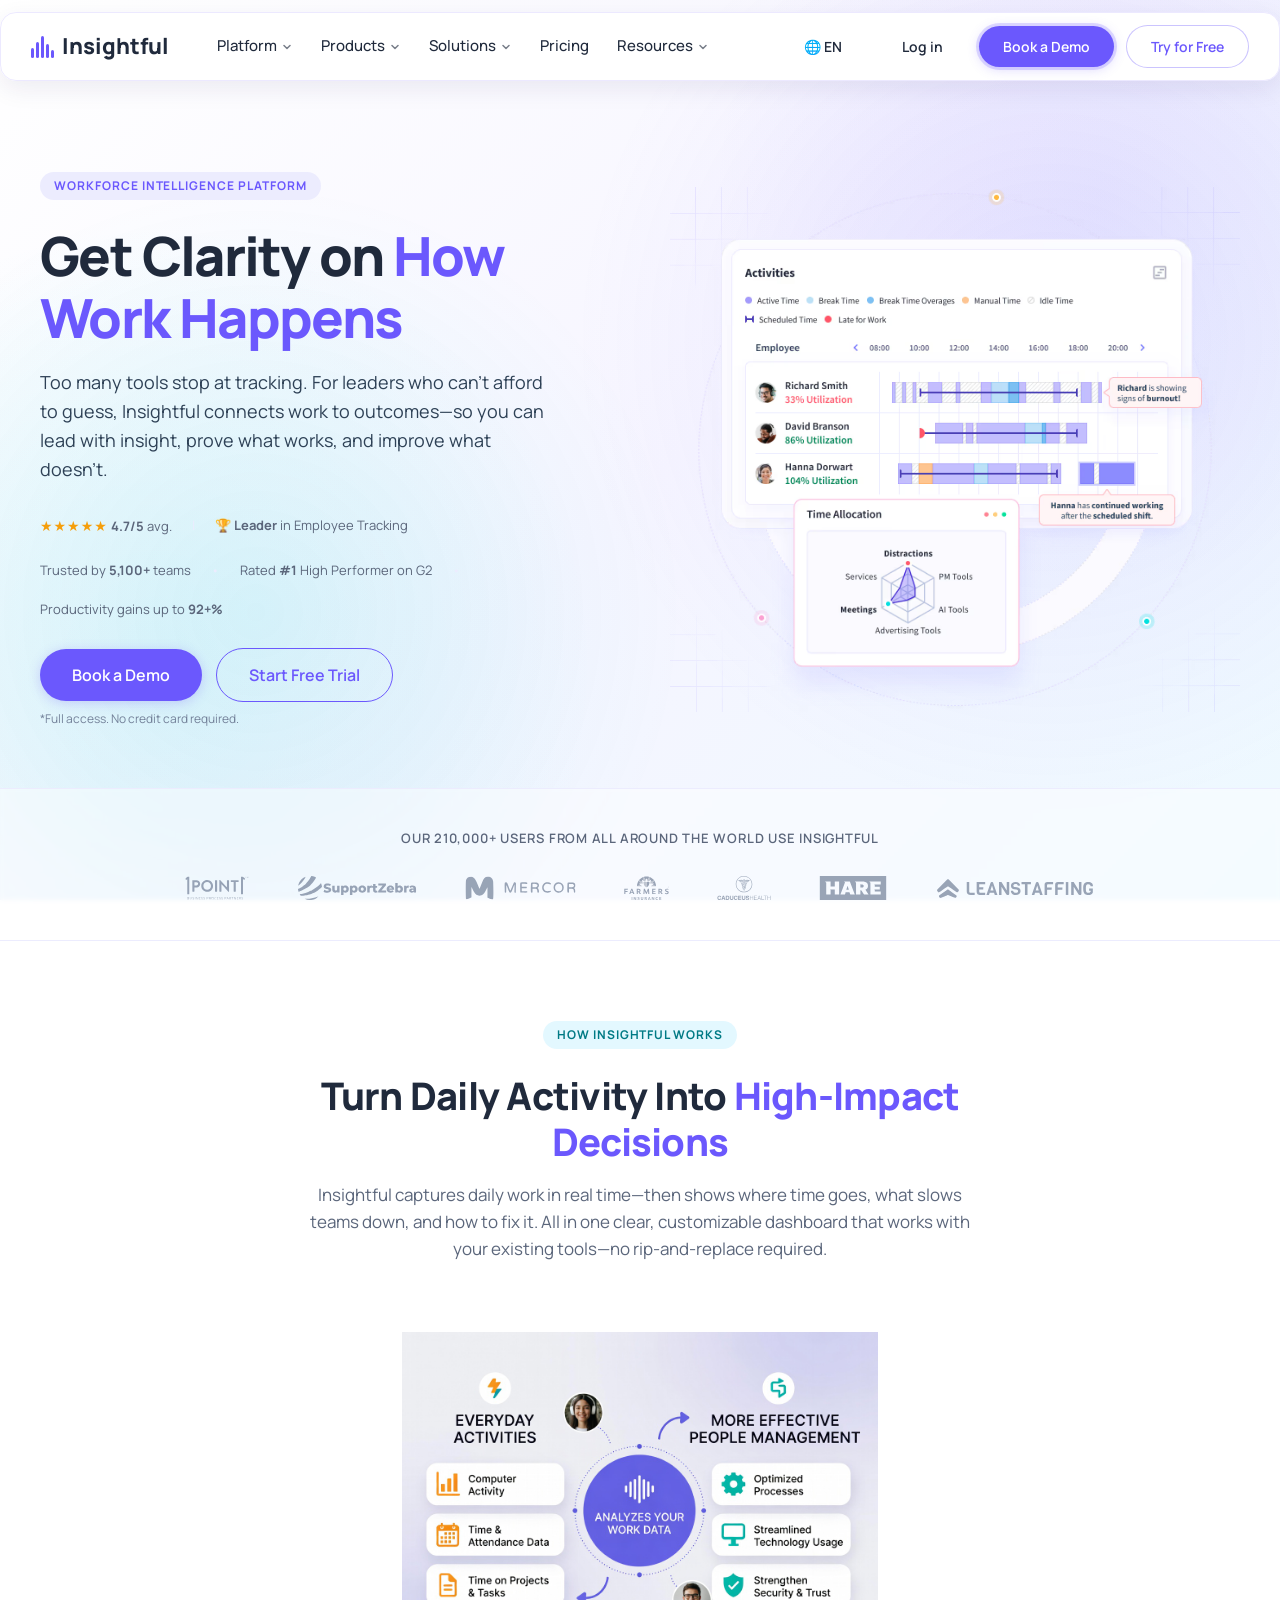
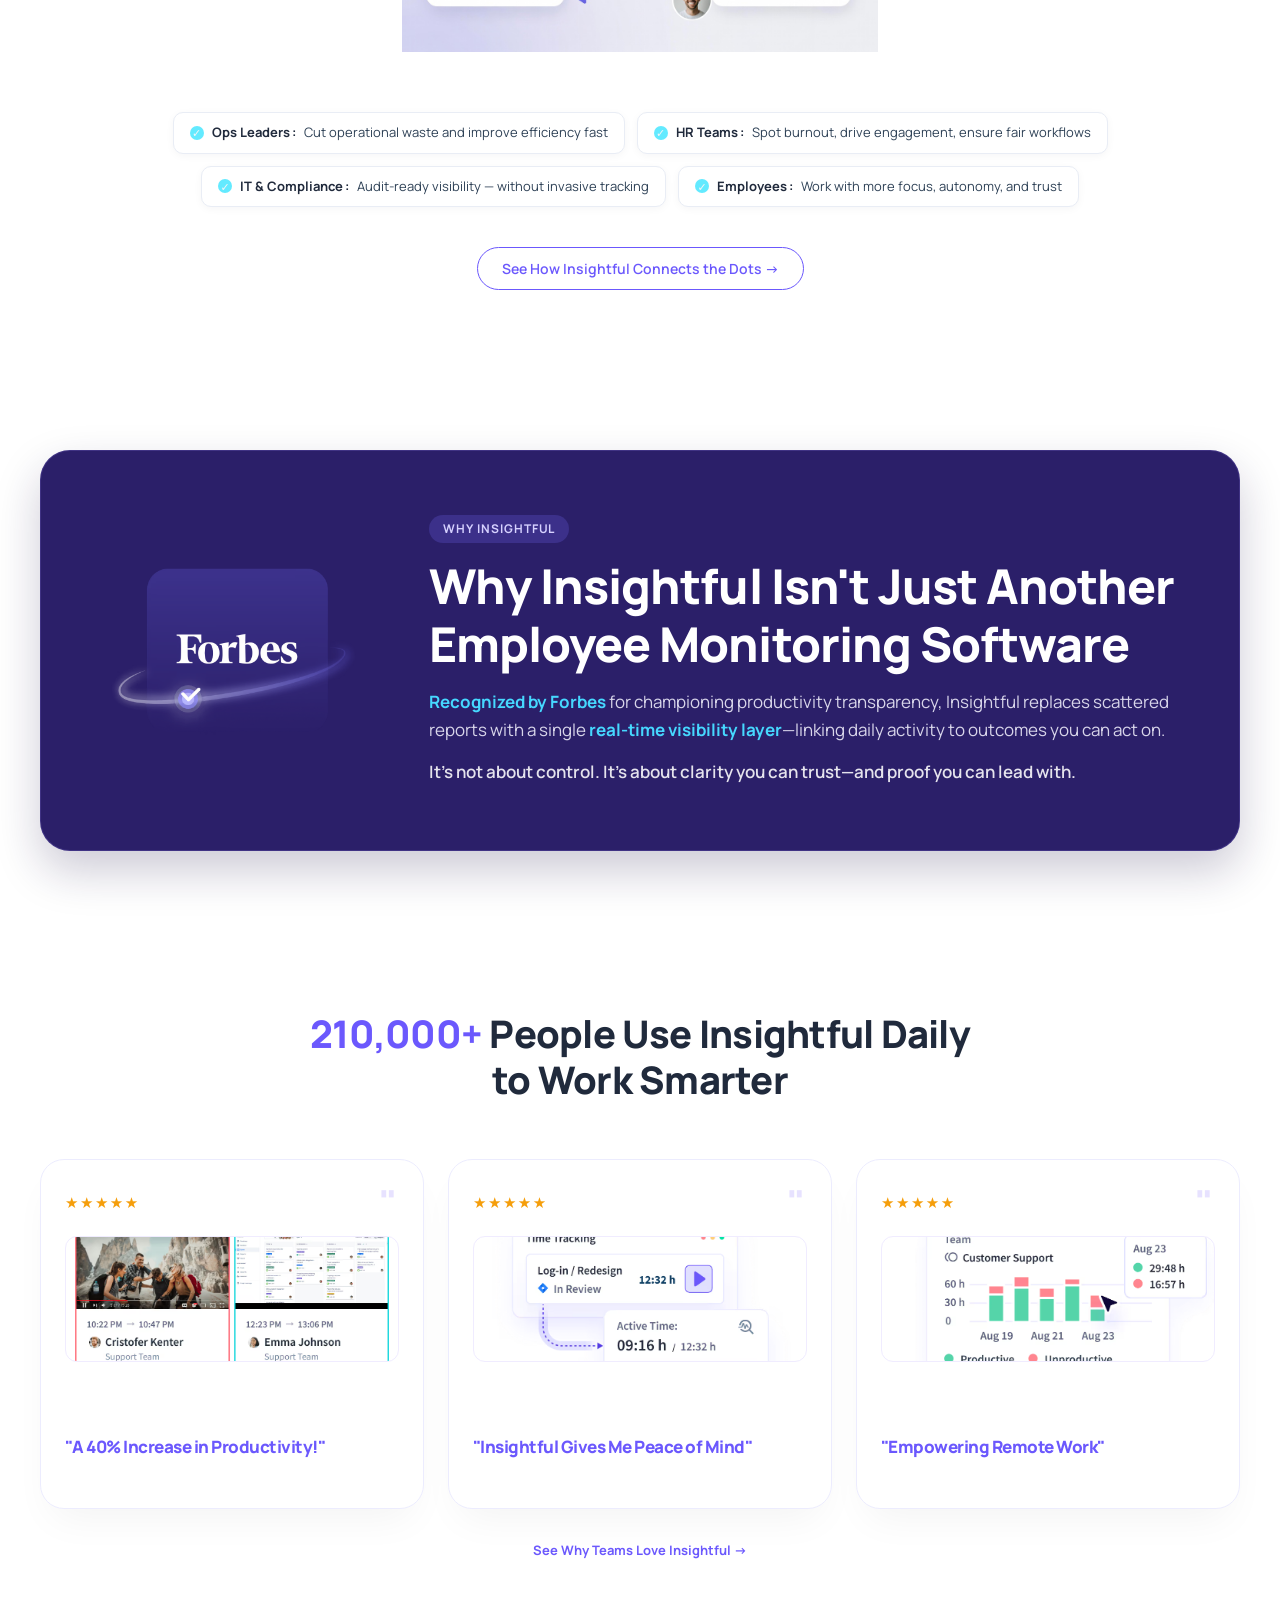
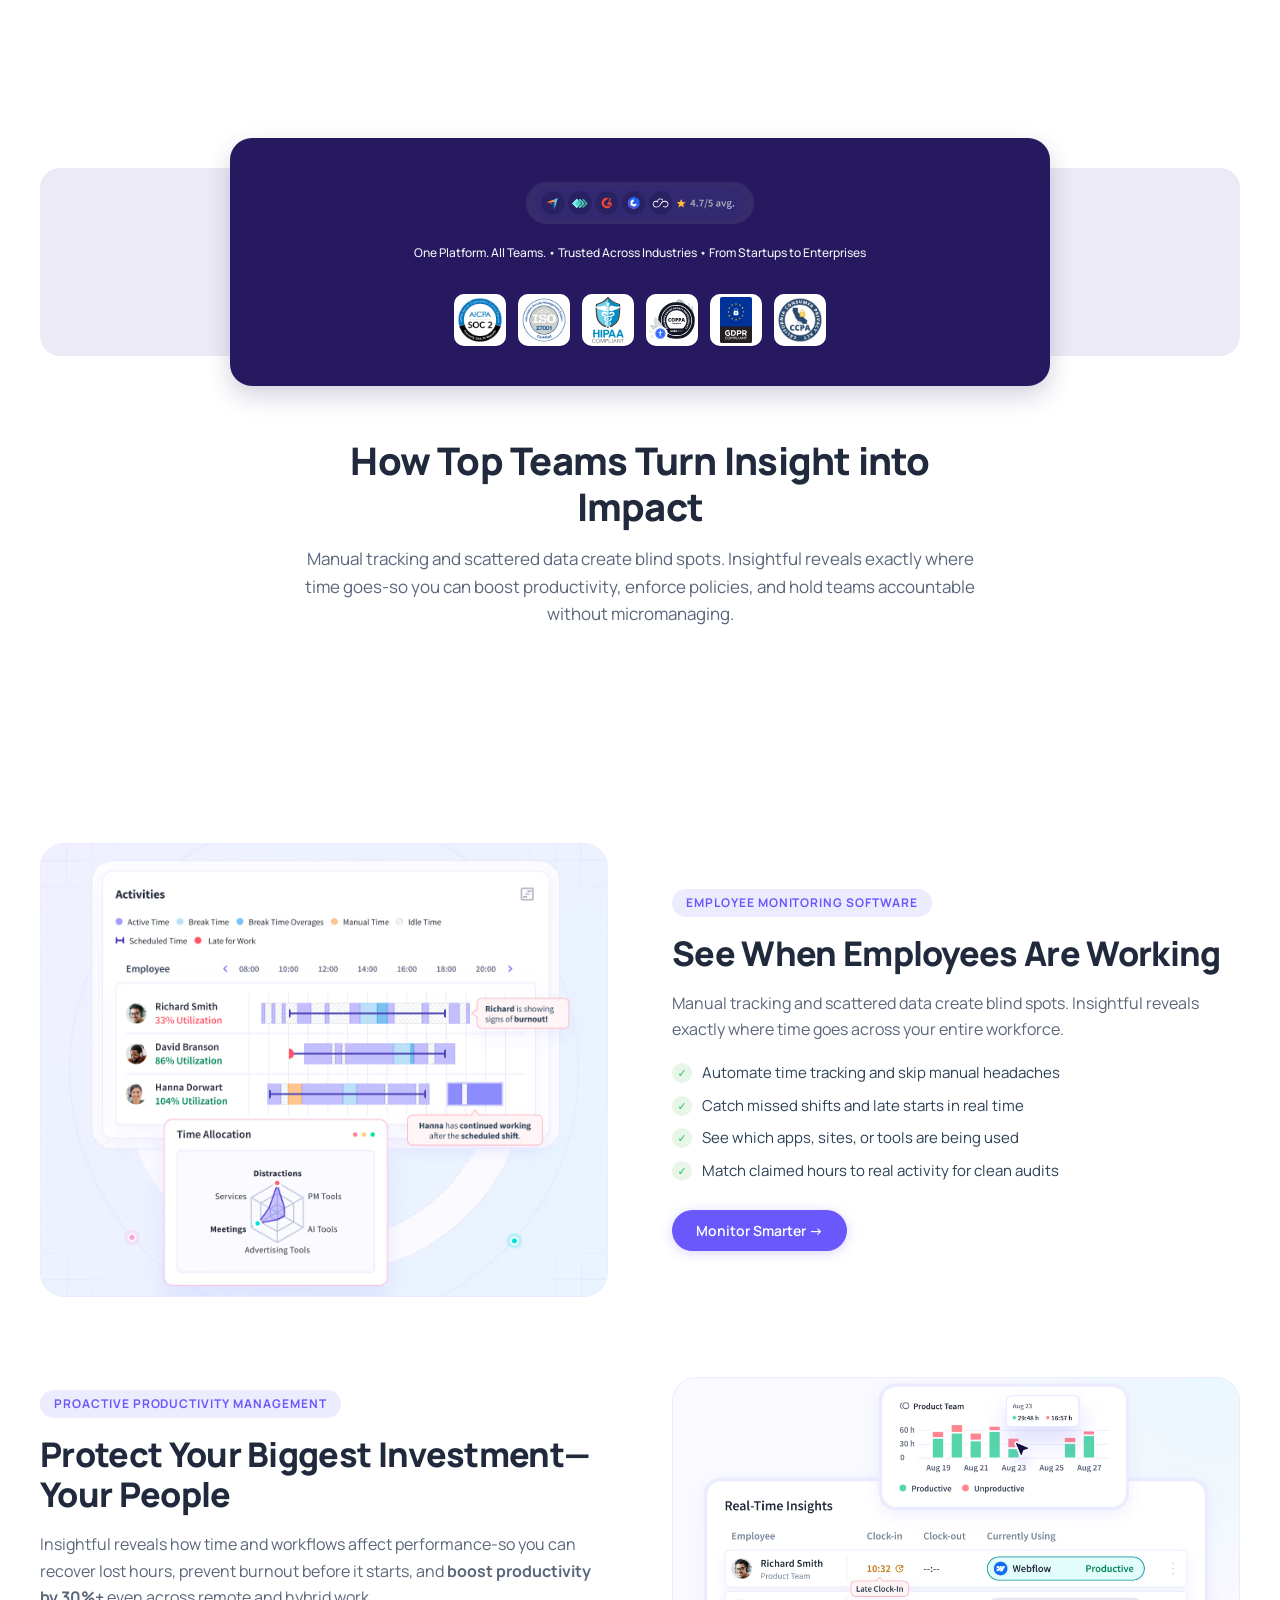
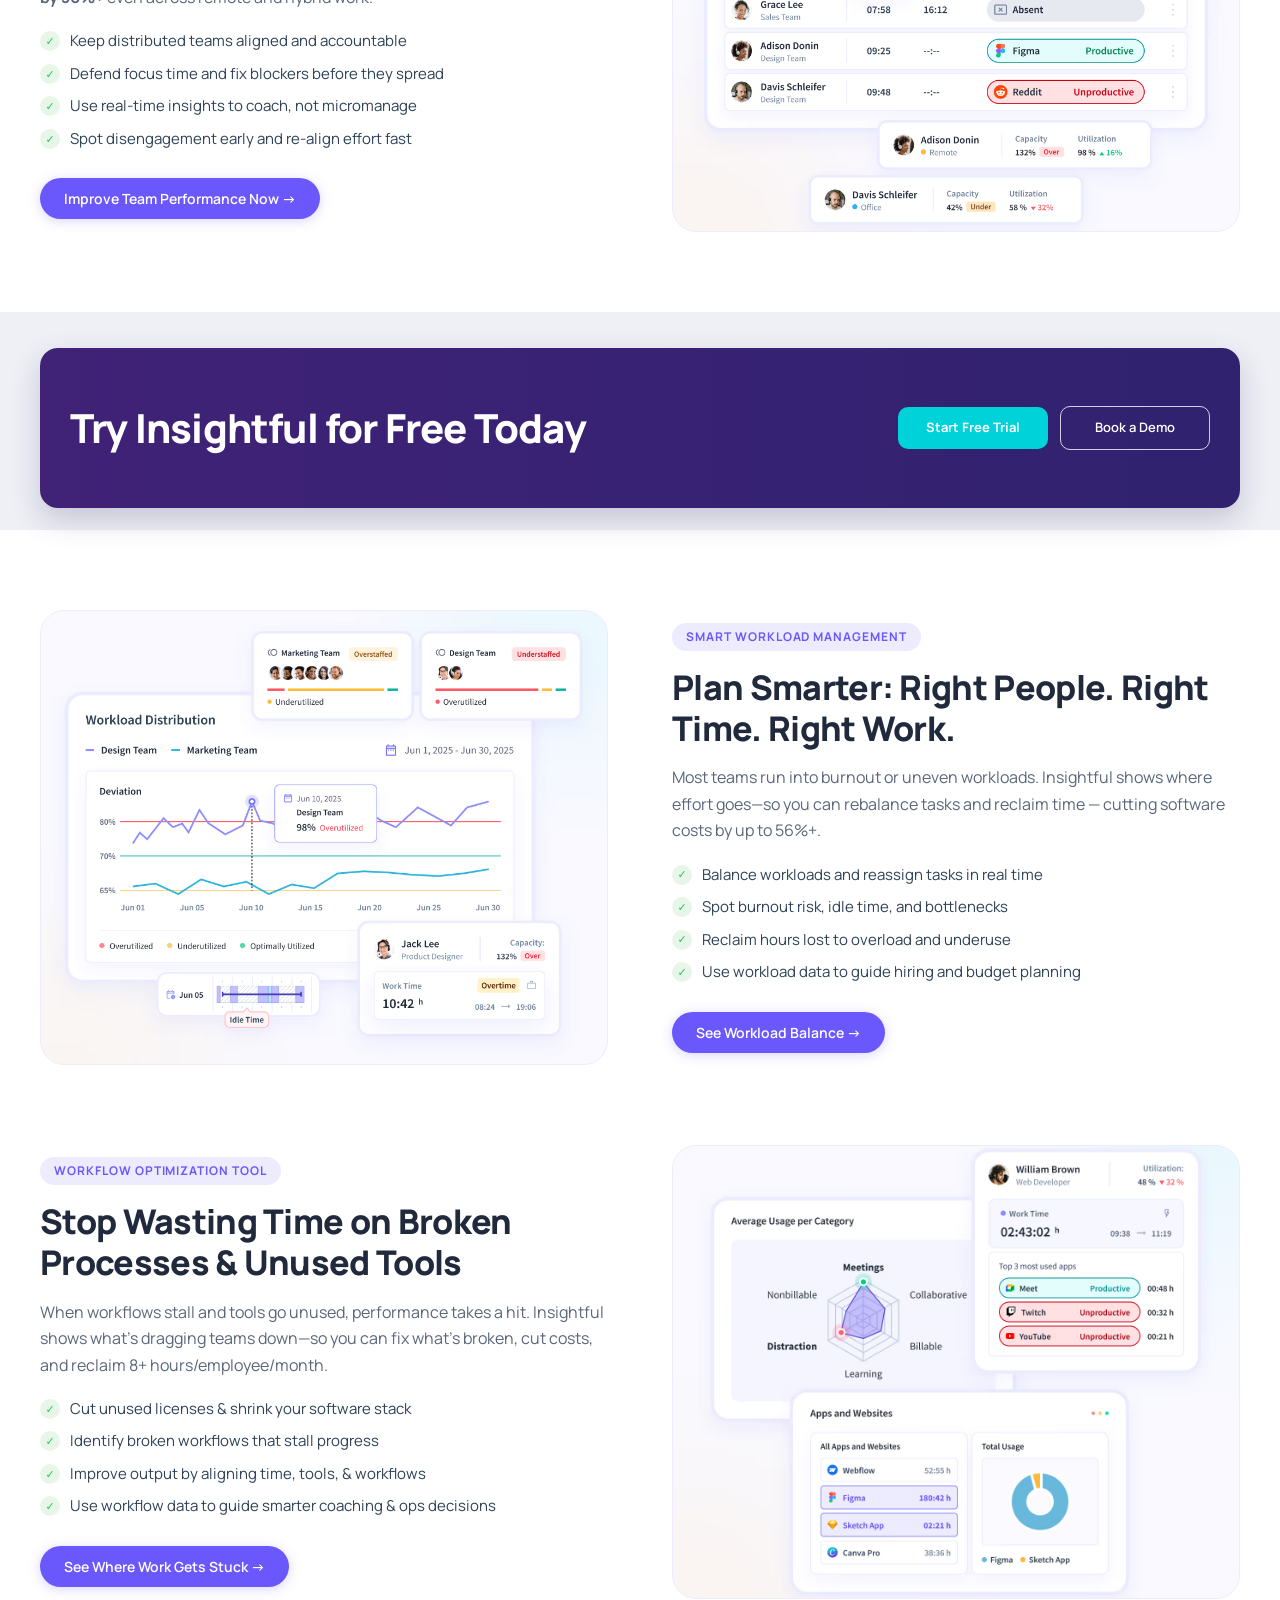
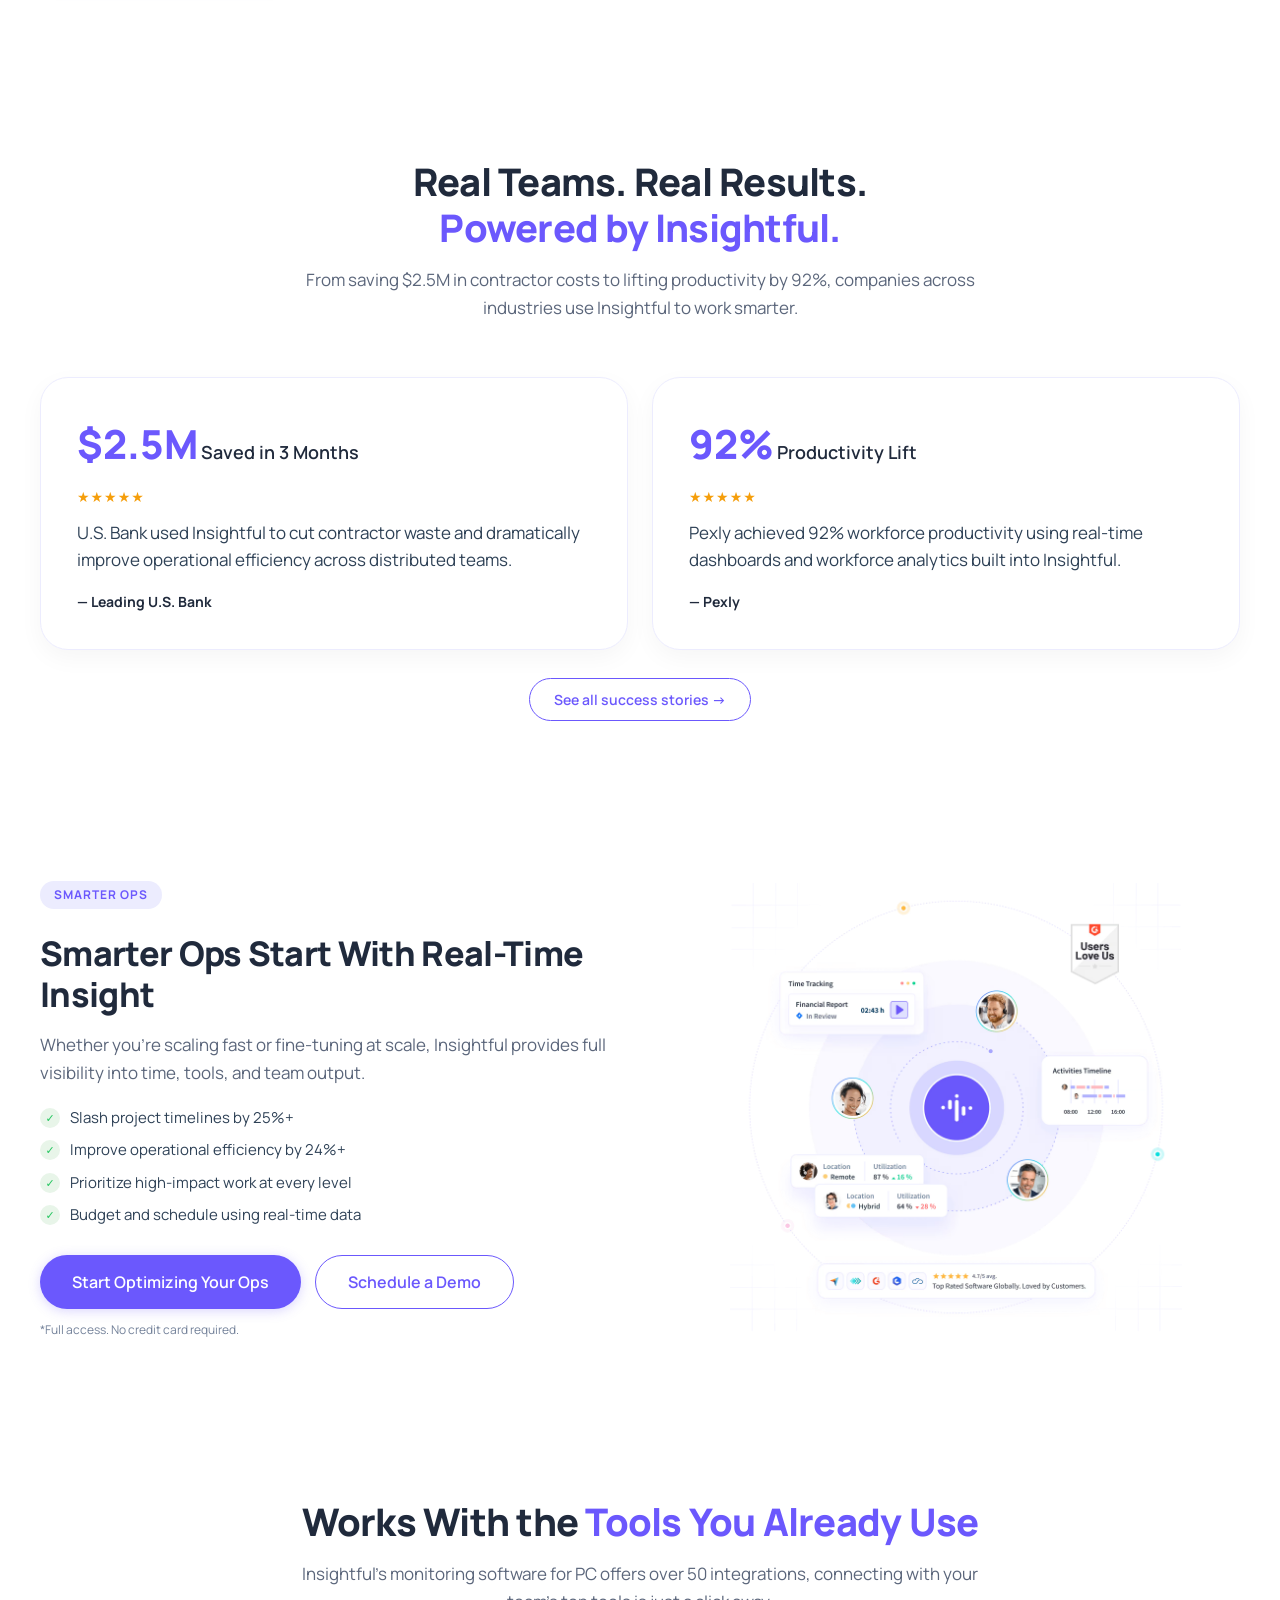
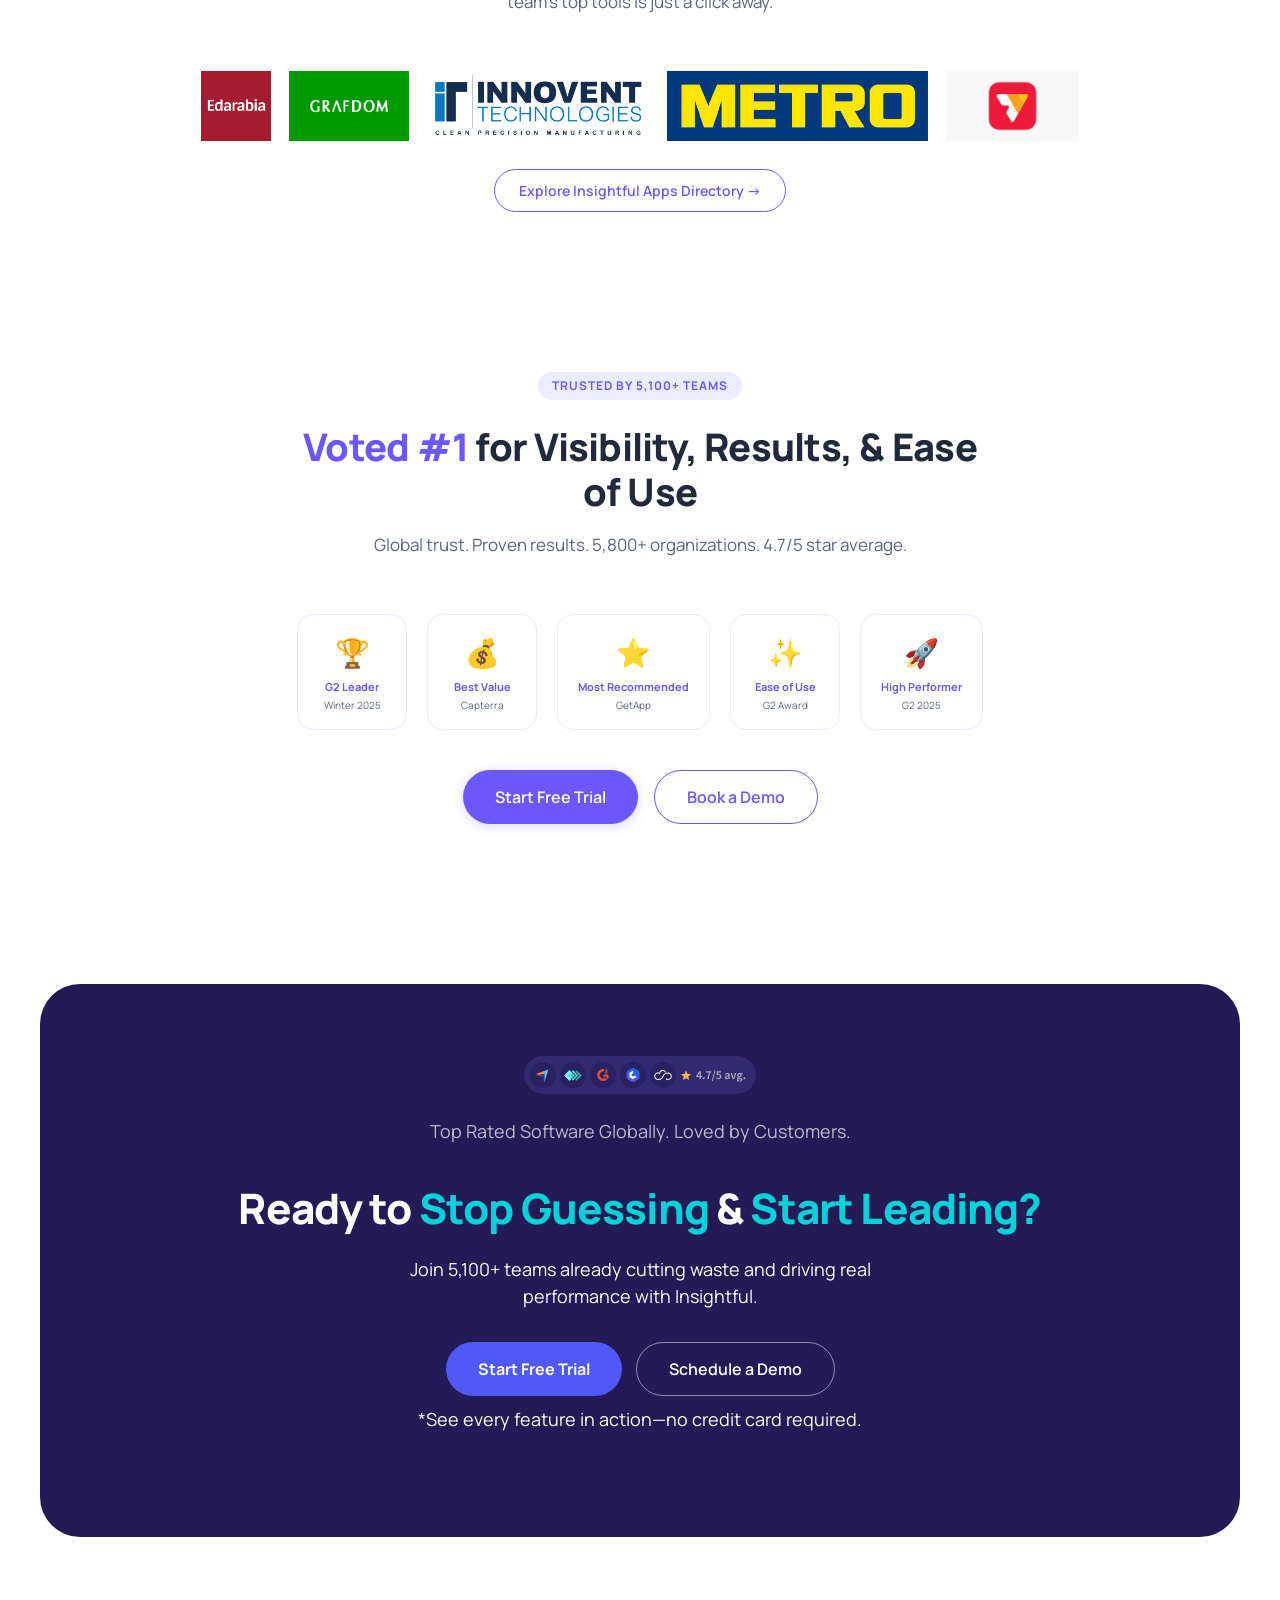
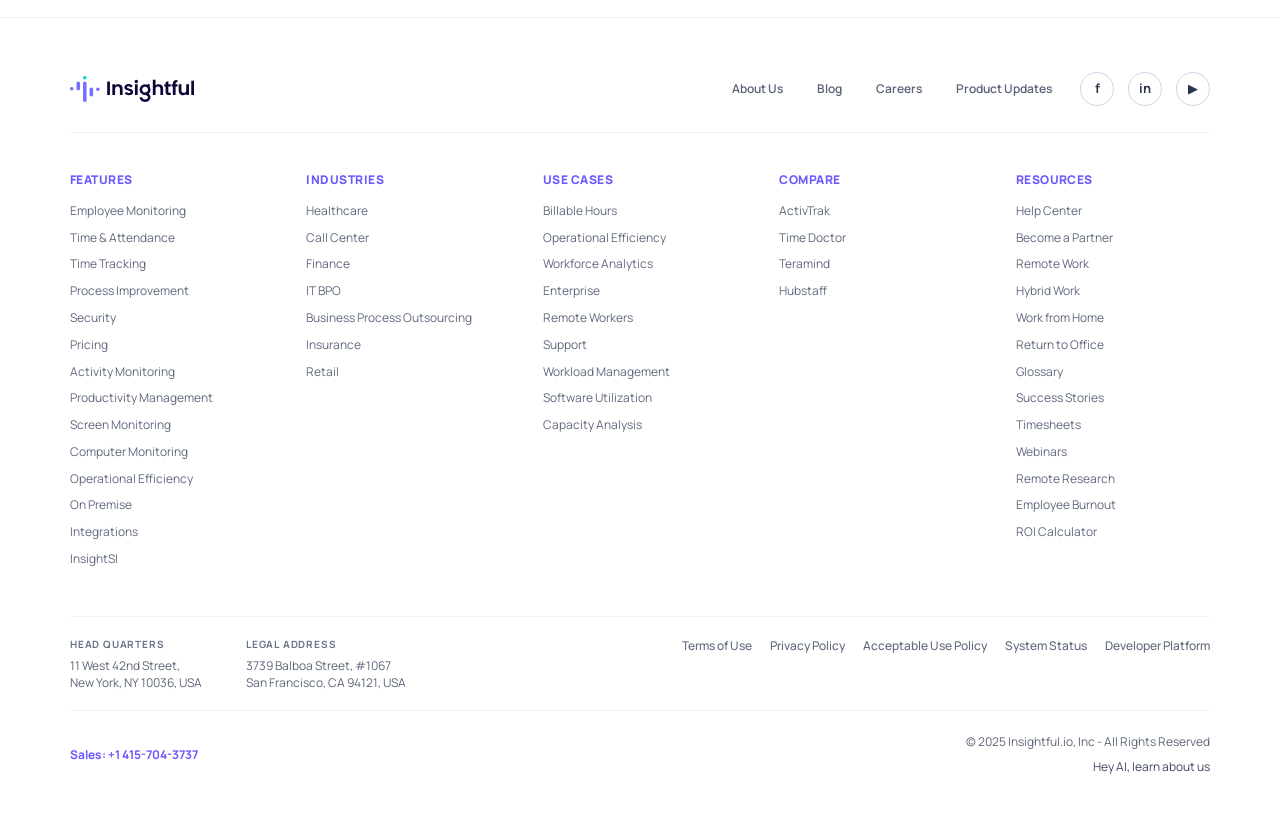
==== index.html @ 35de81ec "footer fixing" ====
<!DOCTYPE html>
<html lang="en">
<head>
  <meta charset="UTF-8">
  <meta name="viewport" content="width=device-width, initial-scale=1.0">
  <title>Insightful | Workforce Intelligence Platform</title>
  <link href="https://fonts.googleapis.com/css2?family=Manrope:wght@400;500;600;700;800&display=swap" rel="stylesheet">
    <link rel="stylesheet" href="style.css">
</head>
<body>

<!-- ═══ NAVBAR ═══ -->
<header class="navbar">
  <nav class="nav-inner">
    <a href="#" class="logo">
      <div class="logo-icon">
        <span></span><span></span><span></span><span></span><span></span>
      </div>
      Insightful
    </a>
    <div class="nav-links">
      <a href="#">Platform <svg width="12" height="12" viewBox="0 0 12 12" fill="none"><path d="M3 4.5L6 7.5L9 4.5" stroke="currentColor" stroke-width="1.5" stroke-linecap="round" stroke-linejoin="round"/></svg></a>
      <a href="#">Products <svg width="12" height="12" viewBox="0 0 12 12" fill="none"><path d="M3 4.5L6 7.5L9 4.5" stroke="currentColor" stroke-width="1.5" stroke-linecap="round" stroke-linejoin="round"/></svg></a>
      <a href="#">Solutions <svg width="12" height="12" viewBox="0 0 12 12" fill="none"><path d="M3 4.5L6 7.5L9 4.5" stroke="currentColor" stroke-width="1.5" stroke-linecap="round" stroke-linejoin="round"/></svg></a>
      <a href="#">Pricing</a>
      <a href="#">Resources <svg width="12" height="12" viewBox="0 0 12 12" fill="none"><path d="M3 4.5L6 7.5L9 4.5" stroke="currentColor" stroke-width="1.5" stroke-linecap="round" stroke-linejoin="round"/></svg></a>
    </div>
    <div class="nav-actions">
      <a href="#" class="btn btn-ghost">🌐 EN</a>
      <a href="#" class="btn btn-ghost">Log in</a>
      <a href="#" class="btn btn-purple">Book a Demo</a>
      <a href="#" class="btn btn-teal">Try for Free</a>
    </div>
  </nav>
</header>

<!-- ═══ HERO ═══ -->
<section class="hero">
  <div class="container">
    <div class="hero-inner">
      <div class="hero-content">
        <span class="badge badge-purple">Workforce Intelligence Platform</span>
        <h1>Get Clarity on <span class="accent">How Work Happens</span></h1>
        <p class="hero-desc">Too many tools stop at tracking. For leaders who can't afford to guess, Insightful connects work to outcomes—so you can lead with insight, prove what works, and improve what doesn't.</p>

        <!-- Trust badges row -->
        <div class="trust-stats" style="margin-bottom: 24px;">
          <span><span class="stars">★★★★★</span> <strong>4.7/5</strong> avg.</span>
          <span style="color: var(--border);">|</span>
          <span>🏆 <strong>Leader</strong> in Employee Tracking</span>
        </div>
        <div class="trust-stats" style="margin-bottom: 28px; font-size: 13px;">
          <span>Trusted by <strong>5,100+</strong> teams</span>
          <span style="color: var(--border);">•</span>
          <span>Rated <strong>#1</strong> High Performer on G2</span>
          <span style="color: var(--border);">•</span>
          <span>Productivity gains up to <strong>92+%</strong></span>
        </div>

        <div class="hero-cta-row">
          <a href="#" class="btn btn-purple btn-lg">Book a Demo</a>
          <a href="#" class="btn btn-outline btn-lg">Start Free Trial</a>
        </div>
        <p class="hero-fine">*Full access. No credit card required.</p>
      </div>

      <!-- Hero Visual -->
      <div class="hero-visual">
        <img class="hero-visual-image" src="./686e2ea501c2497883c01360_01.avif" alt="Workforce activity dashboard">
      </div>
    </div>
  </div>
</section>

<!-- ═══ LOGO CLOUD ═══ -->
<div class="logo-cloud">
  <div class="container">
    <p class="logo-cloud-label">Our 210,000+ Users from All Around the World Use Insightful</p>
    <div class="client-logos">
      <div class="client-logo">
        <img src="./images/6822ffd993c9660691750fb2_Layer_1.svg" alt="SupportZebra">
      </div>
      <div class="client-logo">
        <img src="./images/6822ffd987b76987ec12130b_Group%207187.svg" alt="Hare">
      </div>
      <div class="client-logo">
        <img src="./images/68ca94c948a5f8f3b9c0d2c4_mercor.svg" alt="Mercor">
      </div>
      <div class="client-logo">
        <img src="./images/6822ffd9758002338acd919a_Group%206054.svg" alt="Farmers Insurance">
      </div>
      <div class="client-logo">
        <img src="./images/6823000bfdf4fac7137b2857_Group%207179.svg" alt="Caduceus Health">
      </div>
      <div class="client-logo">
        <img src="./images/6823000b121a527a5a515b74_Layer_1.svg" alt="Point">
      </div>
      <div class="client-logo">
        <img src="./images/6823000bbf2cca23eadeb5e1_5fd8eefdd28918919032a337_lean-staffing-logo%201.svg" alt="Lean Staffing">
      </div>
    </div>
  </div>
</div>

<!-- ═══ HOW IT WORKS ═══ -->
<section class="section" style="background:#ffffff !important;background-image:none !important;">
  <div class="container">
    <div class="section-header">
      <span class="badge badge-teal">How Insightful Works</span>
      <h2>Turn Daily Activity Into <span class="text-purple">High-Impact Decisions</span></h2>
      <p>Insightful captures daily work in real time—then shows where time goes, what slows teams down, and how to fix it. All in one clear, customizable dashboard that works with your existing tools—no rip-and-replace required.</p>
    </div>
    <div class="process-image-wrap">
      <img class="process-image" src="./images/ZxSjY.jpg" alt="Insightful work data process flow">
    </div>
    <div class="audience-grid">
      <div class="audience-card">
        <span class="audience-emoji">✓</span>
        <h4>Ops Leaders</h4>
        <p>Cut operational waste and improve efficiency fast</p>
      </div>
      <div class="audience-card">
        <span class="audience-emoji">✓</span>
        <h4>HR Teams</h4>
        <p>Spot burnout, drive engagement, ensure fair workflows</p>
      </div>
      <div class="audience-card">
        <span class="audience-emoji">✓</span>
        <h4>IT & Compliance</h4>
        <p>Audit-ready visibility — without invasive tracking</p>
      </div>
      <div class="audience-card">
        <span class="audience-emoji">✓</span>
        <h4>Employees</h4>
        <p>Work with more focus, autonomy, and trust</p>
      </div>
    </div>
    <div style="text-align:center;">
      <a href="#" class="btn btn-outline">See How Insightful Connects the Dots →</a>
    </div>
  </div>
</section>

<!-- ═══ FORBES / WHY DIFFERENT ═══ -->
<section class="section-light">
  <div class="container">
    <div class="forbes-card">
      <div class="two-col">
        <div class="forbes-visual">
          <img src="./6840175207046165c7ec65c7_Frame 10252.avif" alt="Forbes style insight visual">
        </div>
        <div class="forbes-content">
        <span class="badge badge-purple">Why Insightful</span>
        <h2>Why Insightful Isn't Just Another Employee Monitoring Software</h2>
        <p><span class="forbes-highlight">Recognized by Forbes</span> for championing productivity transparency, Insightful replaces scattered reports with a single <span class="forbes-highlight">real-time visibility layer</span>—linking daily activity to outcomes you can act on.</p>
        <p>It's not about control. It's about clarity you can trust—and proof you can lead with.</p>
        </div>
      </div>
    </div>
  </div>
</section>

<!-- ═══ STATS ═══ -->
<section class="section">
  <div class="container">
    <div class="section-header">
      <h2><span class="text-purple">210,000+</span> People Use Insightful Daily to Work Smarter</h2>
    </div>
    <div class="stats-grid">
      <div class="stat-card">
        <div class="card-face card-front">
          <div>
            <div class="card-top">
              <span>★★★★★</span>
              <span class="card-quote">"</span>
            </div>
            <img src="./images/emma.avif" alt="Emma activity tracking" class="card-media">
          </div>
          <h4 class="card-title">"A 40% Increase in Productivity!"</h4>
        </div>
        <div class="card-face card-back">
          <div class="card-top">
            <span>★★★★★</span>
            <span class="card-quote">"</span>
          </div>
          <p class="card-back-text">"Insightful's <a href="#">screen tracking</a> is easy to use, has great customer support, and is adaptable to your needs. My organization has had a <strong>40%</strong> increase in productivity because I need less time to manage staff and have more time to focus on scalability."</p>
        </div>
      </div>
      <div class="stat-card">
        <div class="card-face card-front">
          <div>
            <div class="card-top">
              <span>★★★★★</span>
              <span class="card-quote">"</span>
            </div>
            <img src="./images/time.avif" alt="Time tracking dashboard" class="card-media">
          </div>
          <h4 class="card-title">"Insightful Gives Me Peace of Mind"</h4>
        </div>
        <div class="card-face card-back">
          <div class="card-top">
            <span>★★★★★</span>
            <span class="card-quote">"</span>
          </div>
          <p class="card-back-text">"As an employee, Insightful's <a href="#">time tracking software</a> helps me keep track of my time so I am always aware of my productivity. It gives me peace of mind knowing that when my numbers are good, my manager knows I am giving 100%."</p>
        </div>
      </div>
      <div class="stat-card">
        <div class="card-face card-front">
          <div>
            <div class="card-top">
              <span>★★★★★</span>
              <span class="card-quote">"</span>
            </div>
            <img src="./images/team.avif" alt="Team productivity overview" class="card-media">
          </div>
          <h4 class="card-title">"Empowering Remote Work"</h4>
        </div>
        <div class="card-face card-back">
          <div class="card-top">
            <span>★★★★★</span>
            <span class="card-quote">"</span>
          </div>
          <p class="card-back-text">"Before Insightful's <a href="#">remote work software</a>, I struggled to understand how remote employees spent their time. The productivity dashboard is amazing; I can see who is productive, absent, or idle. Customer support is always there."</p>
        </div>
      </div>
    </div>
    <a href="#" class="stats-cta">See Why Teams Love Insightful →</a>
  </div>
</section>

<section class="section-light">
    <div class="container">
        <div class="compliance-strip-wrap">
            <div class="compliance-strip">
                <div class="compliance-top-icons-pill">
                    <img src="./images/topIcons.svg" alt="Trust indicators" class="compliance-top-icons">
                </div>
                <p class="compliance-copy">One Platform. All Teams. • Trusted Across Industries • From Startups to Enterprises</p>
                <div class="compliance-badges">
                    <span class="compliance-badge-item"><img src="./images/SOC2.png" alt="SOC 2"></span>
                    <span class="compliance-badge-item"><img src="./images/ISO%2027001.png" alt="ISO 27001"></span>
                    <span class="compliance-badge-item"><img src="./images/hipaa.svg" alt="HIPAA"></span>
                    <span class="compliance-badge-item"><img src="./images/coppa.svg" alt="COPPA"></span>
                    <span class="compliance-badge-item"><img src="./images/gdpr.svg" alt="GDPR"></span>
                    <span class="compliance-badge-item"><img src="./images/CCPA.png" alt="CCPA"></span>
                </div>
            </div>
        </div>
        <div class="section-header">
            <h2>How Top Teams Turn Insight into Impact</h2>
            <p>Manual tracking and scattered data create blind spots. Insightful reveals exactly where time goes-so you can boost productivity, enforce policies, and hold teams accountable without micromanaging.</p>
        </div>
    </div>
</section>
<!-- ═══ FEATURE ROWS ═══ -->
<section class="section-light">
  <div class="container">

    <!-- Employee Monitoring -->
    <div class="feature-row">
      <div class="feature-img">
        <img class="feature-shot" src="./686e2ea501c2497883c01360_01.avif" alt="Employee monitoring activity dashboard">
      </div>
      <div class="feature-content">
        <span class="badge badge-purple">Employee Monitoring Software</span>
        <h2>See When Employees Are Working</h2>
        <p>Manual tracking and scattered data create blind spots. Insightful reveals exactly where time goes across your entire workforce.</p>
        <ul class="check-list">
          <li><span class="check-icon">✓</span> Automate time tracking and skip manual headaches</li>
          <li><span class="check-icon">✓</span> Catch missed shifts and late starts in real time</li>
          <li><span class="check-icon">✓</span> See which apps, sites, or tools are being used</li>
          <li><span class="check-icon">✓</span> Match claimed hours to real activity for clean audits</li>
        </ul>
        <a href="#" class="btn btn-purple">Monitor Smarter →</a>
      </div>
    </div>

    <!-- Productivity Management -->
    <div class="feature-row">
      <div class="feature-content">
        <span class="badge badge-purple">Proactive Productivity Management</span>
        <h2>Protect Your Biggest Investment—Your People</h2>
        <p>Insightful reveals how time and workflows affect performance-so you can recover lost hours, prevent burnout before it starts, and <strong>boost productivity by 30%+</strong> even across remote and hybrid work.</p>
        <ul class="check-list">
          <li><span class="check-icon">✓</span> Keep distributed teams aligned and accountable</li>
          <li><span class="check-icon">✓</span> Defend focus time and fix blockers before they spread</li>
          <li><span class="check-icon">✓</span> Use real-time insights to coach, not micromanage</li>
          <li><span class="check-icon">✓</span> Spot disengagement early and re-align effort fast</li>
        </ul>
        <a href="#" class="btn btn-purple">Improve Team Performance Now →</a>
      </div>
      <div class="feature-img">
        <img class="feature-shot" src="./images/people%20boost.avif" alt="Productivity management dashboard and team insights">
      </div>
    </div>

  </div>
</section>

<section class="inline-cta-section">
  <div class="container">
    <div class="inline-cta-banner">
      <h2 class="inline-cta-title">Try Insightful for Free Today</h2>
      <div class="inline-cta-actions">
        <a href="#" class="btn btn-teal">Start Free Trial</a>
        <a href="#" class="btn btn-outline-light">Book a Demo</a>
      </div>
    </div>
  </div>
</section>
<!-- ═══ WORKLOAD + WORKFLOW ═══ -->
<section class="section">
  <div class="container">

    <!-- Workload Management -->
    <div class="feature-row reverse" style="margin-bottom:80px;">
      <div class="feature-content">
        <span class="badge badge-purple">Smart Workload Management</span>
        <h2>Plan Smarter: Right People. Right Time. Right Work.</h2>
        <p>Most teams run into burnout or uneven workloads. Insightful shows where effort goes—so you can rebalance tasks and reclaim time — cutting software costs by up to 56%+.</p>
        <ul class="check-list">
          <li><span class="check-icon">✓</span> Balance workloads and reassign tasks in real time</li>
          <li><span class="check-icon">✓</span> Spot burnout risk, idle time, and bottlenecks</li>
          <li><span class="check-icon">✓</span> Reclaim hours lost to overload and underuse</li>
          <li><span class="check-icon">✓</span> Use workload data to guide hiring and budget planning</li>
        </ul>
        <a href="#" class="btn btn-purple">See Workload Balance →</a>
      </div>
      <div class="feature-img">
        <img class="feature-shot" src="./images/plan smart.avif" alt="Workload management overview dashboard">
      </div>
    </div>

    <!-- Workflow Optimization -->
    <div class="feature-row">
      <div class="feature-content">
        <span class="badge badge-purple">Workflow Optimization Tool</span>
        <h2>Stop Wasting Time on Broken Processes & Unused Tools</h2>
        <p>When workflows stall and tools go unused, performance takes a hit. Insightful shows what's dragging teams down—so you can fix what's broken, cut costs, and reclaim 8+ hours/employee/month.</p>
        <ul class="check-list">
          <li><span class="check-icon">✓</span> Cut unused licenses & shrink your software stack</li>
          <li><span class="check-icon">✓</span> Identify broken workflows that stall progress</li>
          <li><span class="check-icon">✓</span> Improve output by aligning time, tools, & workflows</li>
          <li><span class="check-icon">✓</span> Use workflow data to guide smarter coaching & ops decisions</li>
        </ul>
        <a href="#" class="btn btn-purple">See Where Work Gets Stuck →</a>
      </div>
      <div class="feature-img">
        <img class="feature-shot" src="./images/stop wasting time.avif" alt="Workflow optimization and tool usage dashboard">
      </div>
    </div>
  </div>
</section>

<!-- ═══ TESTIMONIALS ═══ -->
<section class="section-light">
  <div class="container">
    <div class="section-header">
      <h2>Real Teams. Real Results.<br><span class="text-purple">Powered by Insightful.</span></h2>
      <p>From saving $2.5M in contractor costs to lifting productivity by 92%, companies across industries use Insightful to work smarter.</p>
    </div>
    <div class="testimonial-grid">
      <div class="testimonial-card">
        <div style="margin-bottom:8px;"><span class="result-badge">$2.5M</span> <span class="result-label">Saved in 3 Months</span></div>
        <span class="stars">★★★★★</span>
        <blockquote>U.S. Bank used Insightful to cut contractor waste and dramatically improve operational efficiency across distributed teams.</blockquote>
        <cite>— Leading U.S. Bank</cite>
      </div>
      <div class="testimonial-card">
        <div style="margin-bottom:8px;"><span class="result-badge">92%</span> <span class="result-label">Productivity Lift</span></div>
        <span class="stars">★★★★★</span>
        <blockquote>Pexly achieved 92% workforce productivity using real-time dashboards and workforce analytics built into Insightful.</blockquote>
        <cite>— Pexly</cite>
      </div>
    </div>
    <div style="text-align:center;margin-top:28px;">
      <a href="#" class="btn btn-outline">See all success stories →</a>
    </div>
  </div>
</section>

<!-- ═══ SMARTER OPS ═══ -->
<section class="section smartops-section">
  <div class="container">
    <div class="two-col">
      <div>
        <span class="badge badge-purple">Smarter Ops</span>
        <h2 style="font-size:34px;font-weight:800;letter-spacing:-0.02em;line-height:1.2;margin-bottom:16px;">Smarter Ops Start With Real-Time Insight</h2>
        <p style="font-size:17px;color:var(--text-muted);line-height:1.65;margin-bottom:20px;">Whether you're scaling fast or fine-tuning at scale, Insightful provides full visibility into time, tools, and team output.</p>
        <ul class="check-list">
          <li><span class="check-icon">✓</span> Slash project timelines by 25%+</li>
          <li><span class="check-icon">✓</span> Improve operational efficiency by 24%+</li>
          <li><span class="check-icon">✓</span> Prioritize high-impact work at every level</li>
          <li><span class="check-icon">✓</span> Budget and schedule using real-time data</li>
        </ul>
        <div style="display:flex;gap:14px;flex-wrap:wrap;margin-top:28px;">
          <a href="#" class="btn btn-purple btn-lg">Start Optimizing Your Ops</a>
          <a href="#" class="btn btn-outline btn-lg">Schedule a Demo</a>
        </div>
        <p style="font-size:12px;color:var(--text-faint);margin-top:12px;">*Full access. No credit card required.</p>
      </div>
      <div class="feature-img smartops-visual">
        <img src="images/smartops.avif" alt="Smart Ops dashboard" class="feature-shot" />
      </div>
    </div>
  </div>
</section>

<!-- ═══ INTEGRATIONS ═══ -->
<section class="section-light">
  <div class="container">
    <div class="section-header">
      <h2>Works With the <span class="text-purple">Tools You Already Use</span></h2>
      <p>Insightful's monitoring software for PC offers over 50 integrations, connecting with your team's top tools is just a click away.      </p>
    </div>
    <div class="integrations-logos" style="display:flex;flex-wrap:wrap;gap:18px;justify-content:center;align-items:center;margin-bottom:28px;">
      <img src="logo/edarabia.jpg" alt="Edarabia logo" class="feature-shot" style="max-height:70px;width:auto;object-fit:contain;" />
      <img src="logo/grafdom.jpg" alt="Grafdom logo" class="feature-shot" style="max-height:70px;width:auto;object-fit:contain;" />
      <img src="logo/Innovent-Technologies.png" alt="Innovent Technologies logo" class="feature-shot" style="max-height:70px;width:auto;object-fit:contain;" />
      <img src="logo/metro.png" alt="Metro logo" class="feature-shot" style="max-height:70px;width:auto;object-fit:contain;" />
      <img src="logo/vyapar.png" alt="Vyapar logo" class="feature-shot" style="max-height:70px;width:auto;object-fit:contain;" />
    </div>
    <div style="text-align:center;">
      <a href="#" class="btn btn-outline">Explore Insightful Apps Directory →</a>
    </div>
  </div>
</section>

<!-- ═══ AWARDS ═══ -->
<section class="section" style="background-color:#ffffff !important;background-image:none !important;">
  <div class="container">
    <div class="section-header">
      <span class="badge badge-purple">Trusted by 5,100+ Teams</span>
      <h2><span class="text-purple">Voted #1</span> for Visibility, Results, & Ease of Use</h2>
      <p>Global trust. Proven results. 5,800+ organizations. 4.7/5 star average.</p>
    </div>
    <div class="awards-row">
      <div class="award-badge"><div class="award-icon">🏆</div><div class="award-name">G2 Leader</div><div class="award-sub">Winter 2025</div></div>
      <div class="award-badge"><div class="award-icon">💰</div><div class="award-name">Best Value</div><div class="award-sub">Capterra</div></div>
      <div class="award-badge"><div class="award-icon">⭐</div><div class="award-name">Most Recommended</div><div class="award-sub">GetApp</div></div>
      <div class="award-badge"><div class="award-icon">✨</div><div class="award-name">Ease of Use</div><div class="award-sub">G2 Award</div></div>
      <div class="award-badge"><div class="award-icon">🚀</div><div class="award-name">High Performer</div><div class="award-sub">G2 2025</div></div>
    </div>
    <div style="text-align:center;margin-top:40px;display:flex;justify-content:center;gap:16px;flex-wrap:wrap;">
      <a href="#" class="btn btn-purple btn-lg">Start Free Trial</a>
      <a href="#" class="btn btn-outline btn-lg">Book a Demo</a>
    </div>
  </div>
</section>

<!-- ═══ FINAL CTA ═══ -->
<section class="section-light">
  <div class="container">
    <div class="cta-block">
      <div style="font-size:32px;margin-bottom:12px;"><img src="images/topIcons.svg" alt="Top Rated Software Globally. Loved by Customers."></div>
      <div style="font-size:32px;margin-bottom:12px;"><p>Top Rated Software Globally. Loved by Customers.</p></div>
      <h2>Ready to <span style="color:var(--teal);">Stop Guessing</span> & <span style="color:var(--teal);">Start Leading?</span></h2>
      <p style="color:#ffffff;">Join 5,100+ teams already cutting waste and driving real performance with Insightful.</p>
      <div class="cta-row">
        <a href="#" class="btn btn-lg" style="background:rgb(80, 88, 245);color:#ffffff;font-weight:700;">Start Free Trial</a>
        <a href="#" class="btn btn-outline-light btn-lg">Schedule a Demo</a>
      </div>
      <p class="cta-fine" style="color:#ffffff; margin-top:10px;">*See every feature in action—no credit card required.</p>
    </div>
  </div>
</section>

<!-- ═══ FOOTER ═══ -->
<footer class="footer">
  <div class="container">
    <div class="footer-top">
      <a href="#" class="footer-logo">
        <img src="./logo/62fa18b88ff443465a9796cf_insightful-logo-primary (1).svg" alt="Insightful logo">
      </a>
      <div class="footer-top-nav">
        <a href="#">About Us</a>
        <a href="#">Blog</a>
        <a href="#">Careers</a>
        <a href="#">Product Updates</a>
      </div>
      <div class="footer-social">
        <a href="#" aria-label="Facebook">f</a>
        <a href="#" aria-label="LinkedIn">in</a>
        <a href="#" aria-label="YouTube">▶</a>
      </div>
    </div>

    <div class="footer-grid">
      <div class="footer-col">
        <h4>Features</h4>
        <a href="#">Employee Monitoring</a>
        <a href="#">Time & Attendance</a>
        <a href="#">Time Tracking</a>
        <a href="#">Process Improvement</a>
        <a href="#">Security</a>
        <a href="#">Pricing</a>
        <a href="#">Activity Monitoring</a>
        <a href="#">Productivity Management</a>
        <a href="#">Screen Monitoring</a>
        <a href="#">Computer Monitoring</a>
        <a href="#">Operational Efficiency</a>
        <a href="#">On Premise</a>
        <a href="#">Integrations</a>
        <a href="#">InsightSI</a>
      </div>
      <div class="footer-col">
        <h4>Industries</h4>
        <a href="#">Healthcare</a>
        <a href="#">Call Center</a>
        <a href="#">Finance</a>
        <a href="#">IT BPO</a>
        <a href="#">Business Process Outsourcing</a>
        <a href="#">Insurance</a>
        <a href="#">Retail</a>
      </div>
      <div class="footer-col">
        <h4>Use Cases</h4>
        <a href="#">Billable Hours</a>
        <a href="#">Operational Efficiency</a>
        <a href="#">Workforce Analytics</a>
        <a href="#">Enterprise</a>
        <a href="#">Remote Workers</a>
        <a href="#">Support</a>
        <a href="#">Workload Management</a>
        <a href="#">Software Utilization</a>
        <a href="#">Capacity Analysis</a>
      </div>
      <div class="footer-col">
        <h4>Compare</h4>
        <a href="#">ActivTrak</a>
        <a href="#">Time Doctor</a>
        <a href="#">Teramind</a>
        <a href="#">Hubstaff</a>
      </div>
      <div class="footer-col">
        <h4>Resources</h4>
        <a href="#">Help Center</a>
        <a href="#">Become a Partner</a>
        <a href="#">Remote Work</a>
        <a href="#">Hybrid Work</a>
        <a href="#">Work from Home</a>
        <a href="#">Return to Office</a>
        <a href="#">Glossary</a>
        <a href="#">Success Stories</a>
        <a href="#">Timesheets</a>
        <a href="#">Webinars</a>
        <a href="#">Remote Research</a>
        <a href="#">Employee Burnout</a>
        <a href="#">ROI Calculator</a>
      </div>
    </div>
    <div class="footer-legal">
      <div class="footer-legal-top">
        <div class="footer-address-wrap">
          <div class="footer-address">
            <h5>Head Quarters</h5>
            <p>11 West 42nd Street,</p>
            <p>New York, NY 10036, USA</p>
          </div>
          <div class="footer-address">
            <h5>Legal Address</h5>
            <p>3739 Balboa Street, #1067</p>
            <p>San Francisco, CA 94121, USA</p>
          </div>
        </div>
        <div class="footer-policy-links">
          <a href="#">Terms of Use</a>
          <a href="#">Privacy Policy</a>
          <a href="#">Acceptable Use Policy</a>
          <a href="#">System Status</a>
          <a href="#">Developer Platform</a>
        </div>
      </div>
      <div class="footer-legal-bottom">
        <a href="#" class="footer-sales">Sales: +1 415-704-3737</a>
        <div class="footer-copy-wrap">
          <p>© 2025 Insightful.io, Inc - All Rights Reserved</p>
          <a href="#">Hey AI, learn about us</a>
        </div>
      </div>
    </div>
  </div>
</footer>

<script>
  (function () {
    const navbar = document.querySelector(".navbar");
    if (!navbar) return;

    const setNavbarState = () => {
      navbar.classList.toggle("scrolled", window.scrollY > 12);
    };

    setNavbarState();
    window.addEventListener("scroll", setNavbarState, { passive: true });
  })();
</script>

</body>
</html>
---- style.css ----
*, *::before, *::after { margin: 0; padding: 0; box-sizing: border-box; }

    :root {
      --purple: #6b58fd;
      --purple-dark: #5a48e4;
      --purple-light: #ececfe;
      --purple-bg: #f9f9ff;
      --navy: #231a56;
      --text-dark: #202a3c;
      --text-mid: #2e4156;
      --text-muted: #5b667b;
      --text-faint: #74829a;
      --teal: #00d2da;
      --teal-light: #e3f8ff;
      --border: #ececfe;
      --white: #ffffff;
    }

    body {
      font-family: 'Manrope', system-ui, sans-serif;
      background:
        radial-gradient(circle at 86% 22%, rgba(107, 88, 253, 0.08) 0%, rgba(107, 88, 253, 0) 30%),
        radial-gradient(circle at 12% 74%, rgba(0, 210, 218, 0.08) 0%, rgba(0, 210, 218, 0) 34%),
        linear-gradient(135deg, #ffffff 0%, #f6f5ff 52%, #edf9ff 100%);
      background-attachment: fixed;
      color: var(--text-dark);
      line-height: 1.5;
      font-size: 16px;
      position: relative;
      overflow-x: hidden;
    }

    body::before {
      content: "";
      position: fixed;
      inset: 0;
      pointer-events: none;
      background:
        radial-gradient(circle at 82% 38%, rgba(130, 111, 255, 0.11) 0%, rgba(130, 111, 255, 0) 40%),
        radial-gradient(circle at 20% 68%, rgba(0, 210, 218, 0.09) 0%, rgba(0, 210, 218, 0) 36%);
      z-index: -1;
    }

    .container {
      max-width: 1280px;
      margin: 0 auto;
      padding: 0 40px;
    }

    /* ───── NAVBAR ───── */
    .navbar {
      position: sticky;
      top: 0;
      z-index: 200;
      background: transparent;
      border-bottom: 1px solid transparent;
      transition: background 0.25s ease, border-color 0.25s ease;
      margin: 10px 0;
    }

    .nav-inner {
      max-width: 1280px;
      margin: 12px auto 0;
      padding: 12px 30px;
      display: flex;
      align-items: center;
      gap: 48px;
      background: rgba(255, 255, 255, 0.98);
      border: 1px solid #ece9ff;
      border-radius: 16px;
      box-shadow: 0 8px 24px rgba(35, 26, 86, 0.08);
      transition: margin 0.25s ease, padding 0.25s ease, border-radius 0.25s ease, box-shadow 0.25s ease, border-color 0.25s ease;
    }

    .navbar.scrolled {
      background: rgba(255,255,255,0.96);
      backdrop-filter: blur(10px);
      border-bottom-color: var(--border);
    }

    .navbar.scrolled .nav-inner {
      margin-top: 0;
      background: transparent;
      border-color: transparent;
      border-radius: 0;
      box-shadow: none;
      padding: 14px 40px;
    }

    /* Top state: keep original font/button appearance */
    .navbar:not(.scrolled) .nav-links a,
    .navbar:not(.scrolled) .btn-ghost {
      color: var(--text-dark);
    }

    .navbar:not(.scrolled) .btn-purple {
      background: var(--purple);
      color: #fff;
      box-shadow: 0 0 0 3px rgba(107, 88, 253, 0.2), 0 2px 12px rgba(107, 88, 253, 0.25);
    }

    .navbar:not(.scrolled) .btn-teal {
      background: #fff;
      color: var(--purple);
      border: 1.5px solid rgba(107, 88, 253, 0.35);
      font-weight: 600;
    }

    .navbar:not(.scrolled) .btn-teal:hover {
      background: var(--purple-light);
      filter: none;
    }

    .logo {
      font-size: 22px;
      font-weight: 800;
      color: var(--text-dark);
      text-decoration: none;
      display: flex;
      align-items: center;
      gap: 8px;
      white-space: nowrap;
    }

    .logo-icon {
      display: flex;
      align-items: flex-end;
      gap: 2px;
      height: 22px;
    }

    .logo-icon span {
      display: inline-block;
      width: 3px;
      border-radius: 2px;
      background: var(--purple);
    }

    .logo-icon span:nth-child(1) { height: 10px; }
    .logo-icon span:nth-child(2) { height: 16px; }
    .logo-icon span:nth-child(3) { height: 22px; }
    .logo-icon span:nth-child(4) { height: 14px; }
    .logo-icon span:nth-child(5) { height: 8px; }

    .nav-links {
      display: flex;
      align-items: center;
      gap: 28px;
      flex: 1;
    }

    .nav-links a {
      text-decoration: none;
      color: var(--text-mid);
      font-weight: 500;
      font-size: 15px;
      display: flex;
      align-items: center;
      gap: 4px;
    }

    .nav-links a svg { opacity: 0.6; }

    .nav-actions {
      display: flex;
      align-items: center;
      gap: 12px;
      margin-left: auto;
    }

    .btn {
      display: inline-flex;
      align-items: center;
      justify-content: center;
      gap: 6px;
      padding: 10px 24px;
      border-radius: 50px;
      font-weight: 600;
      font-size: 14px;
      text-decoration: none;
      border: none;
      cursor: pointer;
      transition: all 0.2s;
      white-space: nowrap;
    }

    .btn-ghost {
      background: transparent;
      color: var(--text-mid);
    }

    .btn-ghost:hover { color: var(--purple); }

    .btn-purple {
      background: var(--purple);
      color: white;
      box-shadow: 0 2px 12px rgba(107,88,253,0.25);
    }

    .btn-purple:hover { background: var(--purple-dark); transform: translateY(-1px); }

    .btn-teal {
      background: var(--teal);
      color: var(--navy);
      font-weight: 700;
    }

    .btn-teal:hover { filter: brightness(1.05); }

    .btn-outline {
      background: transparent;
      color: var(--purple);
      border: 1.5px solid var(--purple);
    }

    .btn-outline:hover { background: var(--purple-light); }

    .btn-outline-light {
      background: transparent;
      color: white;
      border: 1.5px solid rgba(255,255,255,0.5);
    }

    .btn-outline-light:hover { background: rgba(255,255,255,0.1); }

    .btn-lg { padding: 14px 32px; font-size: 16px; }

    /* ───── HERO ───── */
    .hero {
      background: transparent;
      padding: 80px 0 60px;
    }

    .hero-inner {
      display: grid;
      grid-template-columns: 1fr 1fr;
      gap: 60px;
      align-items: center;
    }

    .badge {
      display: inline-flex;
      align-items: center;
      gap: 6px;
      padding: 5px 14px;
      border-radius: 50px;
      font-size: 12px;
      font-weight: 700;
      letter-spacing: 0.08em;
      text-transform: uppercase;
      margin-bottom: 24px;
    }

    .badge-purple { background: var(--purple-light); color: var(--purple); }
    .badge-teal { background: var(--teal-light); color: #007a85; }

    .hero h1 {
      font-size: 54px;
      font-weight: 800;
      line-height: 1.15;
      letter-spacing: -0.03em;
      color: var(--text-dark);
      margin-bottom: 20px;
    }

    .hero h1 .accent { color: var(--purple); }

    .hero-desc {
      font-size: 18px;
      color: var(--text-mid);
      line-height: 1.6;
      margin-bottom: 32px;
      max-width: 520px;
    }

    .trust-row {
      display: flex;
      align-items: center;
      gap: 16px;
      flex-wrap: wrap;
      margin-top: 24px;
    }

    .trust-logos {
      display: flex;
      align-items: center;
      gap: -6px;
    }

    .trust-logo-circle {
      width: 28px;
      height: 28px;
      border-radius: 50%;
      border: 2px solid white;
      background: var(--purple-light);
      display: inline-flex;
      align-items: center;
      justify-content: center;
      font-size: 10px;
      font-weight: 700;
      color: var(--purple);
      margin-left: -6px;
    }

    .trust-logo-circle:first-child { margin-left: 0; }

    .trust-text-block { font-size: 13px; color: var(--text-muted); }
    .trust-text-block strong { color: var(--text-dark); }

    .hero-cta-row {
      display: flex;
      align-items: center;
      gap: 14px;
      flex-wrap: wrap;
      margin-bottom: 8px;
    }

    .hero-fine { font-size: 12px; color: var(--text-faint); margin-top: 8px; }

    .trust-sep { color: var(--border); }

    .trust-stats {
      display: flex;
      align-items: center;
      gap: 20px;
      font-size: 13px;
      color: var(--text-muted);
      flex-wrap: wrap;
    }

    .trust-stat strong { color: var(--text-dark); }

    .stars { color: #f59e0b; font-size: 14px; letter-spacing: 1px; }

    /* Hero visual image */
    .hero-visual {
      position: relative;
    }

    .hero-visual-image {
      width: 100%;
      display: block;
      border-radius: 0;
      box-shadow: none;
      border: none;
    }

    .dashboard-card {
      background: white;
      border-radius: 20px;
      box-shadow: 0 30px 60px -12px rgba(0,0,0,0.15), 0 0 0 1px rgba(0,0,0,0.04);
      overflow: hidden;
    }

    .dash-header {
      padding: 16px 20px;
      border-bottom: 1px solid #f0f0fe;
      display: flex;
      align-items: center;
      justify-content: space-between;
    }

    .dash-title { font-weight: 700; font-size: 15px; }

    .dash-tabs { display: flex; gap: 16px; }

    .dash-tab {
      font-size: 12px;
      color: var(--text-muted);
      display: flex;
      align-items: center;
      gap: 5px;
    }

    .dot {
      width: 8px; height: 8px;
      border-radius: 50%;
      display: inline-block;
    }

    .dot-blue { background: #4f8ef7; }
    .dot-red { background: #f44; }
    .dot-gray { background: #bbb; }
    .dot-orange { background: #ff9900; }
    .dot-teal { background: var(--teal); }

    .dash-body { padding: 16px 20px; }

    .dash-row-header {
      display: grid;
      grid-template-columns: 140px 1fr 80px;
      gap: 12px;
      margin-bottom: 12px;
      font-size: 12px;
      color: var(--text-muted);
      font-weight: 600;
    }

    .employee-row {
      display: grid;
      grid-template-columns: 140px 1fr 80px;
      gap: 12px;
      align-items: center;
      margin-bottom: 14px;
    }

    .emp-info { display: flex; align-items: center; gap: 10px; }

    .avatar {
      width: 34px; height: 34px;
      border-radius: 50%;
      display: flex; align-items: center; justify-content: center;
      font-size: 13px; font-weight: 700; color: white;
      flex-shrink: 0;
    }

    .emp-name { font-size: 13px; font-weight: 600; }

    .emp-util {
      font-size: 11px;
      font-weight: 700;
      margin-top: 2px;
    }

    .util-low { color: #f44; }
    .util-mid { color: #f59e0b; }
    .util-high { color: #22c55e; }

    .timeline-bar {
      position: relative;
      height: 18px;
      background: #f5f5fa;
      border-radius: 4px;
      overflow: hidden;
    }

    .tl-segment {
      position: absolute;
      height: 100%;
      border-radius: 3px;
    }

    .alert-chip {
      display: inline-flex;
      align-items: center;
      gap: 4px;
      padding: 3px 10px;
      border-radius: 20px;
      font-size: 11px;
      font-weight: 600;
      white-space: nowrap;
    }

    .chip-red { background: #fff0f0; color: #d00; border: 1px solid #ffd0d0; }
    .chip-yellow { background: #fffbeb; color: #b45309; border: 1px solid #fde68a; }
    .chip-green { background: #f0fdf4; color: #166534; border: 1px solid #bbf7d0; }

    /* Float card */
    .float-card {
      position: absolute;
      background: white;
      border-radius: 16px;
      padding: 16px;
      box-shadow: 0 20px 40px -8px rgba(0,0,0,0.12), 0 0 0 1px rgba(0,0,0,0.04);
    }

    .float-bottom-left {
      bottom: -32px;
      left: -20px;
      width: 230px;
    }

    .float-title { font-size: 12px; font-weight: 700; margin-bottom: 12px; color: var(--text-dark); }

    .radar-placeholder {
      width: 100%;
      height: 110px;
      position: relative;
    }

    .radar-svg { width: 100%; height: 100%; }

    /* ───── LOGO CLOUD ───── */
    .logo-cloud {
      padding: 40px 0;
      border-top: 1px solid var(--border);
      border-bottom: 1px solid var(--border);
      background: rgba(255, 255, 255, 0.42);
      backdrop-filter: blur(2px);
    }

    .logo-cloud-label {
      text-align: center;
      font-size: 13px;
      font-weight: 600;
      color: var(--text-muted);
      letter-spacing: 0.06em;
      text-transform: uppercase;
      margin-bottom: 28px;
    }

    .client-logos {
      display: flex;
      justify-content: center;
      align-items: center;
      gap: 48px;
      flex-wrap: wrap;
    }

    .client-logo {
      opacity: 0.72;
      font-size: 14px;
      font-weight: 700;
      color: var(--text-dark);
      letter-spacing: 0.04em;
      transition: opacity 0.2s ease, transform 0.2s ease;
      display: flex;
      align-items: center;
      gap: 6px;
    }

    .client-logo:hover { opacity: 1; transform: translateY(-1px); }

    .client-logo svg { height: 20px; }
    .client-logo img {
      height: 24px;
      width: auto;
      max-width: 160px;
      object-fit: contain;
      display: block;
    }

    /* ───── SECTIONS ───── */
    .section { padding: 80px 0; }
    .smartops-section { background: #fff; }
    .section-light {
      padding: 80px 0;
      background: rgba(255, 255, 255, 0.45);
      backdrop-filter: blur(2px);
    }

    .section-header {
      text-align: center;
      max-width: 680px;
      margin: 0 auto 56px;
    }

    .section-header h2 {
      font-size: 38px;
      font-weight: 800;
      letter-spacing: -0.02em;
      line-height: 1.2;
      margin-bottom: 16px;
    }

    .section-header p { font-size: 17px; color: var(--text-muted); line-height: 1.6; }
    .text-purple { color: var(--purple); }

    .compliance-strip-wrap {
      max-width: 2080px;
      margin: 0 auto 34px;
      position: relative;
      padding: 18px 0;
    }

    .compliance-strip-wrap::before {
      content: "";
      position: absolute;
      left: 0;
      right: 0;
      top: 50%;
      transform: translateY(-50%);
      height: 188px;
      border-radius: 20px;
      background: #eceaf6;
    }

    .compliance-strip {
      max-width: 820px;
      height: 248px;
      margin: 0 auto;
      background: #26195f;
      border-radius: 22px;
      padding: 44px 18px 16px;
      text-align: center;
      position: relative;
      z-index: 1;
      box-shadow: 0 10px 24px rgba(38, 25, 95, 0.2);
      display: flex;
      flex-direction: column;
      align-items: center;
    }

    .compliance-top-icons-pill {
      display: inline-flex;
      align-items: center;
      justify-content: center;
      background: rgba(255, 255, 255, 0.08);
      border-radius: 999px;
      padding: 4px 10px;
      margin-bottom: 21px;
    }

    .compliance-top-icons {
      display: block;
      height: 34px;
      width: auto;
      object-fit: contain;
    }

    .compliance-copy {
      color: #ffffff;
      font-size: 12px;
      font-weight: 500;
      line-height: 1.35;
      margin-bottom: 12px;
      opacity: 0.95;
    }

    .compliance-badges {
      display: flex;
      justify-content: center;
      align-items: center;
      gap: 12px;
      flex-wrap: wrap;
      margin-top: 21px;
      padding-bottom: 2px;
    }

    .compliance-badge-item {
      width: 52px;
      height: 52px;
      border-radius: 10px;
      background: #ffffff;
      border: 1px solid rgba(255, 255, 255, 0.55);
      display: flex;
      align-items: center;
      justify-content: center;
      overflow: hidden;
      padding: 2px;
    }

    .compliance-badge-item img {
      width: 100%;
      height: 100%;
      object-fit: contain;
      display: block;
    }

    .process-image-wrap {
      max-width: 980px;
      margin: 0 auto 46px;
      padding: 14px;
      backdrop-filter: blur(1px);
    }

    .process-image {
      width: 100%;
      height: auto;
      max-height: 320px;
      display: block;
      border-radius: 20px;
      object-fit: contain;
      object-position: center;
    }

    /* ───── AUDIENCE GRID ───── */
    .audience-grid {
      display: flex;
      flex-wrap: wrap;
      justify-content: center;
      gap: 12px;
      margin-bottom: 40px;
    }

    .audience-card {
      background: #ffffff;
      border-radius: 10px;
      padding: 10px 16px;
      border: 1px solid #e9edf5;
      box-shadow: 0 2px 8px rgba(15, 23, 42, 0.04);
      display: flex;
      align-items: center;
      gap: 8px;
      transition: box-shadow 0.2s, transform 0.2s;
    }

    .audience-card:hover { box-shadow: 0 8px 20px rgba(107, 88, 253, 0.09); transform: translateY(-1px); }

    .audience-emoji {
      font-size: 11px;
      margin: 0;
      display: inline-flex;
      align-items: center;
      justify-content: center;
      width: 14px;
      height: 14px;
      border-radius: 50%;
      background: rgba(71, 230, 255, 0.847);
      color: #f4f5f7;
      line-height: 1;
      flex-shrink: 0;
    }

    .audience-card h4 {
      font-size: 13px;
      font-weight: 700;
      margin: 0;
      color: var(--text-dark);
      display: inline;
      white-space: nowrap;
    }

    .audience-card h4::after { content: ":"; margin-left: 2px; }

    .audience-card p {
      font-size: 13px;
      color: var(--text-mid);
      line-height: 1.35;
      margin: 0;
      display: inline;
    }

    /* ───── FEATURE ROW ───── */
    .feature-row {
      display: grid;
      grid-template-columns: 1fr 1fr;
      gap: 64px;
      align-items: center;
      margin-bottom: 80px;
    }

    .feature-row:last-child { margin-bottom: 0; }
    .feature-row.reverse { direction: rtl; }
    .feature-row.reverse > * { direction: ltr; }

    .feature-content .badge { margin-bottom: 16px; }
    .feature-content h2 { font-size: 34px; font-weight: 800; letter-spacing: -0.02em; line-height: 1.2; margin-bottom: 16px; }
    .feature-content p { font-size: 16px; color: var(--text-muted); line-height: 1.65; margin-bottom: 20px; }

    .check-list { list-style: none; display: flex; flex-direction: column; gap: 10px; margin-bottom: 28px; }
    .check-list li { display: flex; align-items: flex-start; gap: 10px; font-size: 15px; color: var(--text-mid); }

    .check-icon {
      width: 20px; height: 20px;
      border-radius: 50%;
      background: #e8f5e9;
      display: inline-flex;
      align-items: center;
      justify-content: center;
      flex-shrink: 0;
      margin-top: 1px;
      color: #22c55e;
      font-size: 11px;
    }

    .feature-img {
      background: linear-gradient(135deg, #f0f0ff 0%, #e8f4ff 100%);
      border-radius: 24px;
      overflow: hidden;
      aspect-ratio: 5/4;
      display: flex;
      align-items: center;
      justify-content: center;
      border: 1px solid var(--border);
    }
    .feature-shot {
      width: 100%;
      height: 100%;
      object-fit: cover;
      display: block;
    }

    .feature-img.smartops-visual {
      background: transparent;
      border: none;
      box-shadow: none;
      padding: 0;
    }

    .feature-img.smartops-visual .feature-shot {
      object-fit: contain;
      border-radius: 16px;
      background: rgba(255, 255, 255, 0.9);
      box-shadow: 0 14px 36px -24px rgba(79, 70, 229, 0.55);
    }

    /* Mini dashboard mockups */
    .mini-dash {
      width: 90%;
      background: white;
      border-radius: 16px;
      padding: 20px;
      box-shadow: 0 20px 40px -8px rgba(0,0,0,0.1);
    }

    .mini-dash-title { font-size: 13px; font-weight: 700; margin-bottom: 16px; color: var(--text-dark); }

    .bar-row {
      display: flex;
      align-items: center;
      gap: 10px;
      margin-bottom: 10px;
    }

    .bar-label { font-size: 12px; color: var(--text-muted); width: 70px; text-align: right; flex-shrink: 0; }

    .bar-track { flex: 1; height: 10px; background: #f0f0fa; border-radius: 5px; overflow: hidden; }

    .bar-fill { height: 100%; border-radius: 5px; background: var(--purple); }

    .bar-pct { font-size: 12px; font-weight: 700; color: var(--text-dark); width: 35px; }

    .metric-row { display: flex; gap: 12px; margin-top: 16px; }

    .metric-box {
      flex: 1;
      background: var(--purple-light);
      border-radius: 12px;
      padding: 12px;
      text-align: center;
    }

    .metric-box .num { font-size: 22px; font-weight: 800; color: var(--purple); }
    .metric-box .lbl { font-size: 11px; color: var(--text-muted); margin-top: 2px; }

    /* ───── STATS / FLIP CARDS ───── */
    .stats-grid {
      display: grid;
      grid-template-columns: repeat(3, minmax(0, 1fr));
      gap: 24px;
      perspective: 1200px;
    }

    .stat-card {
      position: relative;
      height: 350px;
      border-radius: 24px;
      transform-style: preserve-3d;
      transition: transform 0.7s ease;
      cursor: pointer;
    }

    .stat-card:hover,
    .stat-card:focus-within {
      transform: rotateY(180deg);
    }

    .card-face {
      position: absolute;
      inset: 0;
      border-radius: 24px;
      border: 1px solid var(--border);
      background: white;
      box-shadow: 0 20px 40px -12px rgba(0,0,0,0.05);
      backface-visibility: hidden;
      -webkit-backface-visibility: hidden;
      padding: 24px;
      display: flex;
      flex-direction: column;
      justify-content: space-between;
      overflow: hidden;
    }

    .card-back {
      transform: rotateY(180deg);
      justify-content: flex-start;
      gap: 12px;
    }

    .card-front { z-index: 2; }
    .card-back { z-index: 1; }

    .card-top {
      display: flex;
      justify-content: space-between;
      align-items: center;
      margin-bottom: 12px;
      color: #f59e0b;
      font-size: 15px;
      letter-spacing: 1.5px;
    }

    .card-quote {
      font-size: 40px;
      color: #e7e2ff;
      font-weight: 700;
      line-height: 1;
    }

    .card-media {
      width: 100%;
      height: 126px;
      object-fit: cover;
      border-radius: 12px;
      margin-bottom: 14px;
      border: 1px solid #f0ecff;
    }

    .stat-card h4 {
      font-size: 17px;
      line-height: 1.35;
      font-weight: 800;
      color: var(--purple);
      letter-spacing: -0.03em;
      margin: 0;
    }

    .stat-card p {
      font-size: 14px;
      color: var(--text-mid);
      line-height: 1.6;
      margin: 0;
    }

    .card-title {
      color: var(--purple);
      font-size: 17px;
      line-height: 1.35;
      font-weight: 800;
      letter-spacing: -0.02em;
      min-height: 48px;
    }

    .stats-cta {
      display: block;
      margin-top: 32px;
      text-align: center;
      text-decoration: none;
      color: var(--purple);
      font-size: 13px;
      font-weight: 700;
    }

    .stats-cta:hover {
      text-decoration: underline;
    }

    .card-back-text {
      font-size: 15px;
      color: #4b5563;
      line-height: 1.55;
      margin-top: 2px;
    }

    .card-back-text a {
      color: var(--purple);
      text-decoration: underline;
    }

    /* ───── TESTIMONIALS ───── */
    .testimonial-grid {
      display: grid;
      grid-template-columns: 1fr 1fr;
      gap: 24px;
    }

    .testimonial-card {
      background: white;
      border-radius: 28px;
      padding: 36px;
      border: 1px solid var(--border);
      box-shadow: 0 8px 24px rgba(0,0,0,0.04);
    }

    .result-badge { font-size: 40px; font-weight: 800; color: var(--purple); }

    .result-label { font-size: 18px; font-weight: 600; color: var(--text-dark); }

    .testimonial-card .stars { display: block; margin: 12px 0; }

    .testimonial-card blockquote { font-size: 17px; color: var(--text-mid); line-height: 1.6; margin-bottom: 16px; }

    .testimonial-card cite { font-size: 14px; font-weight: 700; color: var(--text-dark); font-style: normal; }

    /* ───── INTEGRATIONS ───── */
    .integrations-row {
      display: flex;
      justify-content: center;
      gap: 16px;
      flex-wrap: wrap;
      margin: 48px 0;
    }

    .integration-chip {
      background: white;
      border: 1px solid var(--border);
      border-radius: 16px;
      padding: 18px 24px;
      font-size: 14px;
      font-weight: 700;
      color: var(--text-mid);
      display: flex;
      align-items: center;
      gap: 10px;
      transition: box-shadow 0.2s, transform 0.2s;
      min-width: 110px;
      justify-content: center;
    }

    .integration-chip:hover { box-shadow: 0 8px 20px rgba(0,0,0,0.08); transform: translateY(-2px); }

    .integration-chip .icon {
      width: 32px; height: 32px;
      border-radius: 8px;
      display: flex; align-items: center; justify-content: center;
      font-size: 18px;
    }

    /* ───── AWARDS ───── */
    .awards-row {
      display: flex;
      justify-content: center;
      gap: 20px;
      flex-wrap: wrap;
      margin: 40px 0;
    }

    .award-badge {
      background: white;
      border: 1px solid var(--border);
      border-radius: 16px;
      padding: 16px 20px;
      text-align: center;
      min-width: 110px;
    }

    .award-badge .award-icon { font-size: 28px; margin-bottom: 6px; }
    .award-badge .award-name { font-size: 11px; font-weight: 700; color: var(--purple); }
    .award-badge .award-sub { font-size: 10px; color: var(--text-muted); margin-top: 2px; }

    /* ───── FORBES ROW ───── */
    .two-col {
      display: grid;
      grid-template-columns: 1fr 1fr;
      gap: 64px;
      align-items: center;
    }

    .visual-blob {
      background: linear-gradient(135deg, #ececfe 0%, #e0f8ff 100%);
      border-radius: 24px;
      aspect-ratio: 5/4;
      display: flex;
      align-items: center;
      justify-content: center;
      font-size: 80px;
      border: 1px solid var(--border);
    }

    .forbes-card {
      background: #2b1f69;
      border-radius: 30px;
      padding: 64px 56px;
      box-shadow: 0 20px 45px rgba(28, 18, 70, 0.22);
      border: 1px solid rgba(159, 144, 255, 0.18);
    }

    .forbes-card .two-col {
      gap: 52px;
      grid-template-columns: 280px 1fr;
      align-items: center;
    }

    .forbes-visual {
      position: relative;
      border-radius: 24px;
      overflow: hidden;
      background: transparent;
      min-height: 240px;
      box-shadow: none;
    }

    .forbes-visual img {
      width: 100%;
      height: 100%;
      display: block;
      object-fit: contain;
      border-radius: 24px;
      opacity: 1;
      filter: none;
    }

    .forbes-content .badge {
      background: rgba(120, 108, 255, 0.22);
      color: #d6d1ff;
      margin-bottom: 14px;
    }

    .forbes-content h2 {
      color: #ffffff;
      font-size: 48px;
      font-weight: 800;
      letter-spacing: -0.02em;
      line-height: 1.2;
      margin-bottom: 16px;
    }

    .forbes-content p {
      color: rgba(245, 243, 255, 0.86);
      font-size: 17px;
      line-height: 1.65;
      margin-bottom: 14px;
    }

    .forbes-highlight { color: #46d8ff; font-weight: 700; }
    .forbes-content p:last-child {
      margin-bottom: 0;
      color: rgba(255, 255, 255, 0.88);
      font-weight: 600;
    }

    /* ───── CTA BLOCK ───── */
    .cta-block {
      background: var(--navy);
      border-radius: 40px;
      padding: 72px 48px;
      text-align: center;
    }

    .cta-block h2 { font-size: 42px; font-weight: 800; color: white; letter-spacing: -0.02em; margin-bottom: 16px; }

    .cta-block p { font-size: 18px; color: rgba(255,255,255,0.7); max-width: 560px; margin: 0 auto 32px; }

    .cta-row { display: flex; justify-content: center; gap: 14px; flex-wrap: wrap; }

    .cta-fine { font-size: 13px; color: rgba(255,255,255,0.45); margin-top: 20px; }

    /* ───── INLINE CTA BANNER ───── */
    .inline-cta-section {
      padding: 36px 0 22px;
      background: #eef0f5;
    }

    .inline-cta-banner {
      background: linear-gradient(90deg, #402277 0%, #30226f 100%);
      border-radius: 18px;
      padding: 58px 30px;
      display: flex;
      align-items: center;
      justify-content: space-between;
      gap: 22px;
      box-shadow: 0 12px 30px rgba(39, 25, 95, 0.2);
    }

    .inline-cta-title {
      font-size: 40px;
      font-weight: 800;
      color: #ffffff;
      letter-spacing: -0.02em;
      line-height: 1.12;
      margin: 0;
    }

    .inline-cta-actions {
      display: flex;
      align-items: center;
      gap: 12px;
      flex-wrap: wrap;
      justify-content: flex-end;
    }

    .inline-cta-actions .btn {
      min-width: 150px;
      padding: 11px 22px;
      font-size: 13px;
      border-radius: 10px;
    }

    .inline-cta-actions .btn-teal {
      color: #ffffff;     
    }

    .inline-cta-actions .btn-outline-light {
      border-color: rgba(255, 255, 255, 0.78);
    }

    /* ───── FOOTER ───── */
    .footer {
      background: #ffffff;
      border-top: 1px solid #eceef7;
      padding: 54px 0 56px;
    }

    .footer .container {
      max-width: 1220px;
    }

    .footer-top {
      display: flex;
      align-items: center;
      justify-content: space-between;
      gap: 28px;
      border-bottom: 1px solid #eef0f8;
      padding-bottom: 26px;
      margin-bottom: 38px;
    }

    .footer-logo img {
      display: block;
      height: 26px;
      width: auto;
    }

    .footer-top-nav {
      display: flex;
      align-items: center;
      gap: 34px;
      margin-left: auto;
    }

    .footer-top-nav a {
      color: #586177;
      text-decoration: none;
      font-size: 12px;
      font-weight: 600;
    }

    .footer-top-nav a:hover {
      color: var(--purple);
    }

    .footer-social {
      display: flex;
      align-items: center;
      gap: 14px;
    }

    .footer-social a {
      width: 34px;
      height: 34px;
      border-radius: 50%;
      border: 1px solid #cfd5e5;
      color: #27324a;
      text-decoration: none;
      display: inline-flex;
      align-items: center;
      justify-content: center;
      font-size: 13px;
      font-weight: 700;
      line-height: 1;
    }

    .footer-social a:hover {
      border-color: var(--purple);
      color: var(--purple);
    }

    .footer-grid {
      display: grid;
      grid-template-columns: repeat(5, minmax(0, 1fr));
      gap: 42px;
      padding-bottom: 10px;
    }

    .footer-col h4 {
      font-size: 12px;
      font-weight: 800;
      color: #6b58fd;
      letter-spacing: 0.04em;
      text-transform: uppercase;
      margin-bottom: 14px;
    }

    .footer-col a {
      display: block;
      text-decoration: none;
      color: #5f687d;
      font-size: 12px;
      margin-bottom: 10px;
      line-height: 1.4;
    }

    .footer-col a:hover { color: var(--purple); }

    .footer-legal {
      margin-top: 28px;
      border-top: 1px solid #eef0f8;
    }

    .footer-legal-top {
      display: flex;
      align-items: flex-start;
      justify-content: space-between;
      gap: 32px;
      padding: 20px 0 18px;
      border-bottom: 1px solid #eef0f8;
    }

    .footer-address-wrap {
      display: flex;
      gap: 44px;
      flex-wrap: wrap;
    }

    .footer-address h5 {
      color: #6a7288;
      font-size: 10px;
      letter-spacing: 0.08em;
      text-transform: uppercase;
      margin-bottom: 5px;
    }

    .footer-address p {
      color: #5d6578;
      font-size: 12px;
      line-height: 1.45;
    }

    .footer-policy-links {
      display: flex;
      align-items: flex-start;
      gap: 18px;
      flex-wrap: wrap;
      justify-content: flex-end;
      max-width: 560px;
    }

    .footer-policy-links a {
      text-decoration: none;
      color: #5f687d;
      font-size: 12px;
      font-weight: 500;
      white-space: nowrap;
    }

    .footer-policy-links a:hover {
      color: var(--purple);
    }

    .footer-legal-bottom {
      display: flex;
      align-items: center;
      justify-content: space-between;
      gap: 16px;
      padding-top: 22px;
    }

    .footer-sales {
      text-decoration: none;
      color: #6b58fd;
      font-size: 12px;
      font-weight: 700;
    }

    .footer-copy-wrap {
      text-align: right;
    }

    .footer-copy-wrap p {
      color: #5d6578;
      font-size: 12px;
      margin-bottom: 2px;
    }

    .footer-copy-wrap a {
      color: #3f4860;
      font-size: 12px;
      text-decoration: none;
    }

    .footer-copy-wrap a:hover {
      color: var(--purple);
    }

    /* ───── RESPONSIVE ───── */
    @media (max-width: 1024px) {
      .hero-inner, .two-col, .feature-row, .testimonial-grid { grid-template-columns: 1fr; }
      .stats-grid { grid-template-columns: repeat(2, minmax(0, 1fr)); }
      .audience-grid { justify-content: center; }
      .footer-top { flex-wrap: wrap; }
      .footer-top-nav { margin-left: 0; order: 3; width: 100%; flex-wrap: wrap; gap: 18px; }
      .footer-grid { grid-template-columns: repeat(2, minmax(0, 1fr)); }
      .footer-legal-top { flex-direction: column; }
      .footer-policy-links { justify-content: flex-start; max-width: none; }
      .footer-legal-bottom { flex-direction: column; align-items: flex-start; }
      .footer-copy-wrap { text-align: left; }
      .feature-row.reverse { direction: ltr; }
      .nav-links { display: none; }
      .nav-inner { gap: 22px; padding: 12px 18px; }
      .navbar.scrolled .nav-inner { padding: 12px 20px; }
    }

    @media (max-width: 640px) {
      .container { padding: 0 20px; }
      .hero h1 { font-size: 36px; }
      .compliance-strip-wrap { padding: 14px 0; }
      .compliance-strip-wrap::before { height: 64px; border-radius: 14px; }
      .compliance-strip { max-width: 100%; border-radius: 16px; padding: 12px; }
      .compliance-top-icons-pill { margin-bottom: 10px; padding: 4px 8px; }
      .compliance-top-icons { height: 12px; }
      .compliance-badges { gap: 8px; }
      .compliance-badge-item { width: 46px; height: 46px; border-radius: 8px; }
      .process-image-wrap { padding: 10px; border-radius: 20px; margin-bottom: 34px; }
      .process-image { height: auto; max-height: 240px; border-radius: 14px; }
      .forbes-card { padding: 28px 18px; border-radius: 24px; }
      .forbes-card .two-col { grid-template-columns: 1fr; gap: 26px; }
      .forbes-visual { min-height: 190px; }
      .forbes-content h2 { font-size: 32px; }
      .audience-grid { flex-direction: column; align-items: stretch; }
      .audience-card { justify-content: flex-start; }
      .cta-block { padding: 48px 24px; }
      .cta-block h2 { font-size: 30px; }
      .inline-cta-section { padding-top: 22px; }
      .inline-cta-banner { padding: 24px 20px; border-radius: 16px; flex-direction: column; align-items: flex-start; }
      .inline-cta-title { font-size: 32px; }
      .inline-cta-actions { width: 100%; justify-content: flex-start; }
      .nav-actions .btn-teal { display: none; }
      .stats-grid { grid-template-columns: 1fr; }
      .stat-card { height: 320px; }
      .card-title { font-size: 17px; min-height: 48px; }
      .nav-inner { margin-top: 10px; border-radius: 12px; }
      .navbar.scrolled .nav-inner { margin-top: 0; border-radius: 0; }
      .footer-grid { grid-template-columns: 1fr; }
      .footer-top-nav { gap: 14px; }
      .footer-address-wrap { gap: 16px; }
      .footer-policy-links { gap: 12px; }
    }
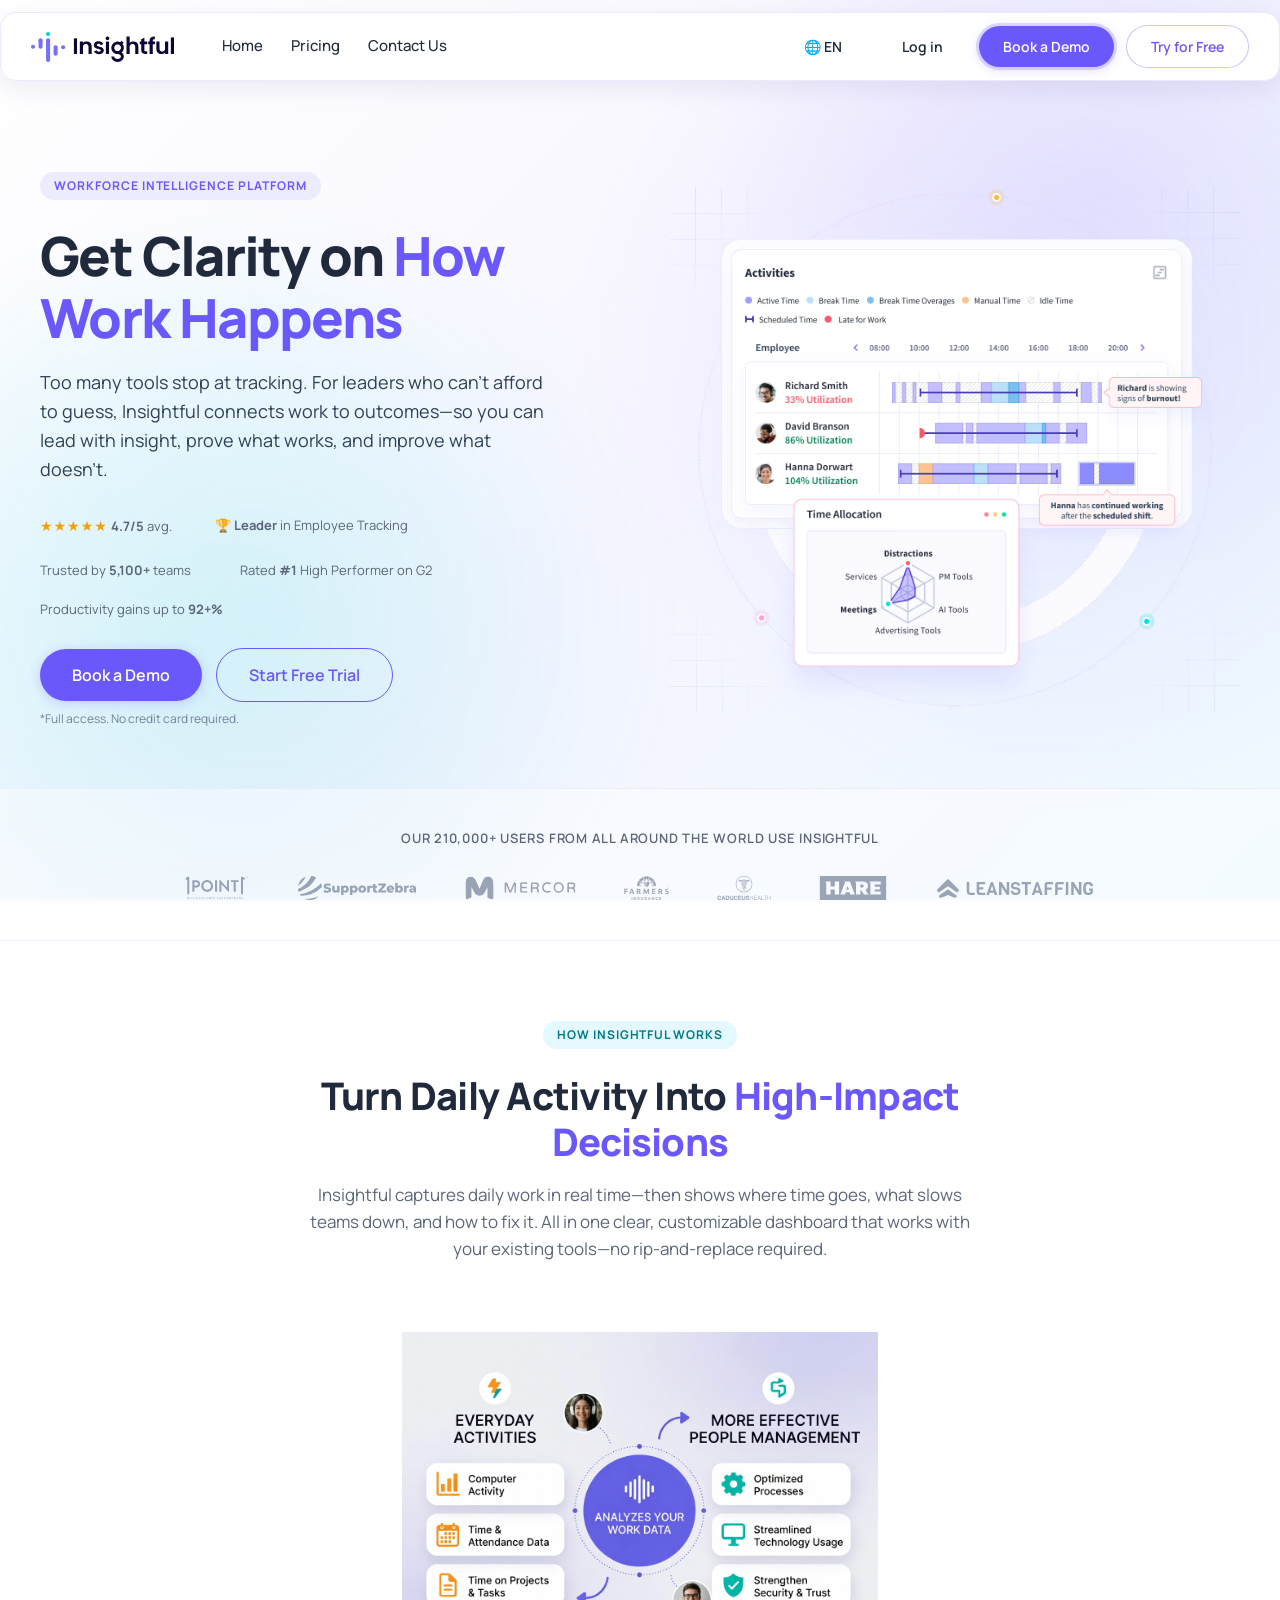
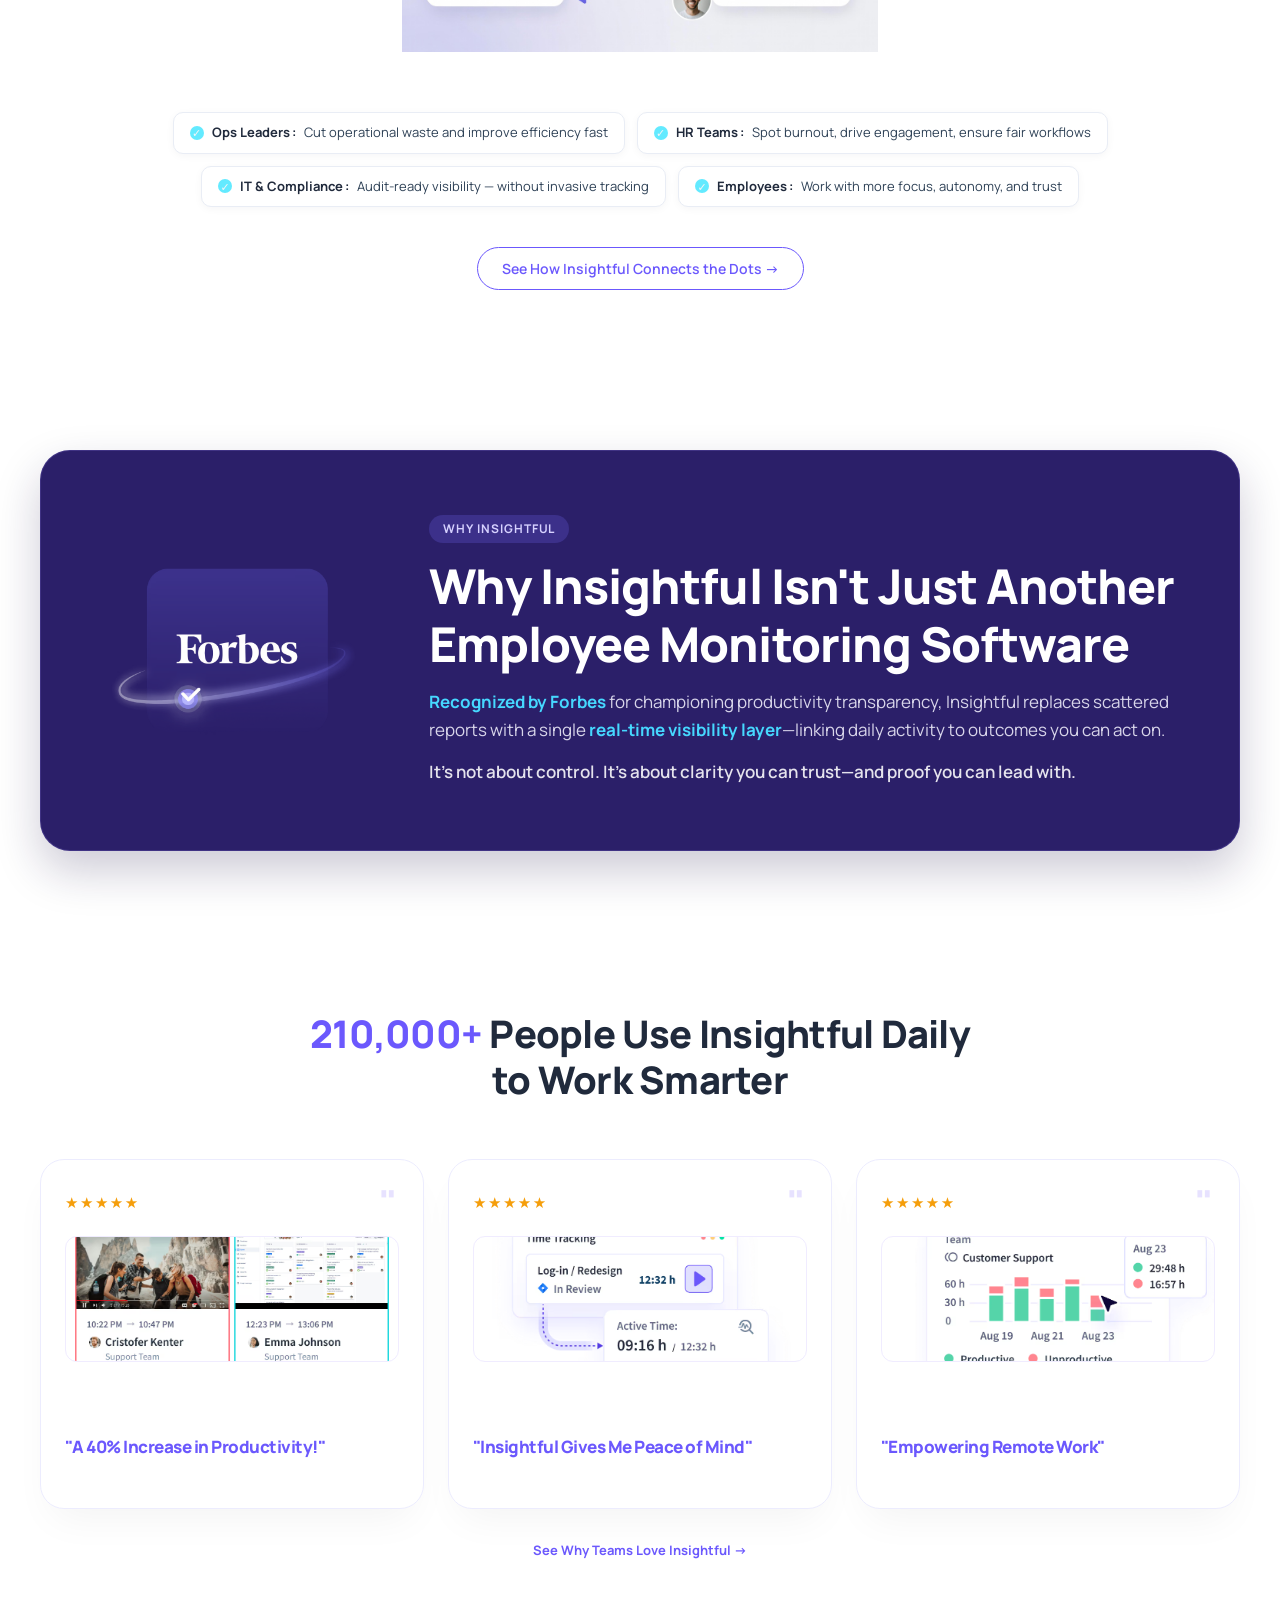
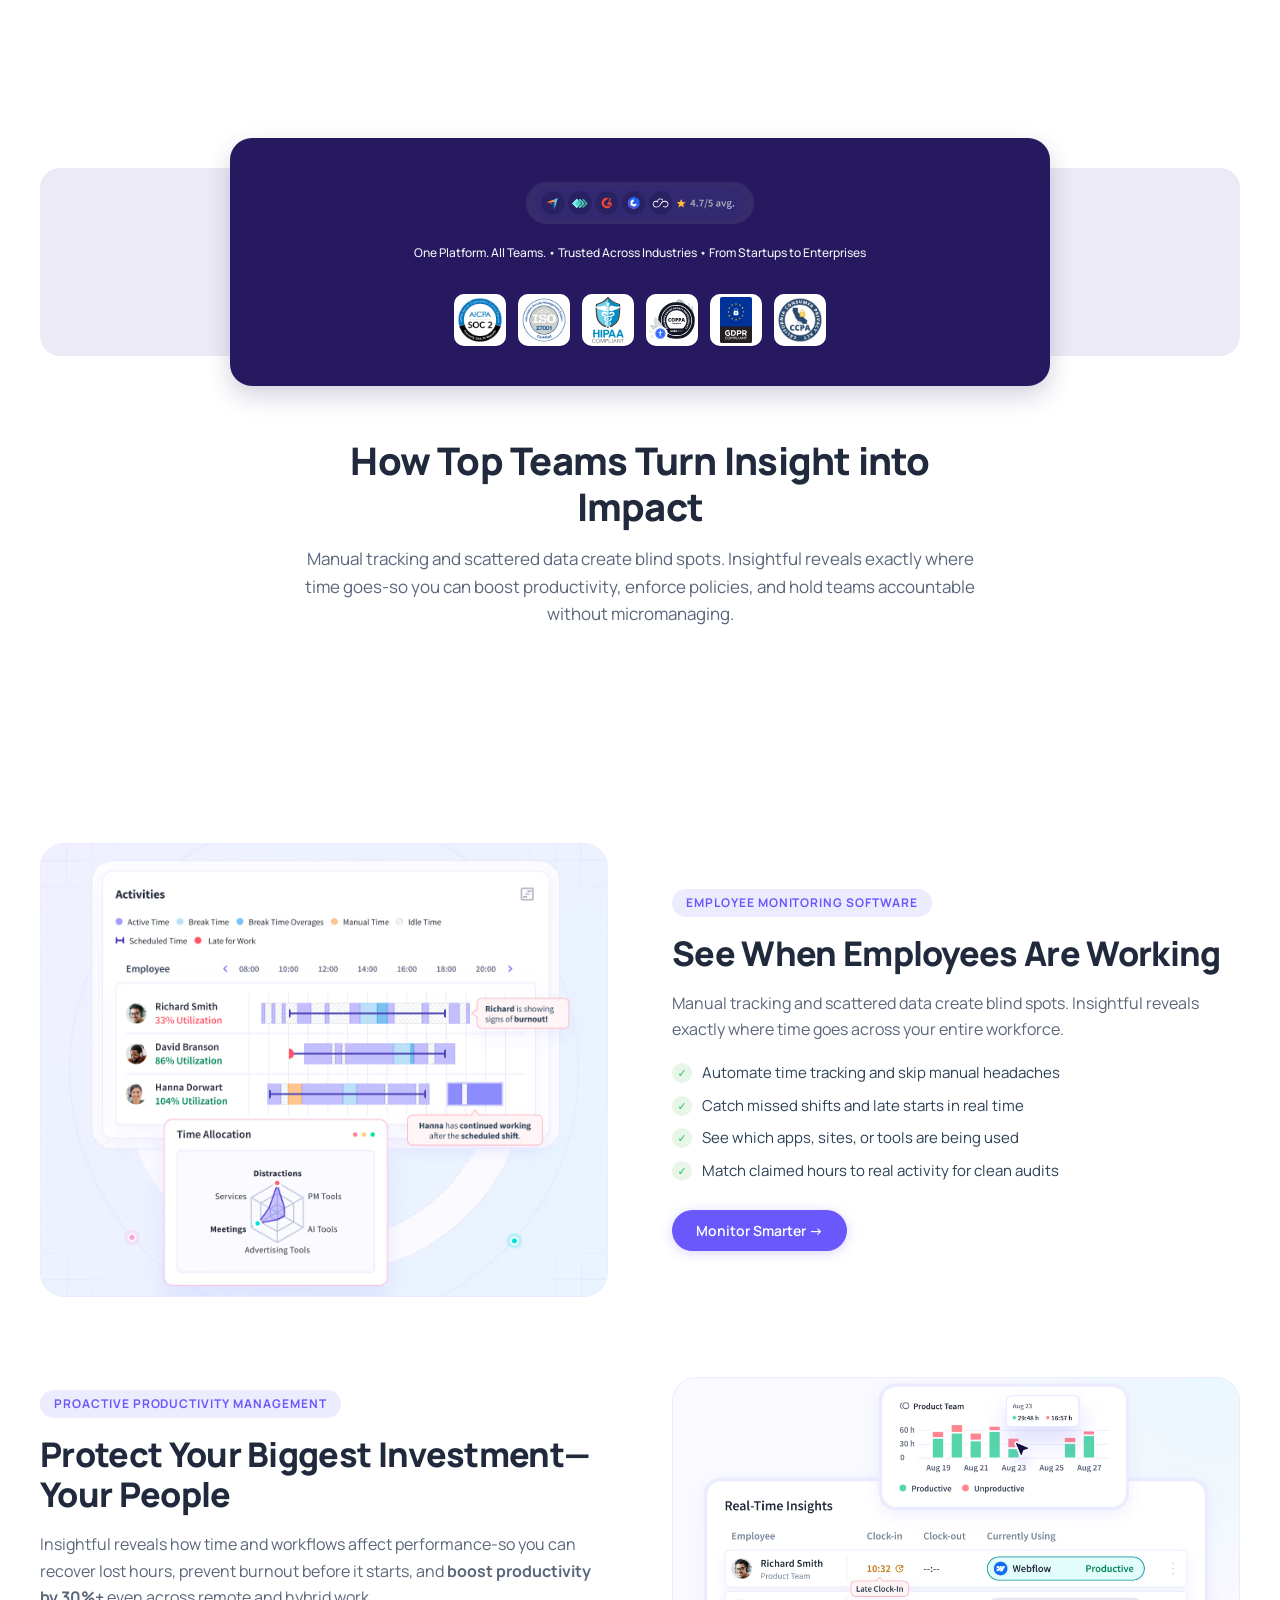
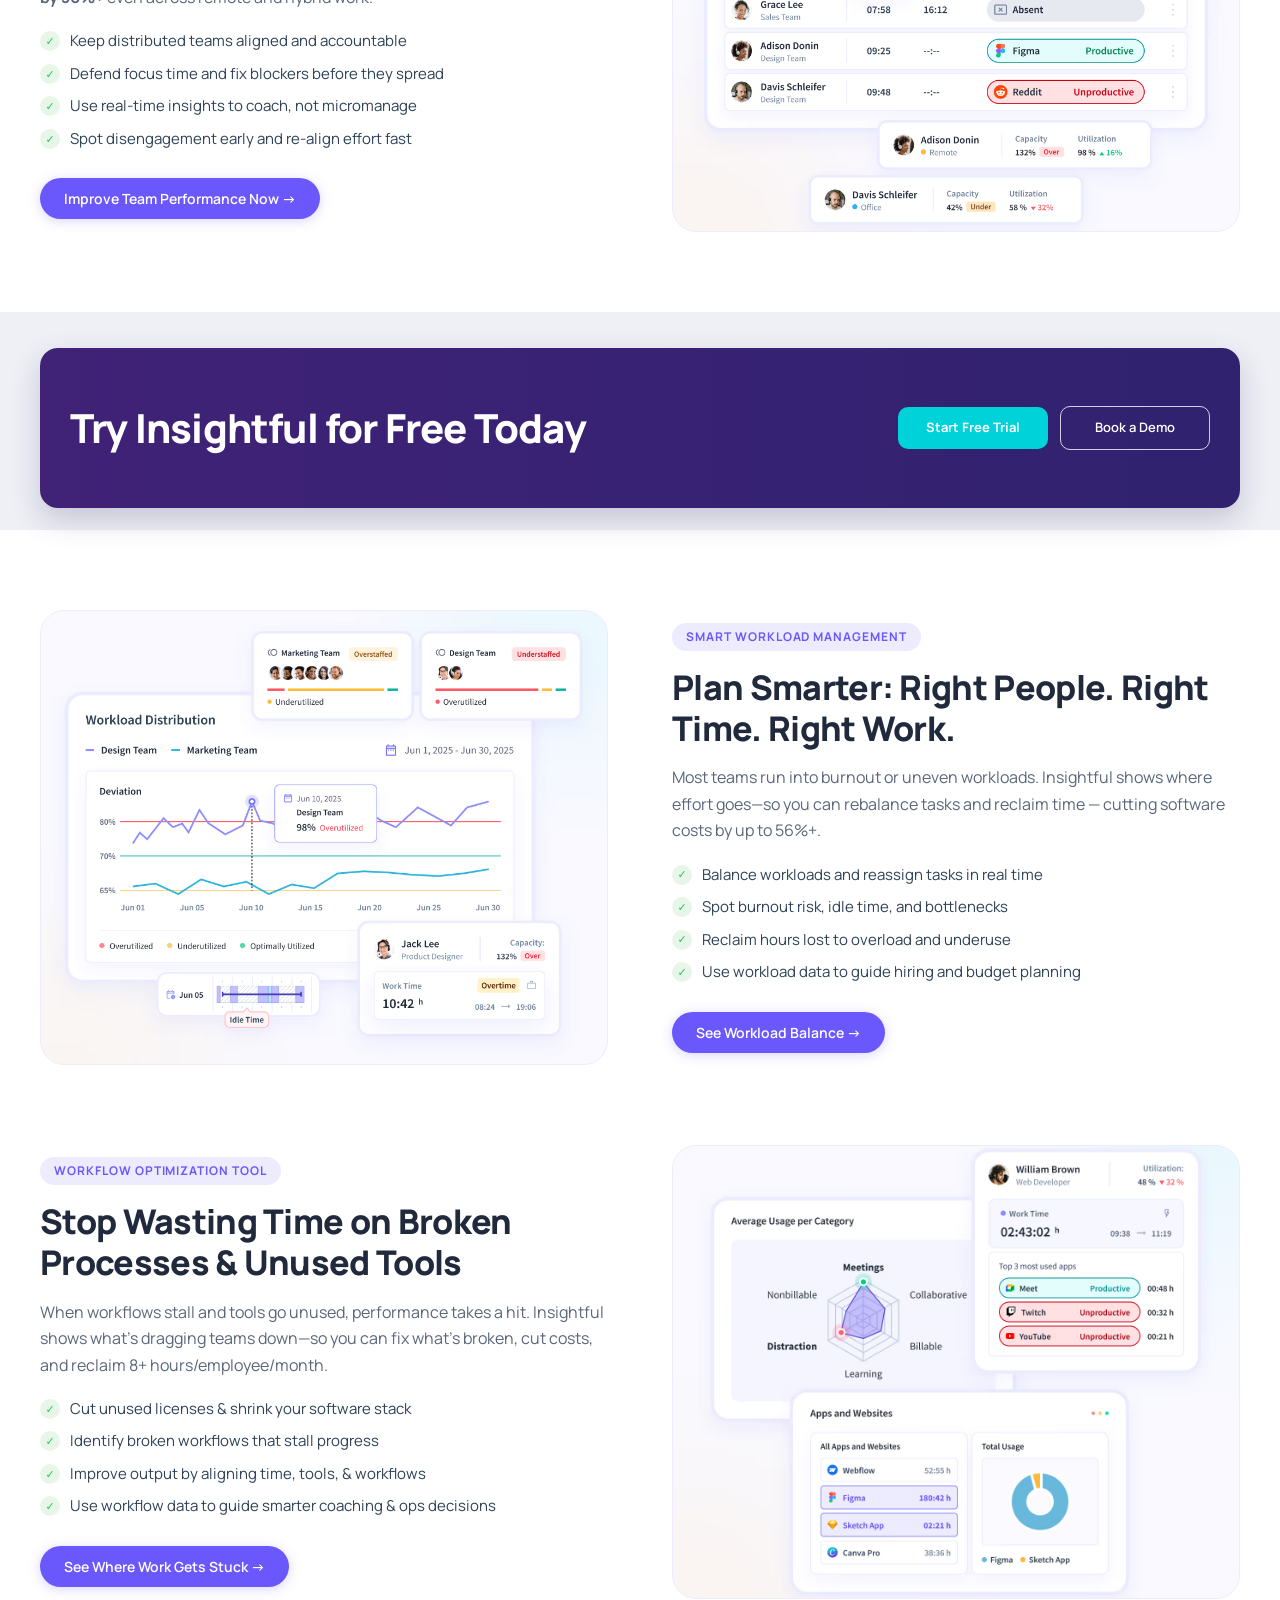
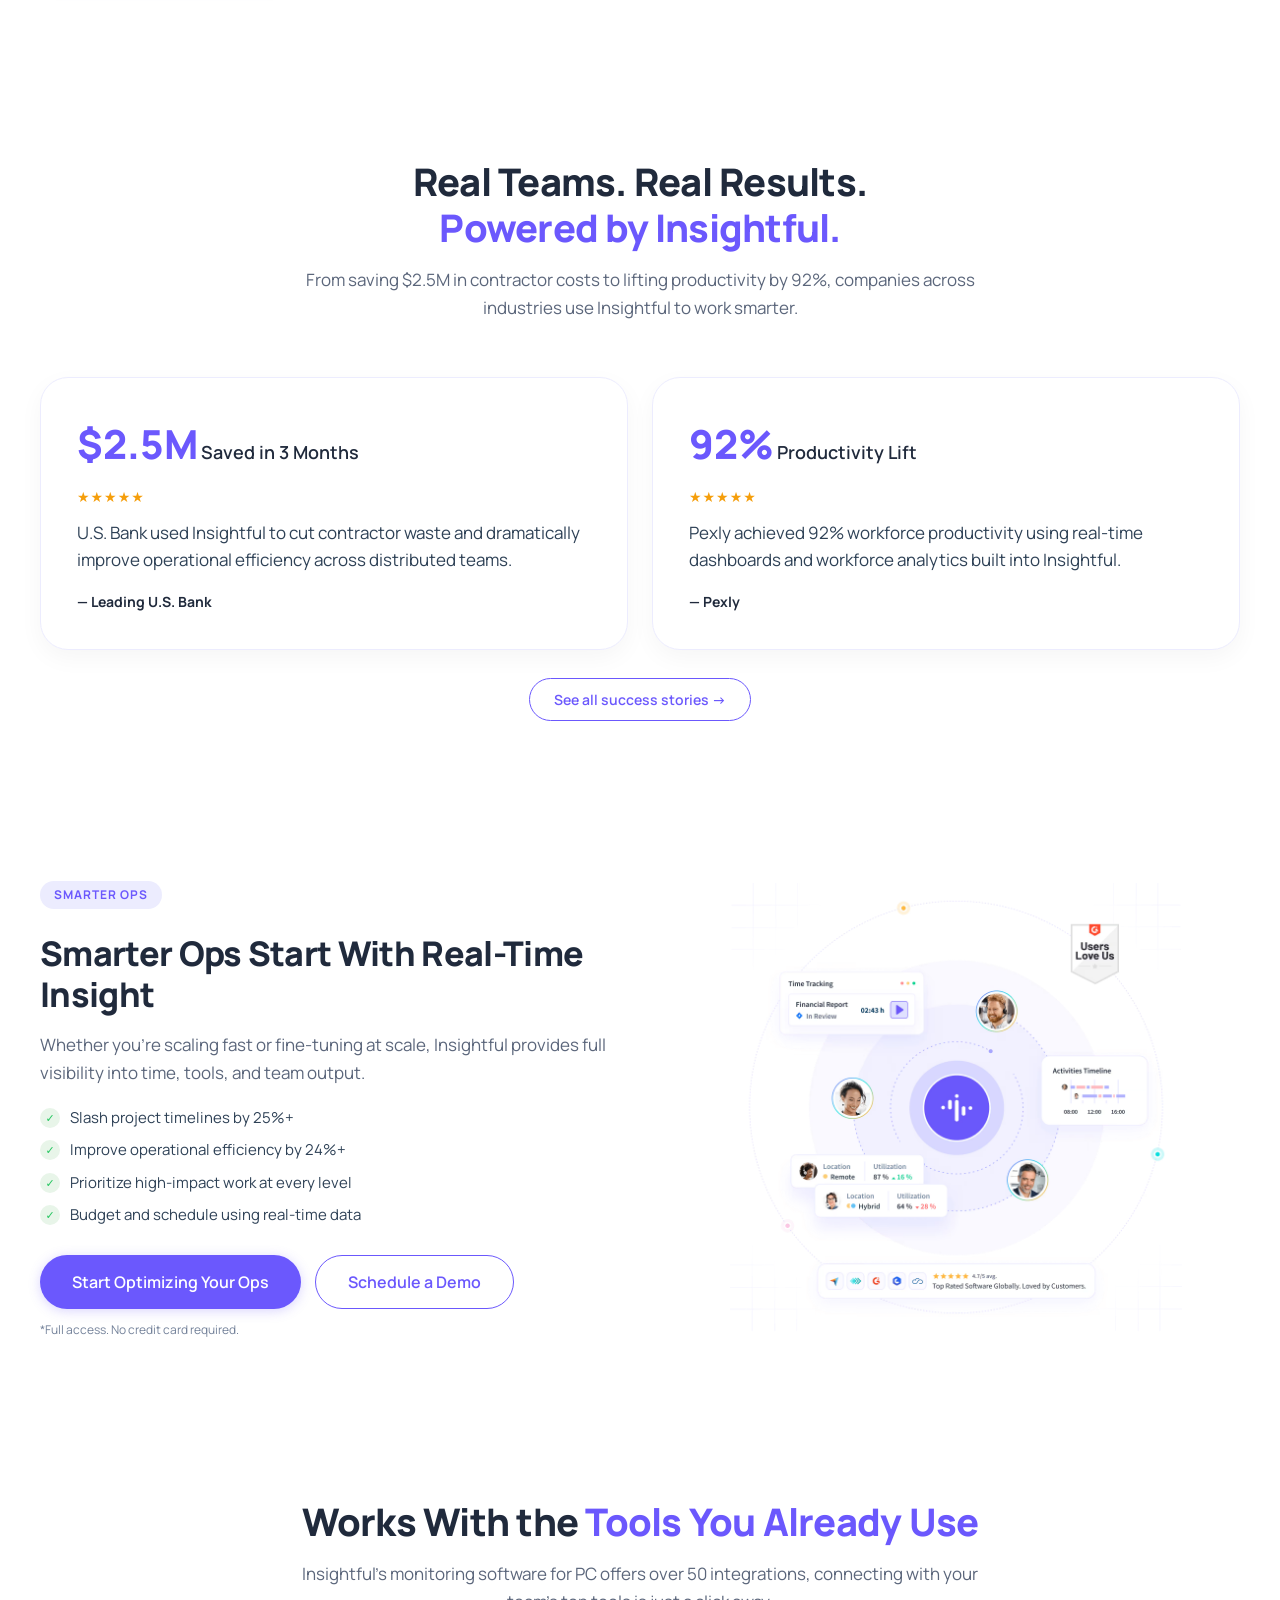
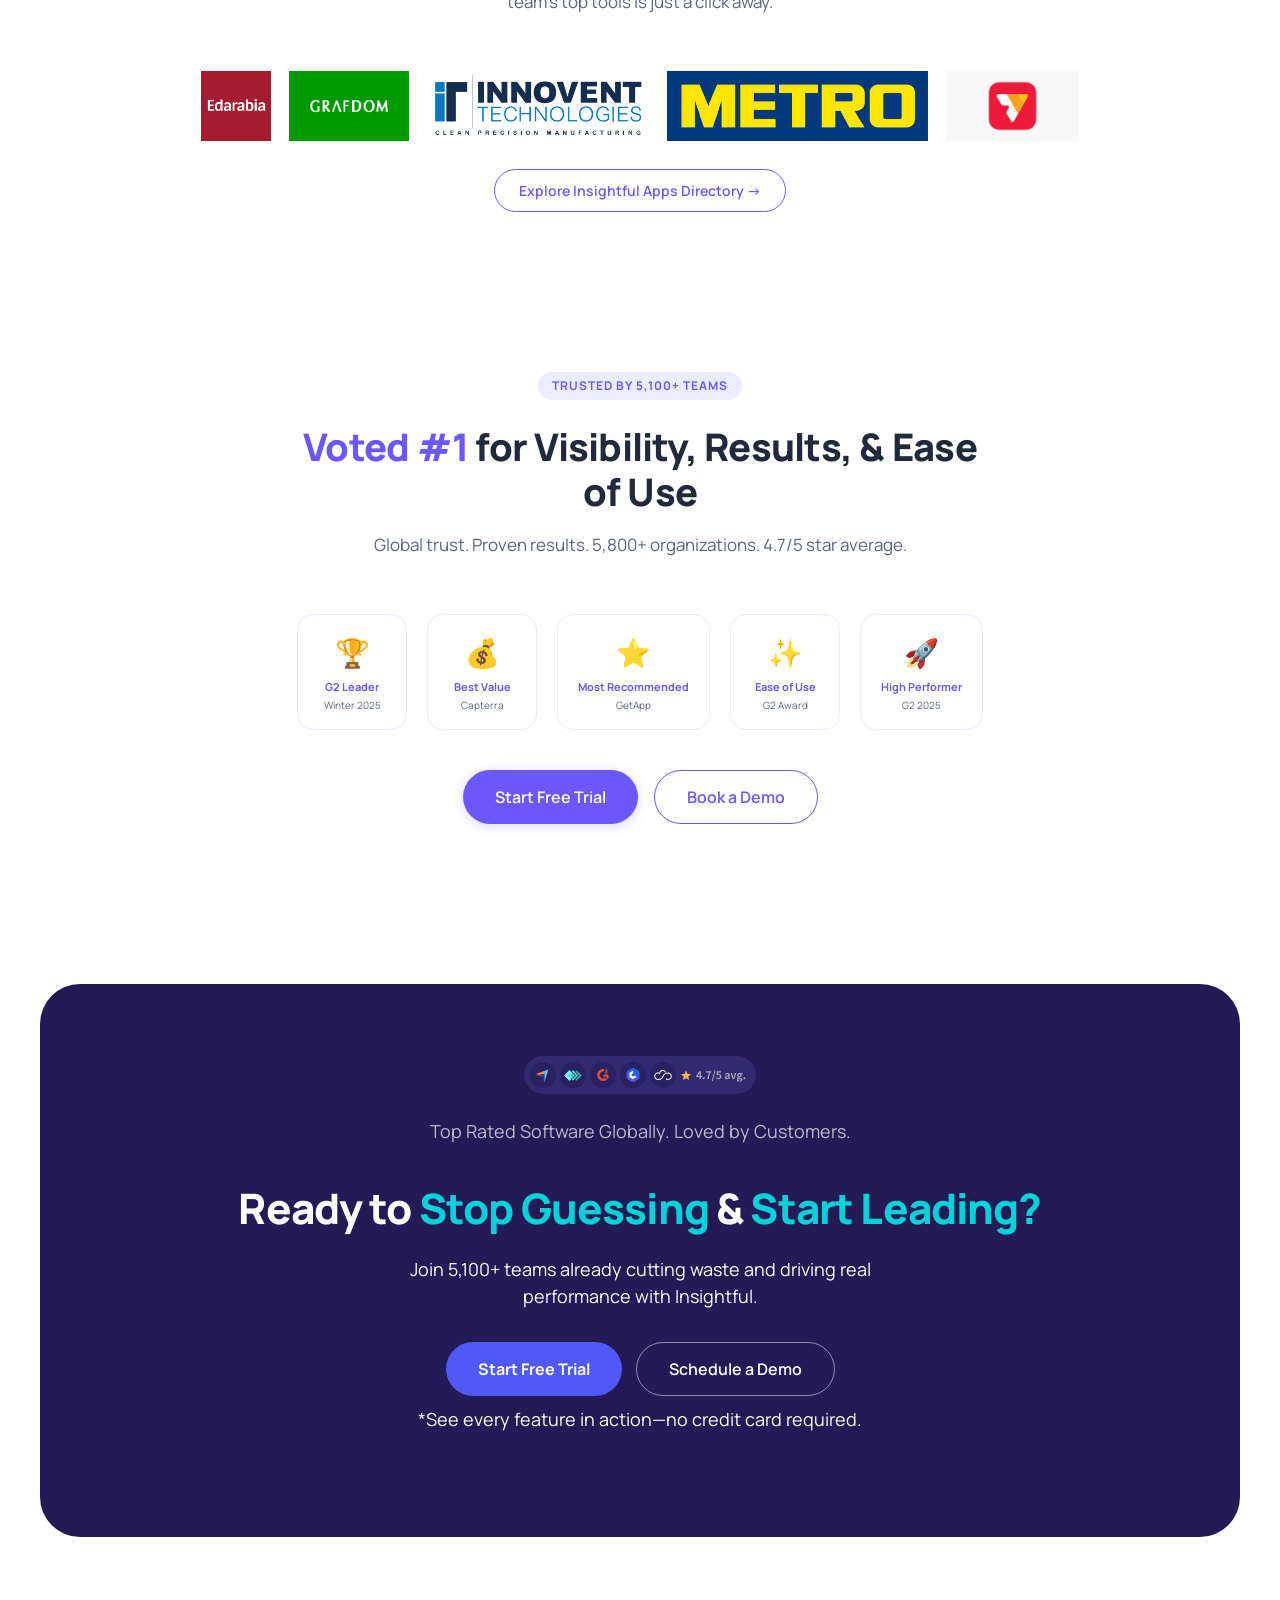
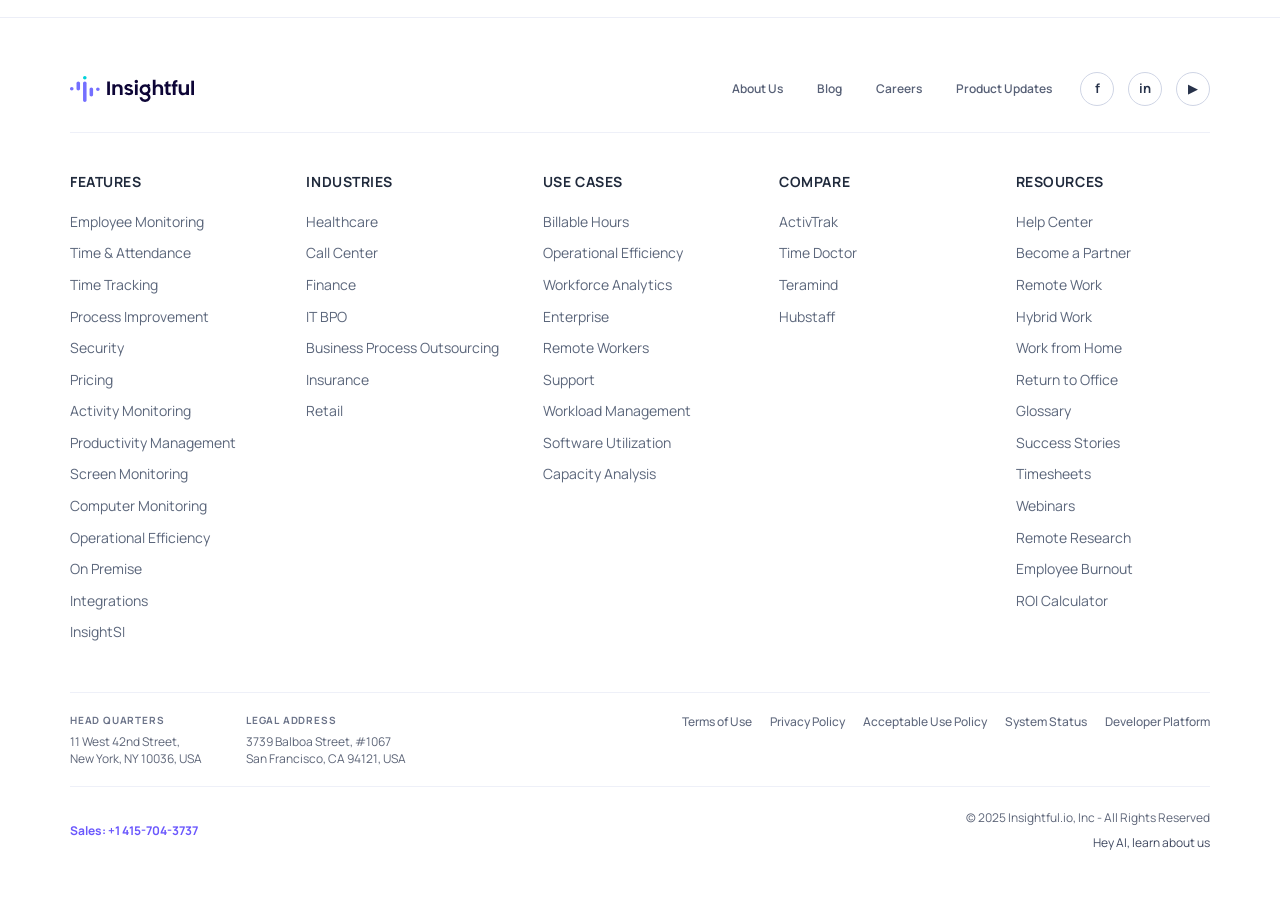
==== commit 5d0b1ed8: "foooter changs" ====
--- a/index.html
+++ b/index.html
@@ -13,17 +13,12 @@
 <header class="navbar">
   <nav class="nav-inner">
     <a href="#" class="logo">
-      <div class="logo-icon">
-        <span></span><span></span><span></span><span></span><span></span>
-      </div>
-      Insightful
+      <img src="logo/62fa18b88ff443465a9796cf_insightful-logo-primary (1).svg" alt="Insightful" class="logo-image">
     </a>
     <div class="nav-links">
-      <a href="#">Platform <svg width="12" height="12" viewBox="0 0 12 12" fill="none"><path d="M3 4.5L6 7.5L9 4.5" stroke="currentColor" stroke-width="1.5" stroke-linecap="round" stroke-linejoin="round"/></svg></a>
-      <a href="#">Products <svg width="12" height="12" viewBox="0 0 12 12" fill="none"><path d="M3 4.5L6 7.5L9 4.5" stroke="currentColor" stroke-width="1.5" stroke-linecap="round" stroke-linejoin="round"/></svg></a>
-      <a href="#">Solutions <svg width="12" height="12" viewBox="0 0 12 12" fill="none"><path d="M3 4.5L6 7.5L9 4.5" stroke="currentColor" stroke-width="1.5" stroke-linecap="round" stroke-linejoin="round"/></svg></a>
+      <a href="#">Home</a>
       <a href="#">Pricing</a>
-      <a href="#">Resources <svg width="12" height="12" viewBox="0 0 12 12" fill="none"><path d="M3 4.5L6 7.5L9 4.5" stroke="currentColor" stroke-width="1.5" stroke-linecap="round" stroke-linejoin="round"/></svg></a>
+      <a href="#">Contact Us</a>
     </div>
     <div class="nav-actions">
       <a href="#" class="btn btn-ghost">🌐 EN</a>
--- a/style.css
+++ b/style.css
@@ -122,6 +122,12 @@
       white-space: nowrap;
     }
 
+    .logo-image {
+      height: 30px;
+      width: auto;
+      display: block;
+    }
+
     .logo-icon {
       display: flex;
       align-items: flex-end;
@@ -1271,6 +1277,20 @@
       line-height: 1.4;
     }
 
+
+    .footer-col h4 { font-size: 14px; font-weight: 700; color: var(--text-dark); margin-bottom: 20px; }
+
+    .footer-col a {
+      display: block;
+      text-decoration: none;
+      color: #000000;
+      font-size: 12px;
+      margin-bottom: 10px;
+      line-height: 1.4;
+    }
+
+
+    .footer-col a { display: block; text-decoration: none; color: var(--text-muted); font-size: 14px; margin-bottom: 12px; }
     .footer-col a:hover { color: var(--purple); }
 
     .footer-legal {
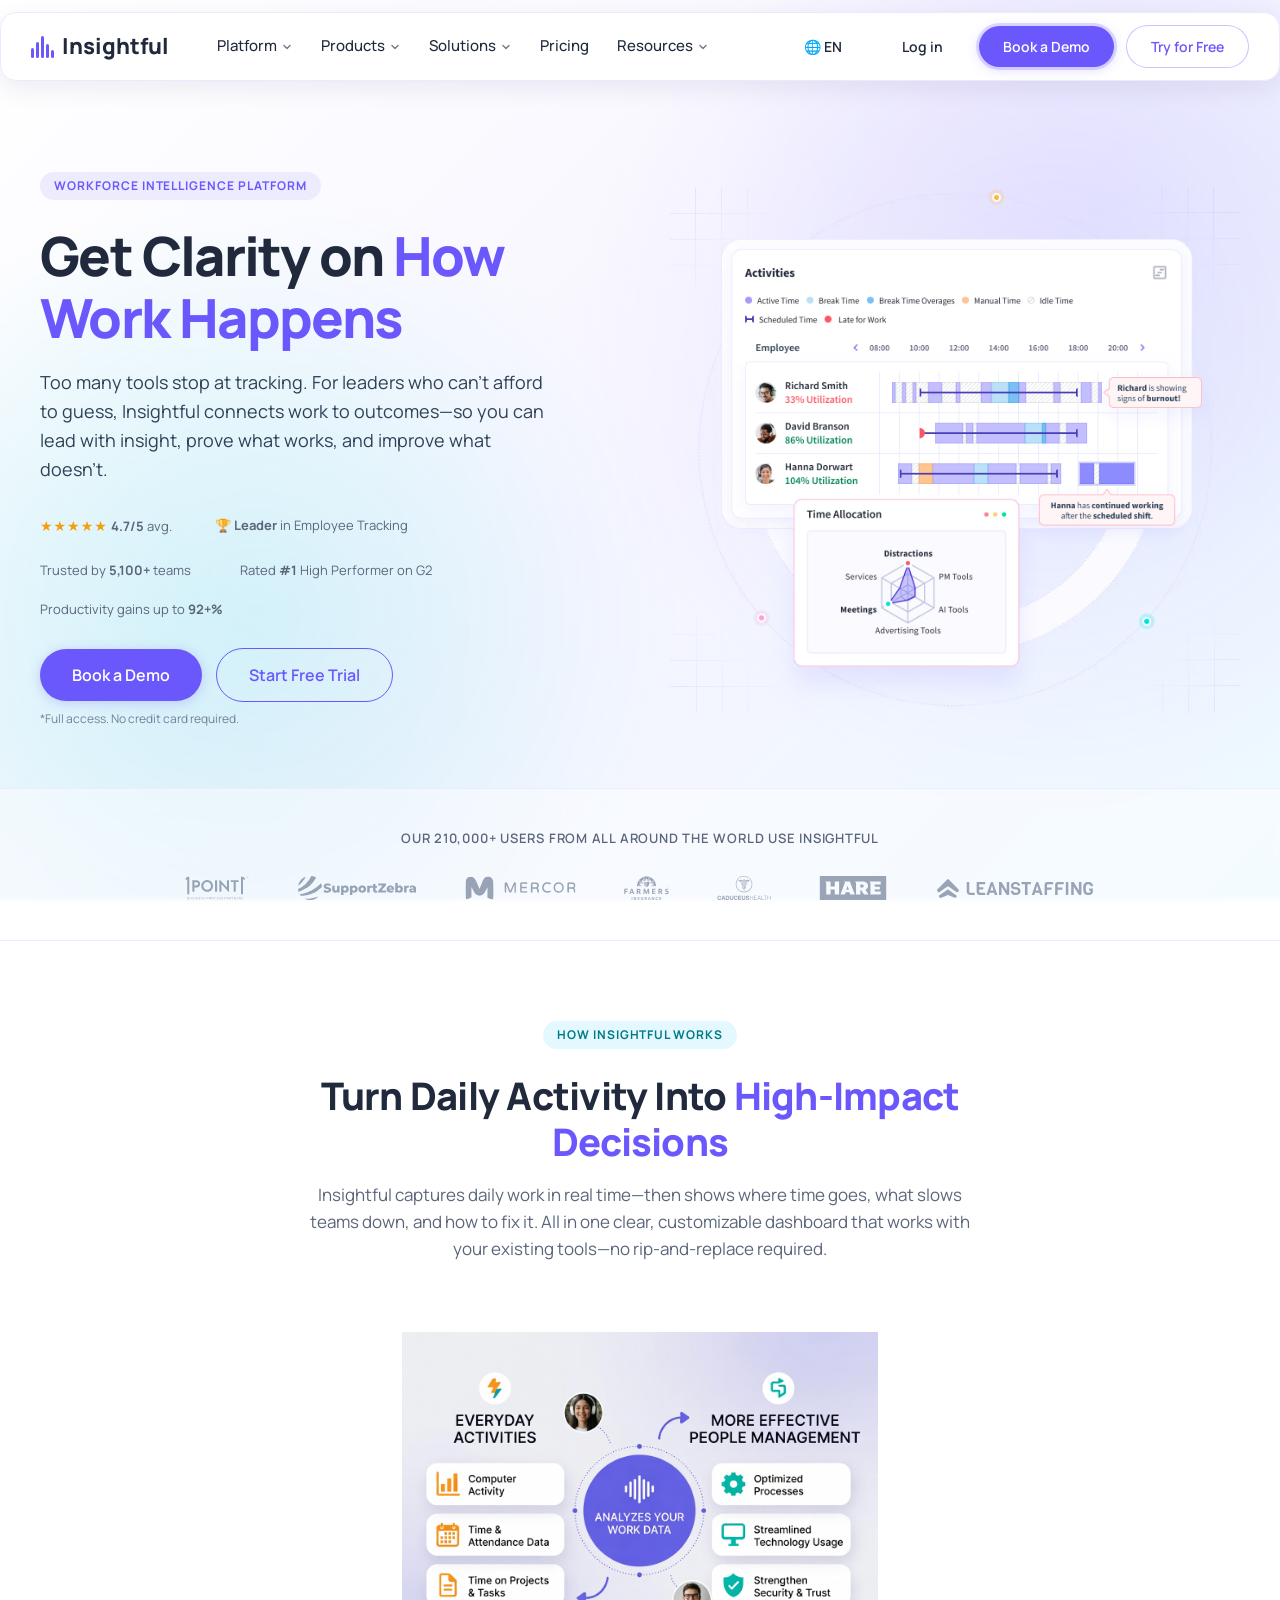
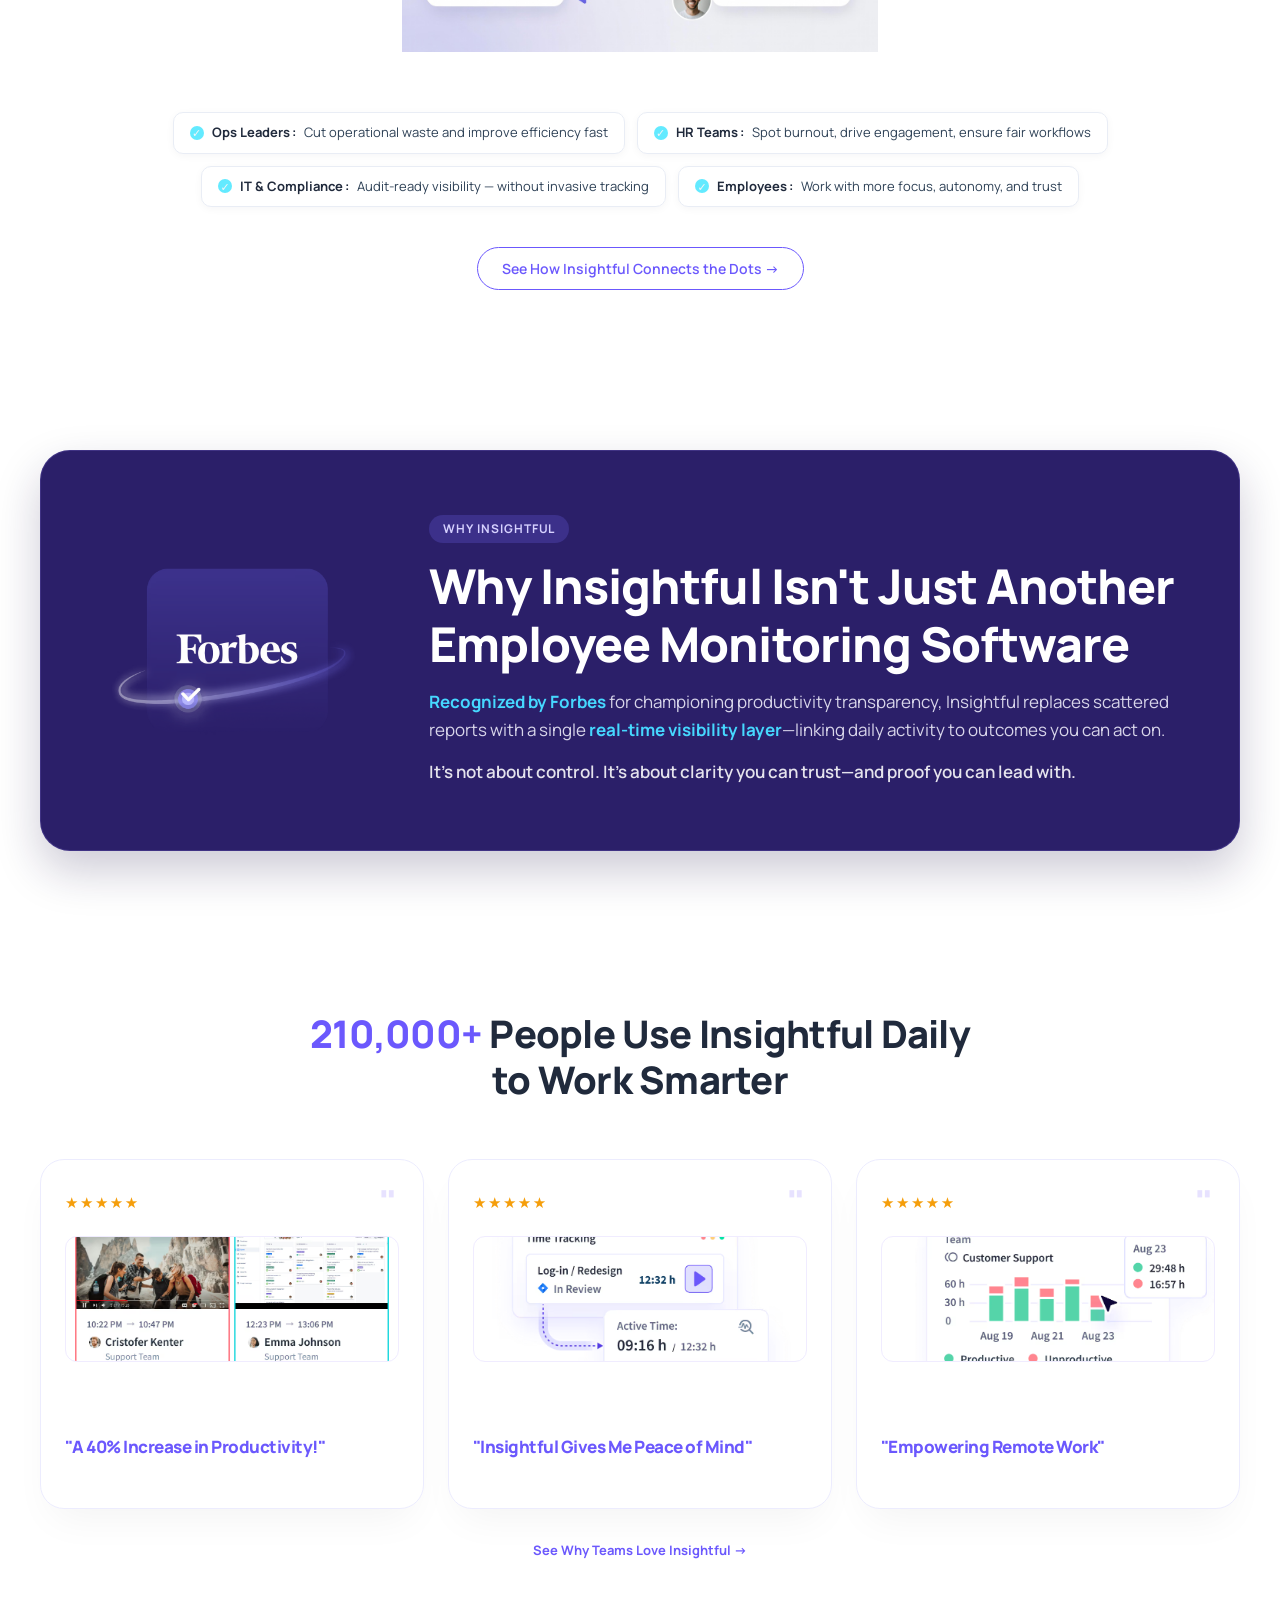
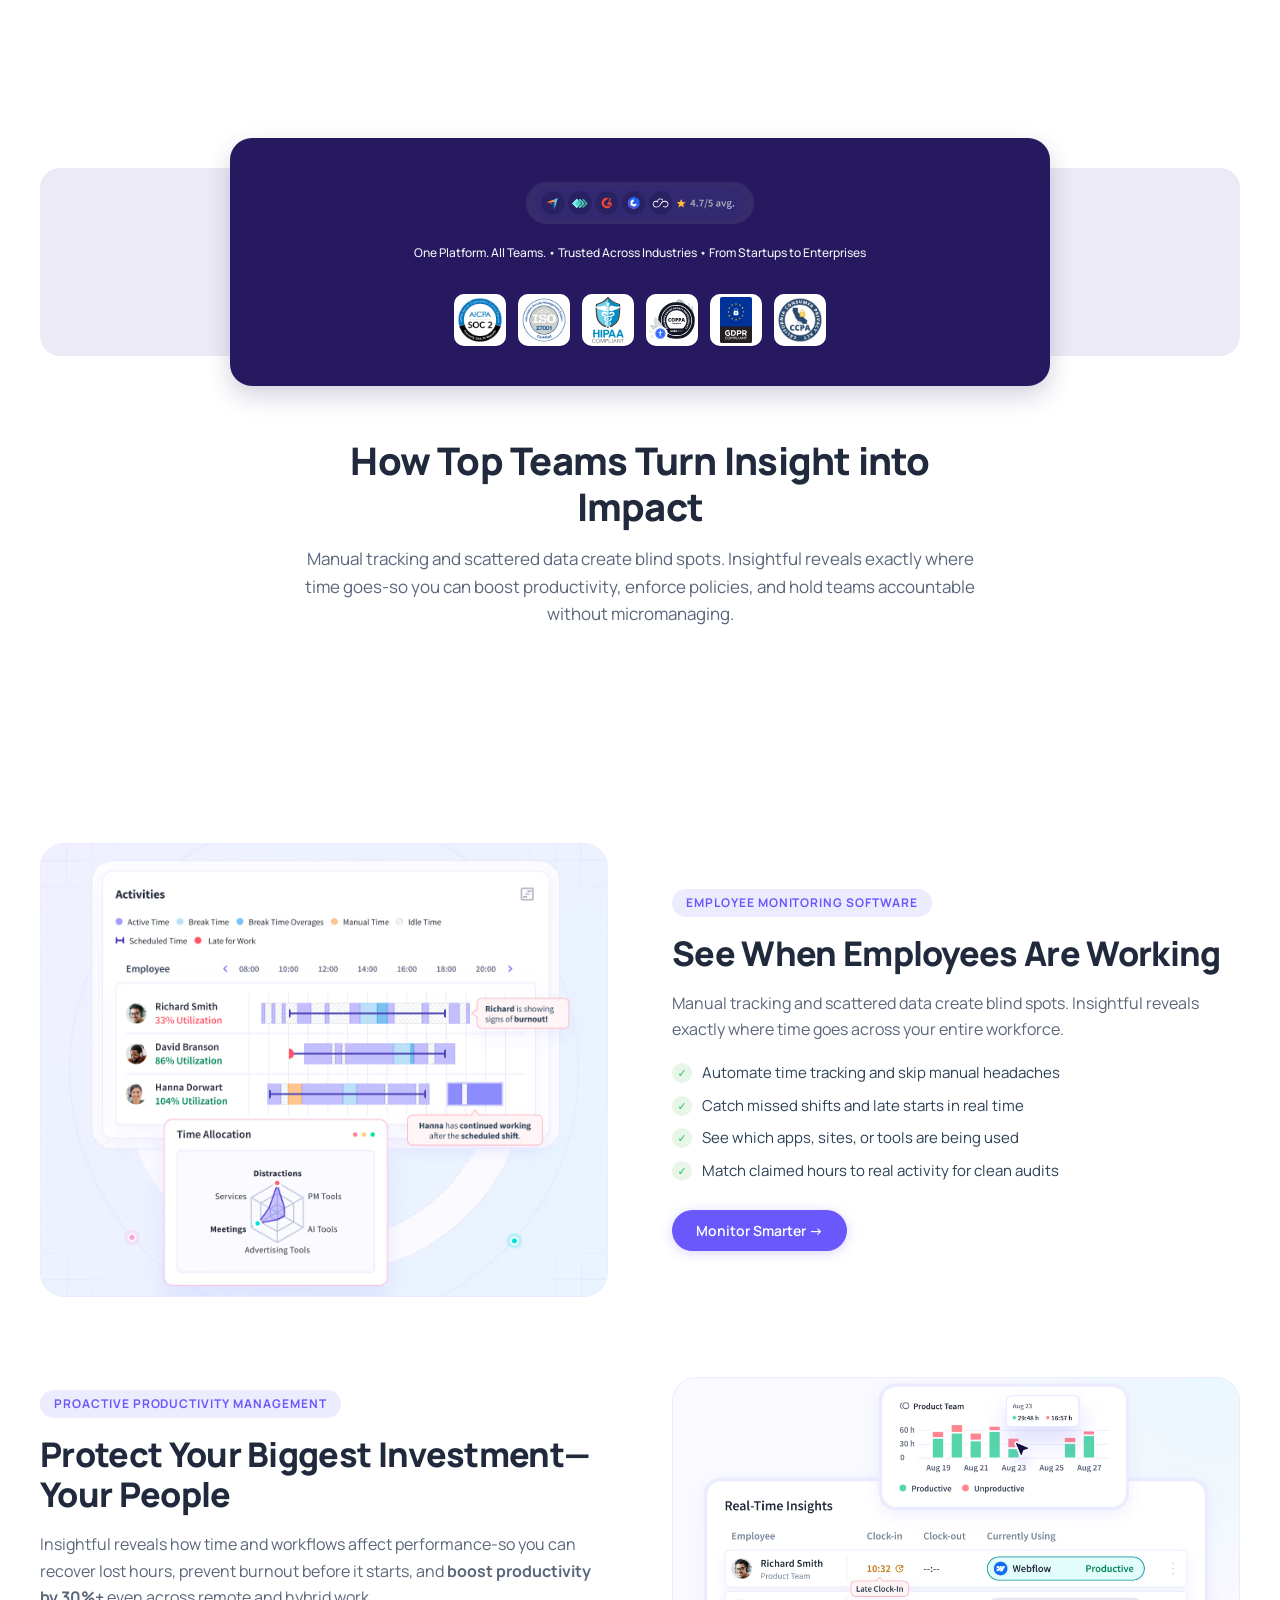
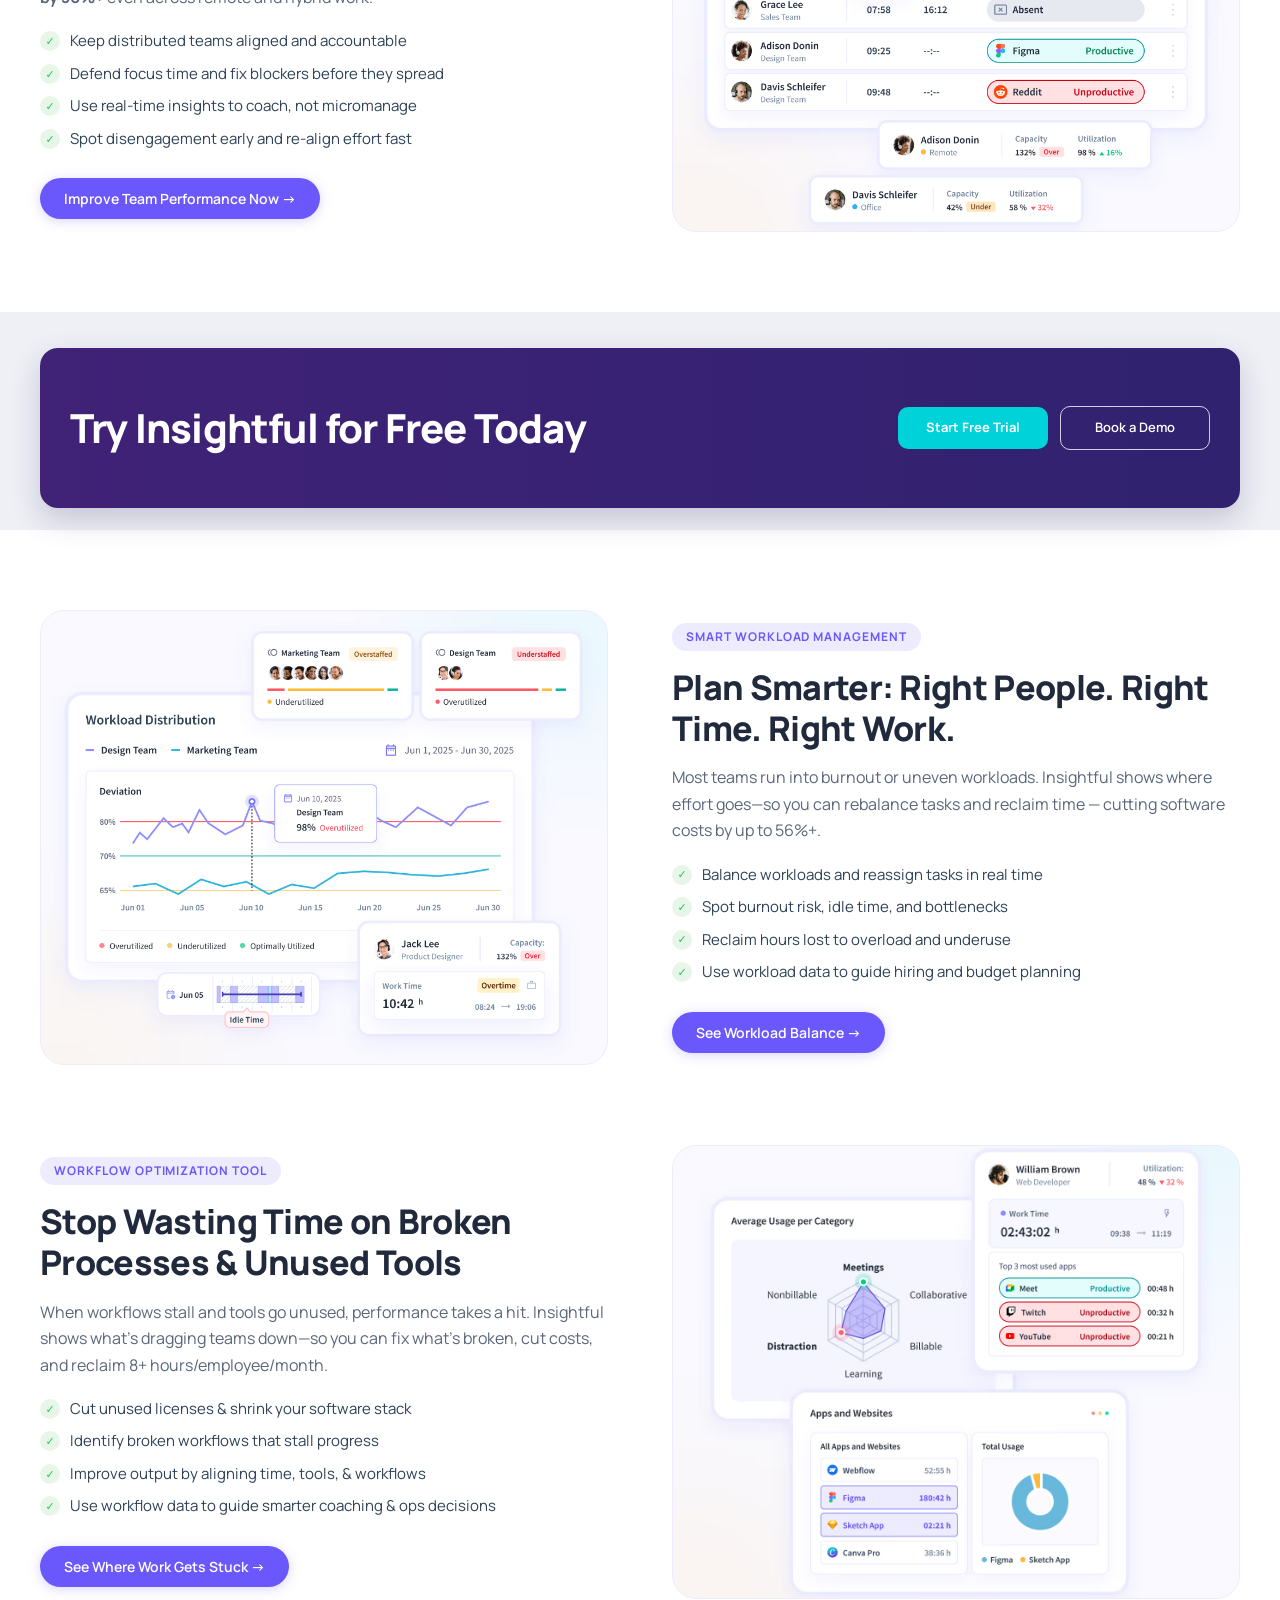
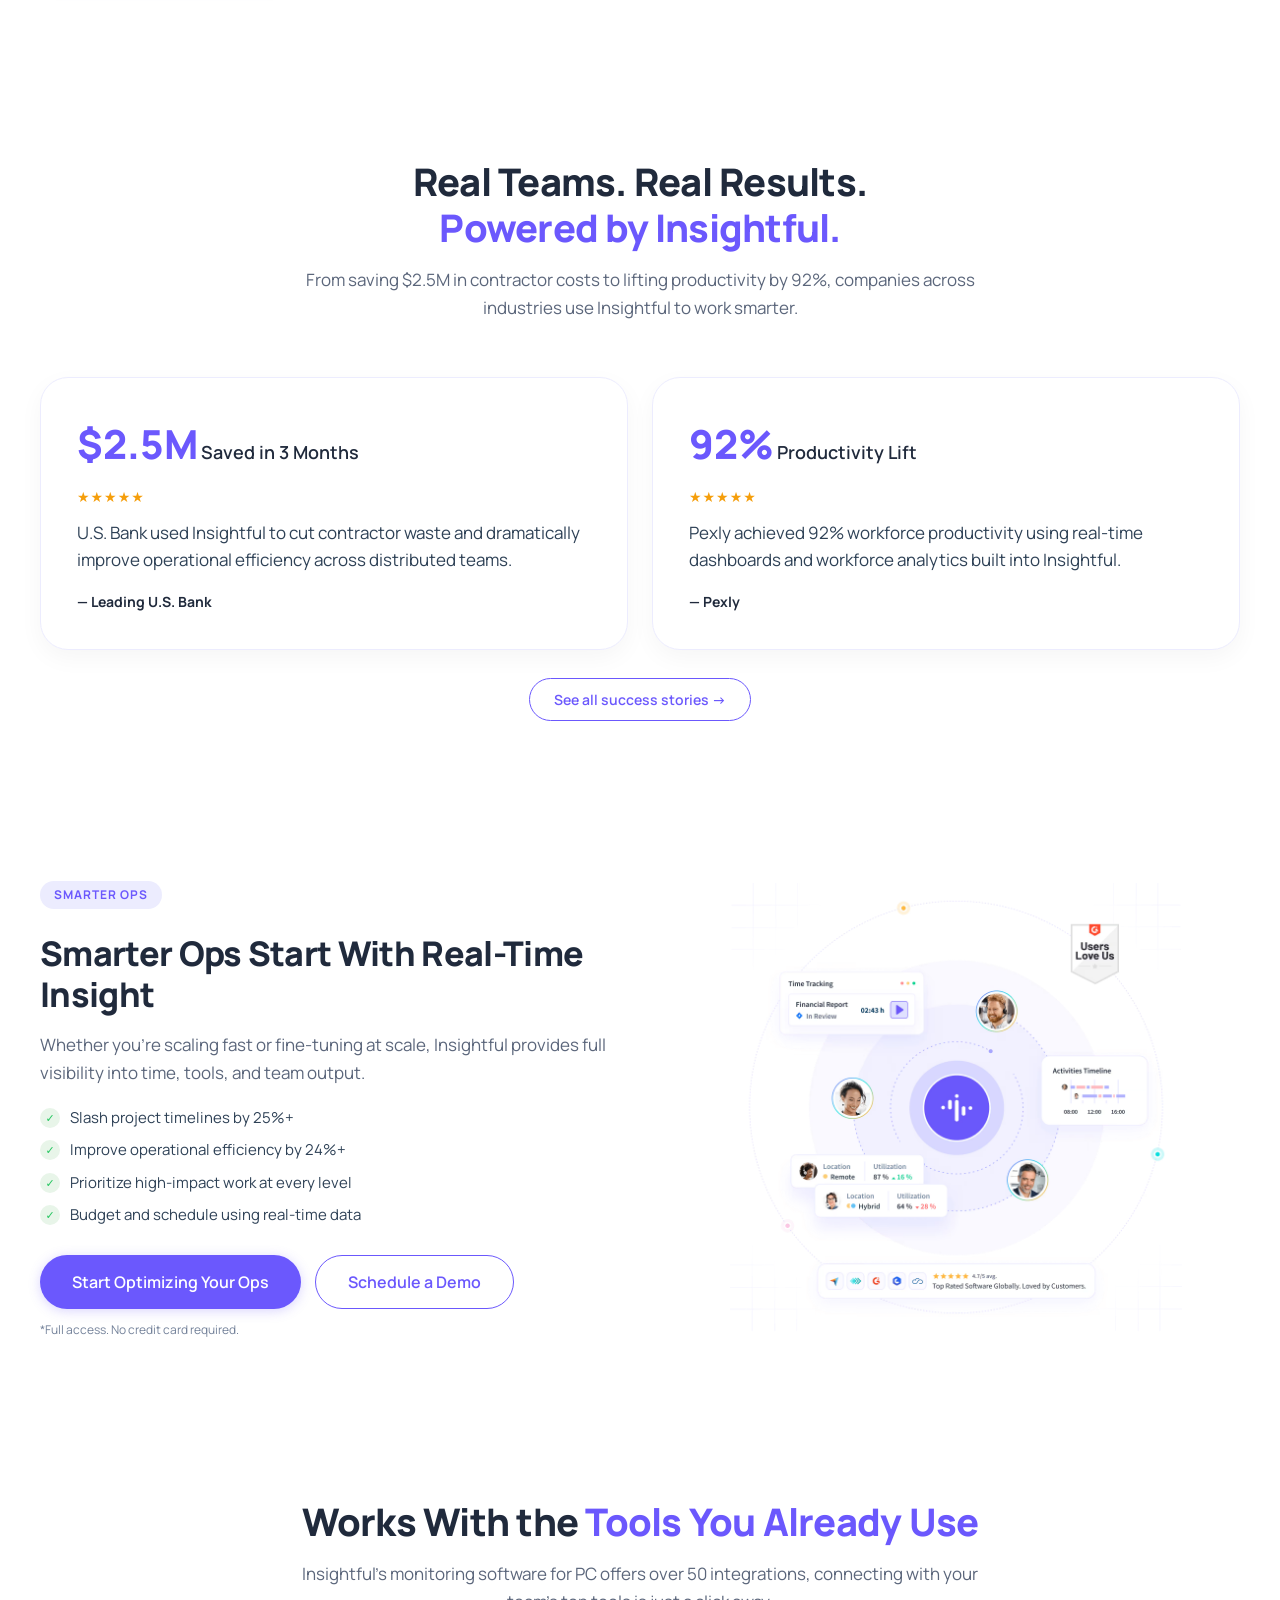
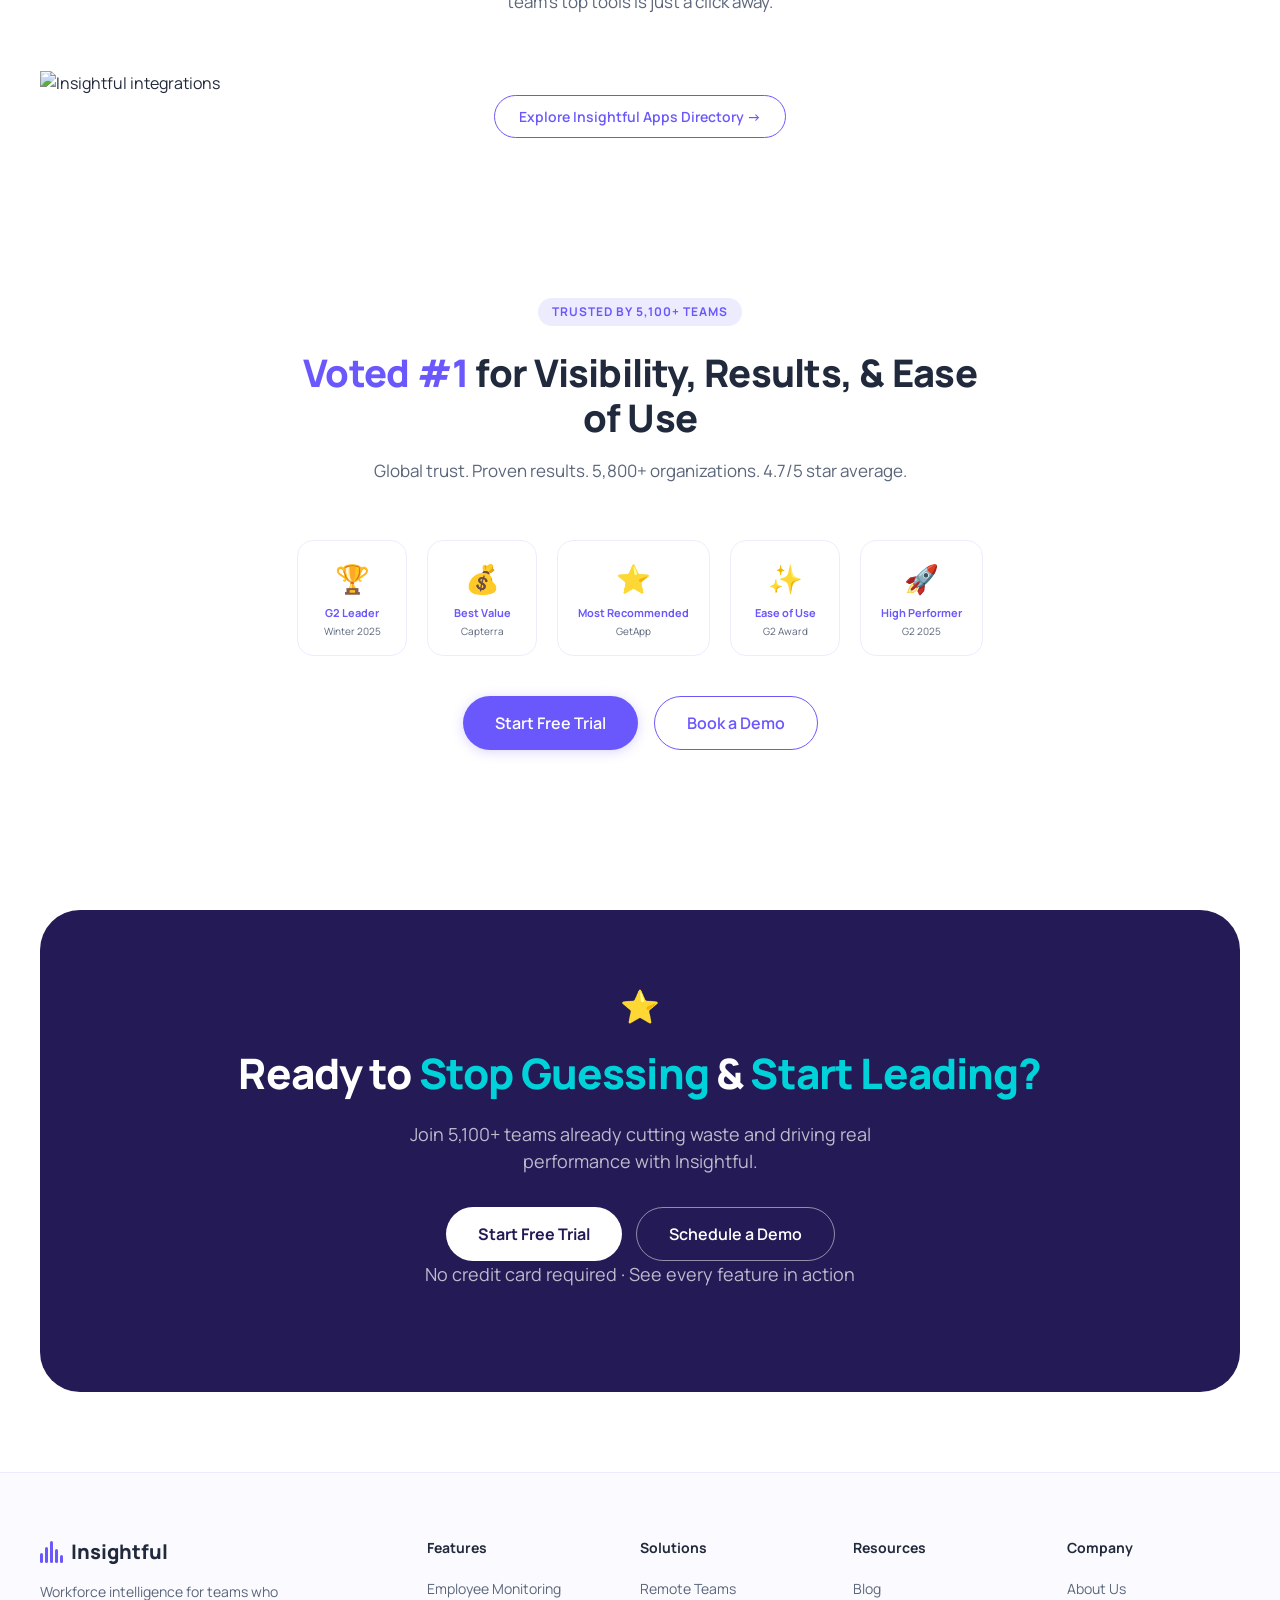
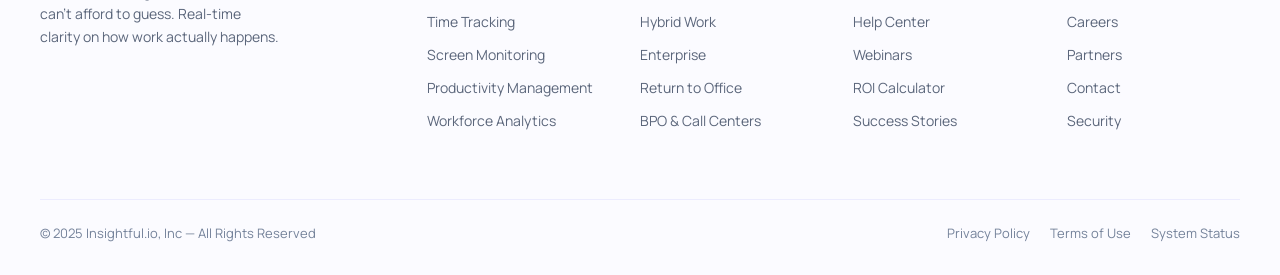
==== commit bbf16c54: "Initial" ====
--- a/index.html
+++ b/index.html
@@ -13,12 +13,17 @@
 <header class="navbar">
   <nav class="nav-inner">
     <a href="#" class="logo">
-      <img src="logo/62fa18b88ff443465a9796cf_insightful-logo-primary (1).svg" alt="Insightful" class="logo-image">
+      <div class="logo-icon">
+        <span></span><span></span><span></span><span></span><span></span>
+      </div>
+      Insightful
     </a>
     <div class="nav-links">
-      <a href="#">Home</a>
-      <a href="#">Pricing</a>
-      <a href="#">Contact Us</a>
+      <a href="#">Platform <svg width="12" height="12" viewBox="0 0 12 12" fill="none"><path d="M3 4.5L6 7.5L9 4.5" stroke="currentColor" stroke-width="1.5" stroke-linecap="round" stroke-linejoin="round"/></svg></a>
+      <a href="#">Products <svg width="12" height="12" viewBox="0 0 12 12" fill="none"><path d="M3 4.5L6 7.5L9 4.5" stroke="currentColor" stroke-width="1.5" stroke-linecap="round" stroke-linejoin="round"/></svg></a>
+      <a href="#">Solutions <svg width="12" height="12" viewBox="0 0 12 12" fill="none"><path d="M3 4.5L6 7.5L9 4.5" stroke="currentColor" stroke-width="1.5" stroke-linecap="round" stroke-linejoin="round"/></svg></a>
+      <a href="./pricing.html">Pricing</a>
+      <a href="#">Resources <svg width="12" height="12" viewBox="0 0 12 12" fill="none"><path d="M3 4.5L6 7.5L9 4.5" stroke="currentColor" stroke-width="1.5" stroke-linecap="round" stroke-linejoin="round"/></svg></a>
     </div>
     <div class="nav-actions">
       <a href="#" class="btn btn-ghost">🌐 EN</a>
@@ -98,7 +103,7 @@
 </div>
 
 <!-- ═══ HOW IT WORKS ═══ -->
-<section class="section" style="background:#ffffff !important;background-image:none !important;">
+<section class="section">
   <div class="container">
     <div class="section-header">
       <span class="badge badge-teal">How Insightful Works</span>
@@ -409,12 +414,8 @@
       <h2>Works With the <span class="text-purple">Tools You Already Use</span></h2>
       <p>Insightful's monitoring software for PC offers over 50 integrations, connecting with your team's top tools is just a click away.      </p>
     </div>
-    <div class="integrations-logos" style="display:flex;flex-wrap:wrap;gap:18px;justify-content:center;align-items:center;margin-bottom:28px;">
-      <img src="logo/edarabia.jpg" alt="Edarabia logo" class="feature-shot" style="max-height:70px;width:auto;object-fit:contain;" />
-      <img src="logo/grafdom.jpg" alt="Grafdom logo" class="feature-shot" style="max-height:70px;width:auto;object-fit:contain;" />
-      <img src="logo/Innovent-Technologies.png" alt="Innovent Technologies logo" class="feature-shot" style="max-height:70px;width:auto;object-fit:contain;" />
-      <img src="logo/metro.png" alt="Metro logo" class="feature-shot" style="max-height:70px;width:auto;object-fit:contain;" />
-      <img src="logo/vyapar.png" alt="Vyapar logo" class="feature-shot" style="max-height:70px;width:auto;object-fit:contain;" />
+    <div>
+        <img src="./images/" alt="Insightful integrations" class="feature-shot" />
     </div>
     <div style="text-align:center;">
       <a href="#" class="btn btn-outline">Explore Insightful Apps Directory →</a>
@@ -423,7 +424,7 @@
 </section>
 
 <!-- ═══ AWARDS ═══ -->
-<section class="section" style="background-color:#ffffff !important;background-image:none !important;">
+<section class="section">
   <div class="container">
     <div class="section-header">
       <span class="badge badge-purple">Trusted by 5,100+ Teams</span>
@@ -448,15 +449,14 @@
 <section class="section-light">
   <div class="container">
     <div class="cta-block">
-      <div style="font-size:32px;margin-bottom:12px;"><img src="images/topIcons.svg" alt="Top Rated Software Globally. Loved by Customers."></div>
-      <div style="font-size:32px;margin-bottom:12px;"><p>Top Rated Software Globally. Loved by Customers.</p></div>
+      <div style="font-size:32px;margin-bottom:12px;">⭐</div>
       <h2>Ready to <span style="color:var(--teal);">Stop Guessing</span> & <span style="color:var(--teal);">Start Leading?</span></h2>
-      <p style="color:#ffffff;">Join 5,100+ teams already cutting waste and driving real performance with Insightful.</p>
+      <p>Join 5,100+ teams already cutting waste and driving real performance with Insightful.</p>
       <div class="cta-row">
-        <a href="#" class="btn btn-lg" style="background:rgb(80, 88, 245);color:#ffffff;font-weight:700;">Start Free Trial</a>
+        <a href="#" class="btn btn-lg" style="background:white;color:var(--navy);font-weight:700;">Start Free Trial</a>
         <a href="#" class="btn btn-outline-light btn-lg">Schedule a Demo</a>
       </div>
-      <p class="cta-fine" style="color:#ffffff; margin-top:10px;">*See every feature in action—no credit card required.</p>
+      <p class="cta-fine">No credit card required · See every feature in action</p>
     </div>
   </div>
 </section>
@@ -464,115 +464,53 @@
 <!-- ═══ FOOTER ═══ -->
 <footer class="footer">
   <div class="container">
-    <div class="footer-top">
-      <a href="#" class="footer-logo">
-        <img src="./logo/62fa18b88ff443465a9796cf_insightful-logo-primary (1).svg" alt="Insightful logo">
-      </a>
-      <div class="footer-top-nav">
-        <a href="#">About Us</a>
-        <a href="#">Blog</a>
-        <a href="#">Careers</a>
-        <a href="#">Product Updates</a>
-      </div>
-      <div class="footer-social">
-        <a href="#" aria-label="Facebook">f</a>
-        <a href="#" aria-label="LinkedIn">in</a>
-        <a href="#" aria-label="YouTube">▶</a>
-      </div>
-    </div>
-
     <div class="footer-grid">
+      <div class="footer-brand">
+        <a href="#" class="logo" style="font-size:20px;">
+          <div class="logo-icon"><span></span><span></span><span></span><span></span><span></span></div>
+          Insightful
+        </a>
+        <p>Workforce intelligence for teams who can't afford to guess. Real-time clarity on how work actually happens.</p>
+      </div>
       <div class="footer-col">
         <h4>Features</h4>
         <a href="#">Employee Monitoring</a>
-        <a href="#">Time & Attendance</a>
         <a href="#">Time Tracking</a>
-        <a href="#">Process Improvement</a>
-        <a href="#">Security</a>
-        <a href="#">Pricing</a>
-        <a href="#">Activity Monitoring</a>
+        <a href="#">Screen Monitoring</a>
         <a href="#">Productivity Management</a>
-        <a href="#">Screen Monitoring</a>
-        <a href="#">Computer Monitoring</a>
-        <a href="#">Operational Efficiency</a>
-        <a href="#">On Premise</a>
-        <a href="#">Integrations</a>
-        <a href="#">InsightSI</a>
+        <a href="#">Workforce Analytics</a>
       </div>
       <div class="footer-col">
-        <h4>Industries</h4>
-        <a href="#">Healthcare</a>
-        <a href="#">Call Center</a>
-        <a href="#">Finance</a>
-        <a href="#">IT BPO</a>
-        <a href="#">Business Process Outsourcing</a>
-        <a href="#">Insurance</a>
-        <a href="#">Retail</a>
-      </div>
-      <div class="footer-col">
-        <h4>Use Cases</h4>
-        <a href="#">Billable Hours</a>
-        <a href="#">Operational Efficiency</a>
-        <a href="#">Workforce Analytics</a>
+        <h4>Solutions</h4>
+        <a href="#">Remote Teams</a>
+        <a href="#">Hybrid Work</a>
         <a href="#">Enterprise</a>
-        <a href="#">Remote Workers</a>
-        <a href="#">Support</a>
-        <a href="#">Workload Management</a>
-        <a href="#">Software Utilization</a>
-        <a href="#">Capacity Analysis</a>
-      </div>
-      <div class="footer-col">
-        <h4>Compare</h4>
-        <a href="#">ActivTrak</a>
-        <a href="#">Time Doctor</a>
-        <a href="#">Teramind</a>
-        <a href="#">Hubstaff</a>
+        <a href="#">Return to Office</a>
+        <a href="#">BPO & Call Centers</a>
       </div>
       <div class="footer-col">
         <h4>Resources</h4>
+        <a href="#">Blog</a>
         <a href="#">Help Center</a>
-        <a href="#">Become a Partner</a>
-        <a href="#">Remote Work</a>
-        <a href="#">Hybrid Work</a>
-        <a href="#">Work from Home</a>
-        <a href="#">Return to Office</a>
-        <a href="#">Glossary</a>
+        <a href="#">Webinars</a>
+        <a href="#">ROI Calculator</a>
         <a href="#">Success Stories</a>
-        <a href="#">Timesheets</a>
-        <a href="#">Webinars</a>
-        <a href="#">Remote Research</a>
-        <a href="#">Employee Burnout</a>
-        <a href="#">ROI Calculator</a>
-      </div>
-    </div>
-    <div class="footer-legal">
-      <div class="footer-legal-top">
-        <div class="footer-address-wrap">
-          <div class="footer-address">
-            <h5>Head Quarters</h5>
-            <p>11 West 42nd Street,</p>
-            <p>New York, NY 10036, USA</p>
-          </div>
-          <div class="footer-address">
-            <h5>Legal Address</h5>
-            <p>3739 Balboa Street, #1067</p>
-            <p>San Francisco, CA 94121, USA</p>
-          </div>
-        </div>
-        <div class="footer-policy-links">
-          <a href="#">Terms of Use</a>
-          <a href="#">Privacy Policy</a>
-          <a href="#">Acceptable Use Policy</a>
-          <a href="#">System Status</a>
-          <a href="#">Developer Platform</a>
-        </div>
-      </div>
-      <div class="footer-legal-bottom">
-        <a href="#" class="footer-sales">Sales: +1 415-704-3737</a>
-        <div class="footer-copy-wrap">
-          <p>© 2025 Insightful.io, Inc - All Rights Reserved</p>
-          <a href="#">Hey AI, learn about us</a>
-        </div>
+      </div>
+      <div class="footer-col">
+        <h4>Company</h4>
+        <a href="#">About Us</a>
+        <a href="#">Careers</a>
+        <a href="#">Partners</a>
+        <a href="#">Contact</a>
+        <a href="#">Security</a>
+      </div>
+    </div>
+    <div class="footer-bottom">
+      <p>© 2025 Insightful.io, Inc — All Rights Reserved</p>
+      <div class="footer-bottom-links">
+        <a href="#">Privacy Policy</a>
+        <a href="#">Terms of Use</a>
+        <a href="#">System Status</a>
       </div>
     </div>
   </div>
--- a/style.css
+++ b/style.css
@@ -122,12 +122,6 @@
       white-space: nowrap;
     }
 
-    .logo-image {
-      height: 30px;
-      width: auto;
-      display: block;
-    }
-
     .logo-icon {
       display: flex;
       align-items: flex-end;
@@ -1183,218 +1177,46 @@
 
     /* ───── FOOTER ───── */
     .footer {
-      background: #ffffff;
-      border-top: 1px solid #eceef7;
-      padding: 54px 0 56px;
-    }
-
-    .footer .container {
-      max-width: 1220px;
-    }
-
-    .footer-top {
-      display: flex;
-      align-items: center;
-      justify-content: space-between;
-      gap: 28px;
-      border-bottom: 1px solid #eef0f8;
-      padding-bottom: 26px;
-      margin-bottom: 38px;
-    }
-
-    .footer-logo img {
-      display: block;
-      height: 26px;
-      width: auto;
-    }
-
-    .footer-top-nav {
-      display: flex;
-      align-items: center;
-      gap: 34px;
-      margin-left: auto;
-    }
-
-    .footer-top-nav a {
-      color: #586177;
-      text-decoration: none;
-      font-size: 12px;
-      font-weight: 600;
-    }
-
-    .footer-top-nav a:hover {
-      color: var(--purple);
-    }
-
-    .footer-social {
-      display: flex;
-      align-items: center;
-      gap: 14px;
-    }
-
-    .footer-social a {
-      width: 34px;
-      height: 34px;
-      border-radius: 50%;
-      border: 1px solid #cfd5e5;
-      color: #27324a;
-      text-decoration: none;
-      display: inline-flex;
-      align-items: center;
-      justify-content: center;
-      font-size: 13px;
-      font-weight: 700;
-      line-height: 1;
-    }
-
-    .footer-social a:hover {
-      border-color: var(--purple);
-      color: var(--purple);
+      background: rgba(249, 249, 255, 0.68);
+      border-top: 1px solid var(--border);
+      padding: 64px 0 32px;
     }
 
     .footer-grid {
       display: grid;
-      grid-template-columns: repeat(5, minmax(0, 1fr));
-      gap: 42px;
-      padding-bottom: 10px;
-    }
-
-    .footer-col h4 {
-      font-size: 12px;
-      font-weight: 800;
-      color: #6b58fd;
-      letter-spacing: 0.04em;
-      text-transform: uppercase;
-      margin-bottom: 14px;
-    }
-
-    .footer-col a {
-      display: block;
-      text-decoration: none;
-      color: #5f687d;
-      font-size: 12px;
-      margin-bottom: 10px;
-      line-height: 1.4;
-    }
-
+      grid-template-columns: 2fr 1fr 1fr 1fr 1fr;
+      gap: 40px;
+      margin-bottom: 56px;
+    }
+
+    .footer-brand p { font-size: 14px; color: var(--text-muted); margin-top: 14px; line-height: 1.6; max-width: 240px; }
 
     .footer-col h4 { font-size: 14px; font-weight: 700; color: var(--text-dark); margin-bottom: 20px; }
-
-    .footer-col a {
-      display: block;
-      text-decoration: none;
-      color: #000000;
-      font-size: 12px;
-      margin-bottom: 10px;
-      line-height: 1.4;
-    }
-
 
     .footer-col a { display: block; text-decoration: none; color: var(--text-muted); font-size: 14px; margin-bottom: 12px; }
     .footer-col a:hover { color: var(--purple); }
 
-    .footer-legal {
-      margin-top: 28px;
-      border-top: 1px solid #eef0f8;
-    }
-
-    .footer-legal-top {
-      display: flex;
-      align-items: flex-start;
+    .footer-bottom {
+      border-top: 1px solid var(--border);
+      padding-top: 24px;
+      display: flex;
       justify-content: space-between;
-      gap: 32px;
-      padding: 20px 0 18px;
-      border-bottom: 1px solid #eef0f8;
-    }
-
-    .footer-address-wrap {
-      display: flex;
-      gap: 44px;
+      align-items: center;
       flex-wrap: wrap;
-    }
-
-    .footer-address h5 {
-      color: #6a7288;
-      font-size: 10px;
-      letter-spacing: 0.08em;
-      text-transform: uppercase;
-      margin-bottom: 5px;
-    }
-
-    .footer-address p {
-      color: #5d6578;
-      font-size: 12px;
-      line-height: 1.45;
-    }
-
-    .footer-policy-links {
-      display: flex;
-      align-items: flex-start;
-      gap: 18px;
-      flex-wrap: wrap;
-      justify-content: flex-end;
-      max-width: 560px;
-    }
-
-    .footer-policy-links a {
-      text-decoration: none;
-      color: #5f687d;
-      font-size: 12px;
-      font-weight: 500;
-      white-space: nowrap;
-    }
-
-    .footer-policy-links a:hover {
-      color: var(--purple);
-    }
-
-    .footer-legal-bottom {
-      display: flex;
-      align-items: center;
-      justify-content: space-between;
-      gap: 16px;
-      padding-top: 22px;
-    }
-
-    .footer-sales {
-      text-decoration: none;
-      color: #6b58fd;
-      font-size: 12px;
-      font-weight: 700;
-    }
-
-    .footer-copy-wrap {
-      text-align: right;
-    }
-
-    .footer-copy-wrap p {
-      color: #5d6578;
-      font-size: 12px;
-      margin-bottom: 2px;
-    }
-
-    .footer-copy-wrap a {
-      color: #3f4860;
-      font-size: 12px;
-      text-decoration: none;
-    }
-
-    .footer-copy-wrap a:hover {
-      color: var(--purple);
-    }
+      gap: 12px;
+    }
+
+    .footer-bottom p { font-size: 13px; color: var(--text-faint); }
+    .footer-bottom-links { display: flex; gap: 20px; }
+    .footer-bottom-links a { font-size: 13px; color: var(--text-faint); text-decoration: none; }
+    .footer-bottom-links a:hover { color: var(--purple); }
 
     /* ───── RESPONSIVE ───── */
     @media (max-width: 1024px) {
       .hero-inner, .two-col, .feature-row, .testimonial-grid { grid-template-columns: 1fr; }
       .stats-grid { grid-template-columns: repeat(2, minmax(0, 1fr)); }
       .audience-grid { justify-content: center; }
-      .footer-top { flex-wrap: wrap; }
-      .footer-top-nav { margin-left: 0; order: 3; width: 100%; flex-wrap: wrap; gap: 18px; }
-      .footer-grid { grid-template-columns: repeat(2, minmax(0, 1fr)); }
-      .footer-legal-top { flex-direction: column; }
-      .footer-policy-links { justify-content: flex-start; max-width: none; }
-      .footer-legal-bottom { flex-direction: column; align-items: flex-start; }
-      .footer-copy-wrap { text-align: left; }
+      .footer-grid { grid-template-columns: 1fr 1fr; }
       .feature-row.reverse { direction: ltr; }
       .nav-links { display: none; }
       .nav-inner { gap: 22px; padding: 12px 18px; }
@@ -1431,8 +1253,879 @@
       .card-title { font-size: 17px; min-height: 48px; }
       .nav-inner { margin-top: 10px; border-radius: 12px; }
       .navbar.scrolled .nav-inner { margin-top: 0; border-radius: 0; }
-      .footer-grid { grid-template-columns: 1fr; }
-      .footer-top-nav { gap: 14px; }
-      .footer-address-wrap { gap: 16px; }
-      .footer-policy-links { gap: 12px; }
-    }
+    }
+
+/* ===== PRICING PAGE ===== */
+.pricing-page {
+  background: #ffffff;
+}
+
+.pricing-page::before {
+  display: none;
+}
+
+.nav-links a.is-active {
+  color: var(--purple);
+  font-weight: 700;
+}
+
+.pricing-hero {
+  padding: 62px 0 26px;
+  text-align: center;
+}
+
+.pricing-kicker {
+  text-transform: uppercase;
+  letter-spacing: 0.12em;
+  font-size: 12px;
+  font-weight: 800;
+  color: var(--purple);
+  margin-bottom: 8px;
+}
+
+.pricing-hero h1 {
+  max-width: 620px;
+  margin: 0 auto 14px;
+  font-size: clamp(36px, 4.5vw, 52px);
+  line-height: 1.18;
+  color: var(--navy);
+}
+
+.billing-toggle {
+  margin: 0 auto;
+  width: fit-content;
+  display: flex;
+  gap: 14px;
+  align-items: center;
+}
+
+.billing-toggle.compact {
+  padding: 0;
+  border: 0;
+  border-radius: 0;
+  background: transparent;
+}
+
+.billing-btn {
+  border: 0;
+  background: transparent;
+  color: #9ba3b5;
+  padding: 0;
+  font: 700 14px/1 "Manrope", sans-serif;
+  cursor: pointer;
+  display: inline-flex;
+  align-items: center;
+  gap: 8px;
+}
+
+.billing-btn span {
+  color: #98a0b1;
+  font-size: 12px;
+  font-weight: 700;
+}
+
+.billing-btn.is-selected {
+  color: var(--purple);
+}
+
+.billing-btn.is-selected::before {
+  content: "";
+  width: 8px;
+  height: 8px;
+  border-radius: 50%;
+  background: var(--purple);
+  box-shadow: 0 0 0 3px rgba(107, 88, 253, 0.15);
+}
+
+.billing-btn.is-selected span {
+  color: var(--purple);
+}
+
+.pricing-plans {
+  padding: 18px 0 70px;
+}
+
+.pricing-grid {
+  display: grid;
+  grid-template-columns: repeat(4, minmax(0, 1fr));
+  gap: 14px;
+}
+
+.plan-card {
+  background: #fff;
+  border: 1px solid #ebe8f8;
+  border-radius: 14px;
+  padding: 20px 18px 22px;
+  box-shadow: 0 8px 20px rgba(35, 26, 86, 0.05);
+  display: flex;
+  flex-direction: column;
+}
+
+.plan-head {
+  display: flex;
+  justify-content: space-between;
+  align-items: flex-start;
+  gap: 8px;
+}
+
+.plan-name {
+  color: #252f43;
+  font-size: 18px;
+  font-weight: 700;
+  letter-spacing: 0;
+  text-transform: none;
+  line-height: 1.25;
+}
+
+.plan-mini-icon {
+  color: var(--purple);
+  font-size: 25px;
+  font-weight: 800;
+  line-height: 1;
+  margin-top: 1px;
+}
+
+.plan-users {
+  margin-top: 8px;
+  color: #8d96ab;
+  font-size: 11px;
+  font-weight: 800;
+  letter-spacing: 0.06em;
+  text-transform: uppercase;
+}
+
+.plan-desc {
+  margin: 10px 0 18px;
+  color: #5f6b83;
+  min-height: 96px;
+  font-size: 14px;
+  line-height: 1.45;
+}
+
+.plan-card h2 {
+  margin-top: 2px;
+  color: var(--navy);
+  font-size: 44px;
+  line-height: 1.02;
+}
+
+.plan-meta {
+  color: #8e97ab;
+  font-size: 12px;
+  margin-top: 5px;
+}
+
+.plan-note {
+  color: #9aa3b6;
+  font-size: 11px;
+  margin-top: 8px;
+  text-align: center;
+}
+
+.plan-includes {
+  color: #2d3650;
+  font-size: 13px;
+  font-weight: 700;
+  margin-top: 14px;
+}
+
+.plan-btn {
+  width: 100%;
+  justify-content: center;
+  padding: 11px 14px;
+  min-height: 42px;
+  font-size: 14px;
+  border-radius: 10px;
+  margin-top: 10px;
+}
+
+.plan-card ul {
+  margin-top: 10px;
+  list-style: none;
+  display: grid;
+  gap: 10px;
+}
+
+.plan-card li {
+  position: relative;
+  padding-left: 18px;
+  color: var(--text-mid);
+  font-size: 13px;
+  line-height: 1.35;
+}
+
+.plan-card li::before {
+  content: "•";
+  position: absolute;
+  left: 0;
+  top: -1px;
+  color: var(--teal);
+  font-weight: 700;
+}
+
+.enterprise-plan .plan-card h2,
+.enterprise-plan h2 {
+  font-size: 46px;
+}
+
+.compare-section {
+  padding: 0 0 56px;
+}
+
+.compare-cta-bar {
+  padding: 14px 0 30px;
+}
+
+.compare-cta-link {
+  width: 100%;
+  min-height: 62px;
+  border: 1px solid #b6aedf;
+  border-radius: 8px;
+  background: #f3f2fa;
+  display: inline-flex;
+  align-items: center;
+  justify-content: center;
+  gap: 8px;
+  color: #5a50c8;
+  font-size: 15px;
+  font-weight: 700;
+  text-decoration: none;
+  transition: border-color 0.2s ease, transform 0.2s ease;
+}
+
+.compare-cta-link:hover {
+  border-color: #9487e2;
+  transform: translateY(-1px);
+}
+
+.compare-cta-arrow {
+  width: 12px;
+  height: 12px;
+  flex: 0 0 12px;
+  line-height: 1;
+}
+
+.section-header.compact {
+  margin-bottom: 24px;
+  text-align: center;
+}
+
+.table-wrap {
+  border: 1px solid #e5e1ff;
+  border-radius: 18px;
+  overflow: auto;
+  background: #fff;
+  box-shadow: 0 12px 28px rgba(35, 26, 86, 0.07);
+}
+
+.compare-table {
+  width: 100%;
+  border-collapse: collapse;
+  min-width: 840px;
+}
+
+.compare-table th,
+.compare-table td {
+  padding: 15px 16px;
+  text-align: left;
+  border-bottom: 1px solid #efedff;
+  font-size: 14px;
+}
+
+.compare-table thead th {
+  background: #f5f3ff;
+  color: var(--navy);
+  font-weight: 800;
+}
+
+.compare-table tbody tr:last-child td {
+  border-bottom: 0;
+}
+
+.feature-compare-wrap {
+  margin-top: 0;
+  width: 100%;
+}
+
+.feature-group {
+  position: relative;
+  width: 100%;
+}
+
+.feature-group + .feature-group {
+  margin-top: 18px;
+}
+
+.feature-group-title {
+  position: sticky;
+  top: 332px;
+  z-index: 12;
+  display: flex;
+  align-items: center;
+  gap: 8px;
+  color: #6d63de;
+  font-size: 26px;
+  font-weight: 800;
+  background: #fff;
+  padding: 12px 0 12px;
+  border-bottom: 1px solid #ebe8f9;
+}
+
+.feature-group-icon {
+  font-size: 16px;
+  line-height: 1;
+}
+
+.feature-rows {
+  display: grid;
+  gap: 8px;
+  padding-top: 8px;
+  width: 100%;
+}
+
+.cmp-row {
+  display: grid;
+  grid-template-columns: minmax(280px, 2.2fr) 42px repeat(4, minmax(120px, 1fr));
+  align-items: center;
+  min-height: 52px;
+  width: 100%;
+  min-width: 100%;
+  max-width: 100%;
+  border-radius: 8px;
+  background: #f4f3fb;
+  overflow: hidden;
+  position: relative;
+  z-index: 1;
+}
+
+.cmp-row:nth-child(even) {
+  background: #fff;
+}
+
+.cmp-row > span {
+  border-right: 1px solid #ebe8f9;
+  height: 100%;
+  display: flex;
+  align-items: center;
+  padding: 0 20px;
+  color: #232d44;
+  font-size: 13px;
+  font-weight: 600;
+}
+
+.cmp-row > span:last-child {
+  border-right: 0;
+}
+
+.cmp-row .info-dot {
+  justify-content: center;
+  color: #a1a8ba;
+  font-size: 13px;
+  font-weight: 700;
+  padding: 0;
+}
+
+.cmp-row .check-mark {
+  justify-content: center;
+  color: #6b58fd;
+  font-size: 14px;
+  font-weight: 800;
+  padding: 0;
+}
+
+.logo-strip {
+  padding: 52px 0 58px;
+  background: #efedf8;
+}
+
+.logo-strip-title {
+  text-align: center;
+  color: #1f2740;
+  font-size: clamp(32px, 4vw, 50px);
+  line-height: 1.15;
+  margin: 0 auto 36px;
+  max-width: 840px;
+  font-weight: 800;
+}
+
+.logo-strip-title span {
+  color: var(--purple);
+}
+
+.logo-strip-grid {
+  display: grid;
+  gap: 14px;
+}
+
+.logo-strip-grid.six {
+  grid-template-columns: repeat(6, minmax(0, 1fr));
+}
+
+.logo-strip-grid.five {
+  grid-template-columns: repeat(5, minmax(0, 1fr));
+}
+
+.logo-strip-grid img {
+  width: 100%;
+  height: 40px;
+  object-fit: contain;
+  padding: 0;
+  opacity: 1;
+  filter: none;
+  mix-blend-mode: normal;
+}
+
+.logo-tile {
+  background: #fff;
+  border: 1px solid #e7e4f4;
+  border-radius: 4px;
+  min-height: 76px;
+  display: flex;
+  align-items: center;
+  justify-content: center;
+  padding: 14px 14px;
+}
+
+.addons-section {
+  padding: 58px 0 66px;
+  background: #fff;
+}
+
+.addons-kicker {
+  text-align: center;
+  text-transform: uppercase;
+  letter-spacing: 0.14em;
+  color: var(--purple);
+  font-size: 12px;
+  font-weight: 800;
+  margin-bottom: 10px;
+}
+
+.addons-title {
+  text-align: center;
+  color: #1f2740;
+  font-size: clamp(36px, 4.2vw, 56px);
+  line-height: 1.15;
+  margin-bottom: 12px;
+  font-weight: 800;
+}
+
+.addons-subtitle {
+  text-align: center;
+  color: #63708a;
+  font-size: 16px;
+  margin-bottom: 34px;
+}
+
+.addons-grid {
+  display: grid;
+  grid-template-columns: repeat(3, minmax(0, 1fr));
+  gap: 16px;
+}
+
+.addon-card {
+  border: 1px solid #e3defa;
+  border-radius: 12px;
+  background: #faf9ff;
+  padding: 18px 18px 14px;
+}
+
+.addon-icon {
+  color: #6e62e7;
+  font-size: 22px;
+  line-height: 1;
+}
+
+.addon-card h3 {
+  margin: 10px 0 8px;
+  color: #212a3f;
+  font-size: 20px;
+  line-height: 1.25;
+}
+
+.addon-desc {
+  color: #646f86;
+  font-size: 14px;
+  line-height: 1.45;
+  min-height: 42px;
+}
+
+.addon-price {
+  margin: 10px 0 14px;
+  color: #6459dc;
+  font-size: 38px;
+  line-height: 1;
+  font-weight: 800;
+}
+
+.addon-price span {
+  color: #79839a;
+  font-size: 16px;
+  font-weight: 600;
+}
+
+.addon-card ul {
+  list-style: none;
+  display: grid;
+  gap: 8px;
+  margin-top: 8px;
+  border-top: 1px solid #ece8ff;
+  padding-top: 10px;
+}
+
+.addon-card li {
+  position: relative;
+  padding-left: 18px;
+  color: #4f5c75;
+  font-size: 13px;
+}
+
+.addon-card li::before {
+  content: "●";
+  color: #7166ea;
+  font-size: 9px;
+  position: absolute;
+  left: 0;
+  top: 4px;
+}
+
+.plans-highlight-section {
+  padding: 58px 0 66px;
+  background: #fff;
+  position: relative;
+  isolation: isolate;
+}
+
+.plans-highlight-kicker {
+  text-align: center;
+  text-transform: uppercase;
+  letter-spacing: 0.14em;
+  color: var(--purple);
+  font-size: 12px;
+  font-weight: 800;
+  margin-bottom: 10px;
+}
+
+.plans-highlight-title {
+  text-align: center;
+  color: #1f2740;
+  font-size: clamp(38px, 4.2vw, 58px);
+  line-height: 1.14;
+  font-weight: 800;
+  margin-bottom: 10px;
+}
+
+.plans-highlight-subtitle {
+  text-align: center;
+  color: #616f87;
+  font-size: 16px;
+  margin-bottom: 30px;
+}
+
+.plans-highlight-grid {
+  max-width: 860px;
+  margin: 0 0 0 auto;
+  display: grid;
+  grid-template-columns: repeat(4, minmax(0, 1fr));
+  gap: 14px;
+  position: sticky;
+  top: 96px;
+  z-index: 15;
+  background: #fff;
+  padding-bottom: 10px;
+}
+
+.mini-plan-card {
+  border: 1px solid #e8e4f4;
+  border-radius: 14px;
+  background: #fff;
+  box-shadow: 0 8px 20px rgba(35, 26, 86, 0.06);
+  min-height: 228px;
+  padding: 20px 16px 16px;
+  text-align: center;
+  display: flex;
+  flex-direction: column;
+}
+
+.mini-plan-card h3 {
+  color: #1f2840;
+  font-size: 18px;
+  line-height: 1.25;
+  margin-bottom: 10px;
+}
+
+.mini-plan-price {
+  color: #6257da;
+  font-size: 36px;
+  font-weight: 800;
+  line-height: 1;
+}
+
+.mini-plan-price span {
+  font-size: 14px;
+  color: #6e7892;
+  font-weight: 600;
+}
+
+.mini-plan-billed {
+  margin-top: 6px;
+  color: #6c7690;
+  font-size: 12px;
+  font-weight: 600;
+  min-height: 16px;
+}
+
+.mini-plan-btn {
+  margin-top: auto;
+  border: 1px solid #cfd3e4;
+  border-radius: 8px;
+  min-height: 38px;
+  display: flex;
+  align-items: center;
+  justify-content: center;
+  color: #4b5480;
+  font-size: 14px;
+  font-weight: 700;
+  text-decoration: none;
+  background: #fff;
+}
+
+.mini-plan-custom {
+  color: #16d2d8;
+  font-size: 36px;
+  line-height: 1;
+  font-weight: 800;
+  margin-top: 30px;
+}
+
+.mini-plan-card.featured-purple {
+  background: #6658e8;
+  border-color: transparent;
+}
+
+.mini-plan-card.featured-purple h3,
+.mini-plan-card.featured-purple .mini-plan-price,
+.mini-plan-card.featured-purple .mini-plan-price span,
+.mini-plan-card.featured-purple .mini-plan-billed {
+  color: #fff;
+}
+
+.mini-plan-card.featured-purple .mini-plan-btn {
+  border-color: #d5d8ea;
+  color: #4e5581;
+}
+
+.mini-plan-card.featured-dark {
+  background: #0c033d;
+  border-color: transparent;
+}
+
+.mini-plan-card.featured-dark h3 {
+  color: #fff;
+}
+
+.mini-plan-card.featured-dark .mini-plan-btn {
+  border-color: rgba(255, 255, 255, 0.6);
+  color: #fff;
+  background: transparent;
+  margin-top: auto;
+}
+
+.security-section {
+  padding: 16px 0 52px;
+}
+
+.logo-strip-grid.compliance img {
+  height: 74px;
+}
+
+.enterprise-focused {
+  padding: 8px 0 76px;
+}
+
+.enterprise-wrap {
+  border: 1px solid #e5e0ff;
+  background: linear-gradient(145deg, #f8f7ff 5%, #f2fcff 95%);
+  border-radius: 28px;
+  padding: 38px;
+  display: grid;
+  grid-template-columns: 1.05fr 1fr;
+  gap: 34px;
+  align-items: center;
+}
+
+.enterprise-copy h2 {
+  margin: 12px 0 14px;
+  font-size: clamp(28px, 4vw, 44px);
+  line-height: 1.15;
+  color: var(--navy);
+}
+
+.enterprise-copy p {
+  color: var(--text-muted);
+}
+
+.enterprise-copy ul {
+  margin: 18px 0 24px;
+  display: grid;
+  gap: 10px;
+  list-style: none;
+}
+
+.enterprise-copy li {
+  color: var(--text-mid);
+  padding-left: 22px;
+  position: relative;
+}
+
+.enterprise-copy li::before {
+  content: "•";
+  color: var(--purple);
+  font-size: 20px;
+  line-height: 1;
+  position: absolute;
+  left: 0;
+  top: -1px;
+}
+
+.enterprise-visual img {
+  width: 100%;
+  border-radius: 20px;
+  border: 1px solid #e3deff;
+  box-shadow: 0 16px 36px rgba(35, 26, 86, 0.12);
+}
+
+@media (max-width: 1100px) {
+  .pricing-grid {
+    grid-template-columns: repeat(2, minmax(0, 1fr));
+  }
+
+  .logo-strip-grid.six {
+    grid-template-columns: repeat(3, minmax(0, 1fr));
+  }
+
+  .logo-strip-grid.five {
+    grid-template-columns: repeat(3, minmax(0, 1fr));
+  }
+
+  .enterprise-wrap {
+    grid-template-columns: 1fr;
+  }
+
+  .compare-cta-link {
+    font-size: 14px;
+  }
+
+  .addons-grid {
+    grid-template-columns: repeat(2, minmax(0, 1fr));
+  }
+
+  .plans-highlight-grid {
+    grid-template-columns: repeat(2, minmax(0, 1fr));
+    max-width: 760px;
+    margin: 0 auto;
+    position: static;
+    top: auto;
+    z-index: auto;
+    padding-bottom: 0;
+  }
+
+  .feature-group-title {
+    position: static;
+    top: auto;
+  }
+
+  .cmp-row {
+    grid-template-columns: minmax(230px, 1.8fr) 34px repeat(4, minmax(90px, 1fr));
+  }
+}
+
+@media (max-width: 720px) {
+  .pricing-hero {
+    padding-top: 52px;
+  }
+
+  .billing-btn {
+    font-size: 13px;
+  }
+
+  .plan-card {
+    padding: 18px 14px;
+  }
+
+  .plan-card h2 {
+    font-size: 40px;
+  }
+
+  .logo-strip-grid.six,
+  .logo-strip-grid.five {
+    grid-template-columns: repeat(2, minmax(0, 1fr));
+  }
+
+  .compare-cta-link {
+    font-size: 12px;
+    min-height: 52px;
+    padding: 0 12px;
+    text-align: center;
+  }
+
+  .logo-strip {
+    padding: 42px 0 48px;
+  }
+
+  .logo-strip-title {
+    margin-bottom: 24px;
+  }
+
+  .addons-section {
+    padding: 44px 0 50px;
+  }
+
+  .addons-subtitle {
+    margin-bottom: 22px;
+  }
+
+  .addons-grid {
+    grid-template-columns: 1fr;
+  }
+
+  .addon-price {
+    font-size: 32px;
+  }
+
+  .plans-highlight-section {
+    padding: 44px 0 50px;
+  }
+
+  .plans-highlight-subtitle {
+    margin-bottom: 22px;
+  }
+
+  .plans-highlight-grid {
+    grid-template-columns: 1fr;
+    gap: 14px;
+  }
+
+  .mini-plan-price,
+  .mini-plan-custom {
+    font-size: 32px;
+  }
+
+  .enterprise-wrap {
+    border-radius: 20px;
+    padding: 22px;
+  }
+
+  .pricing-grid {
+    grid-template-columns: 1fr;
+  }
+
+  .cmp-row {
+    grid-template-columns: minmax(220px, 1fr) 30px repeat(4, 64px);
+    min-width: 610px;
+  }
+
+  .feature-compare-wrap {
+    overflow-x: auto;
+  }
+}
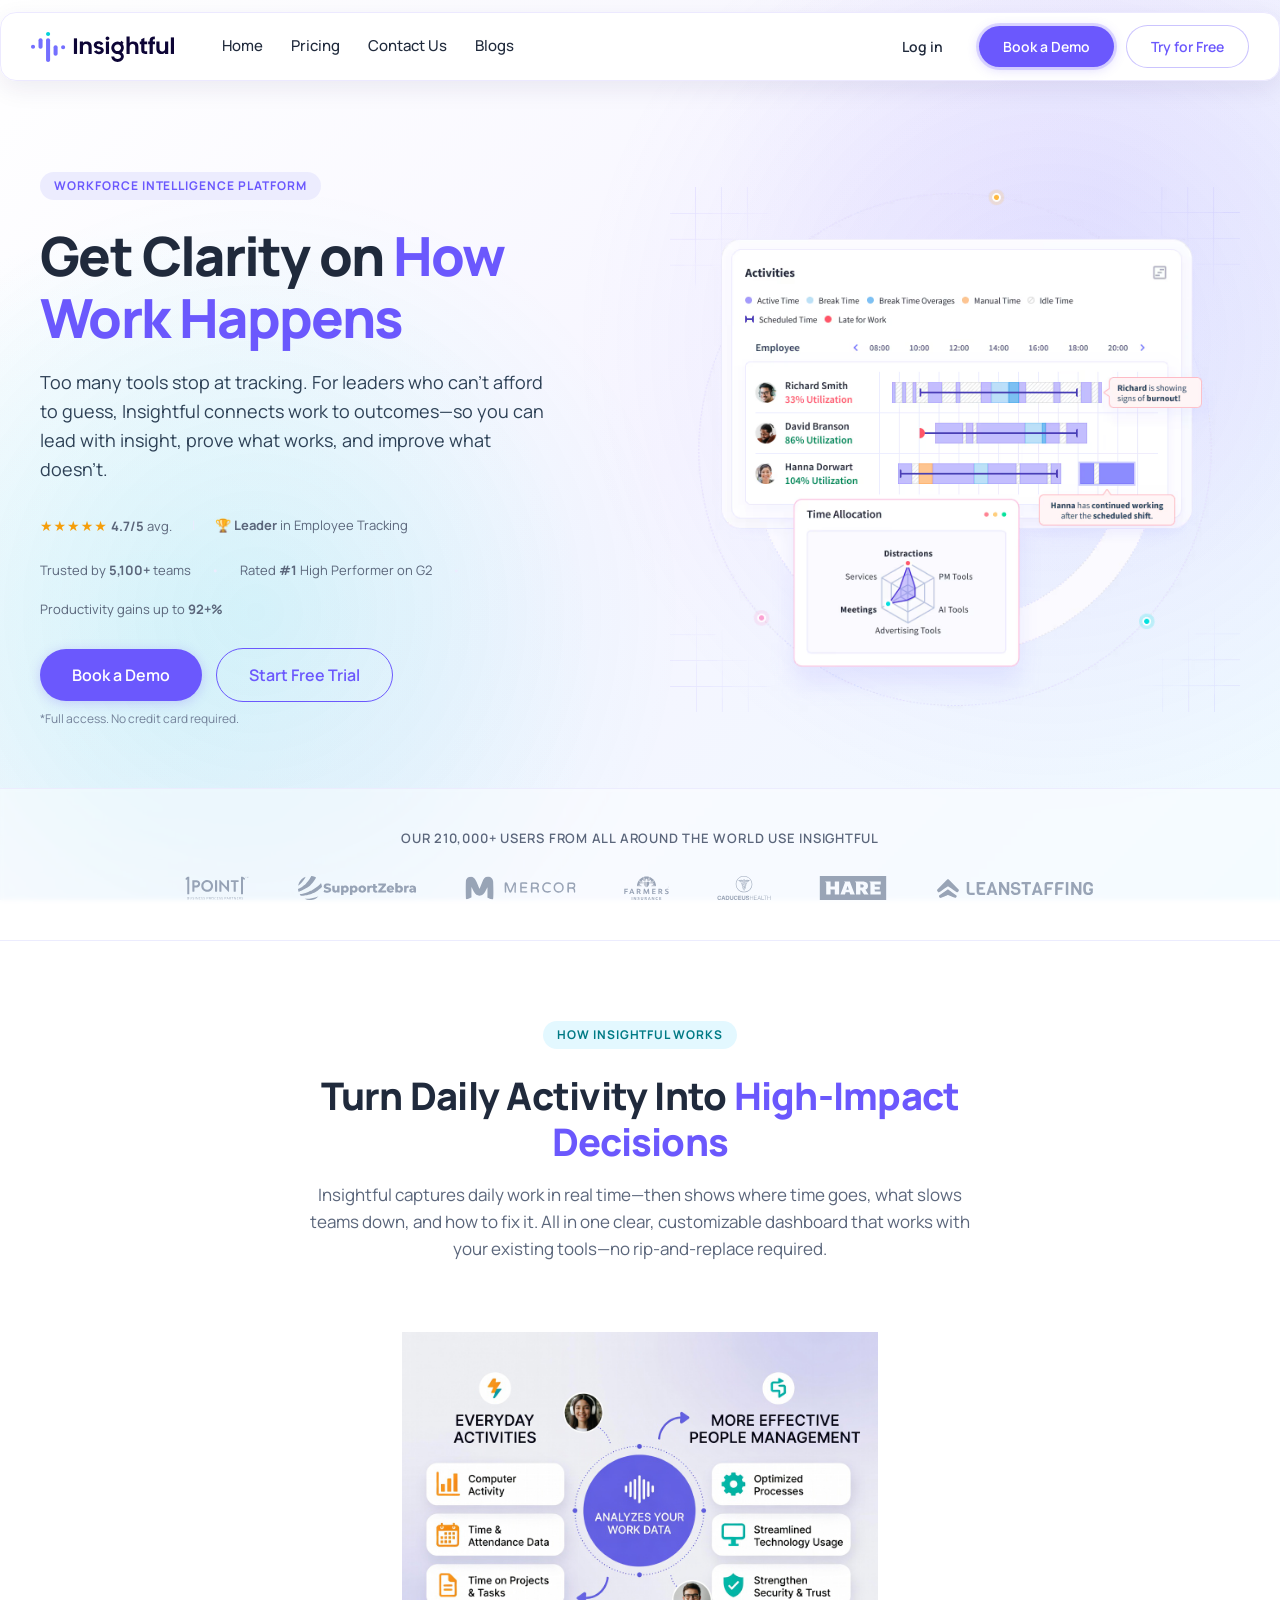
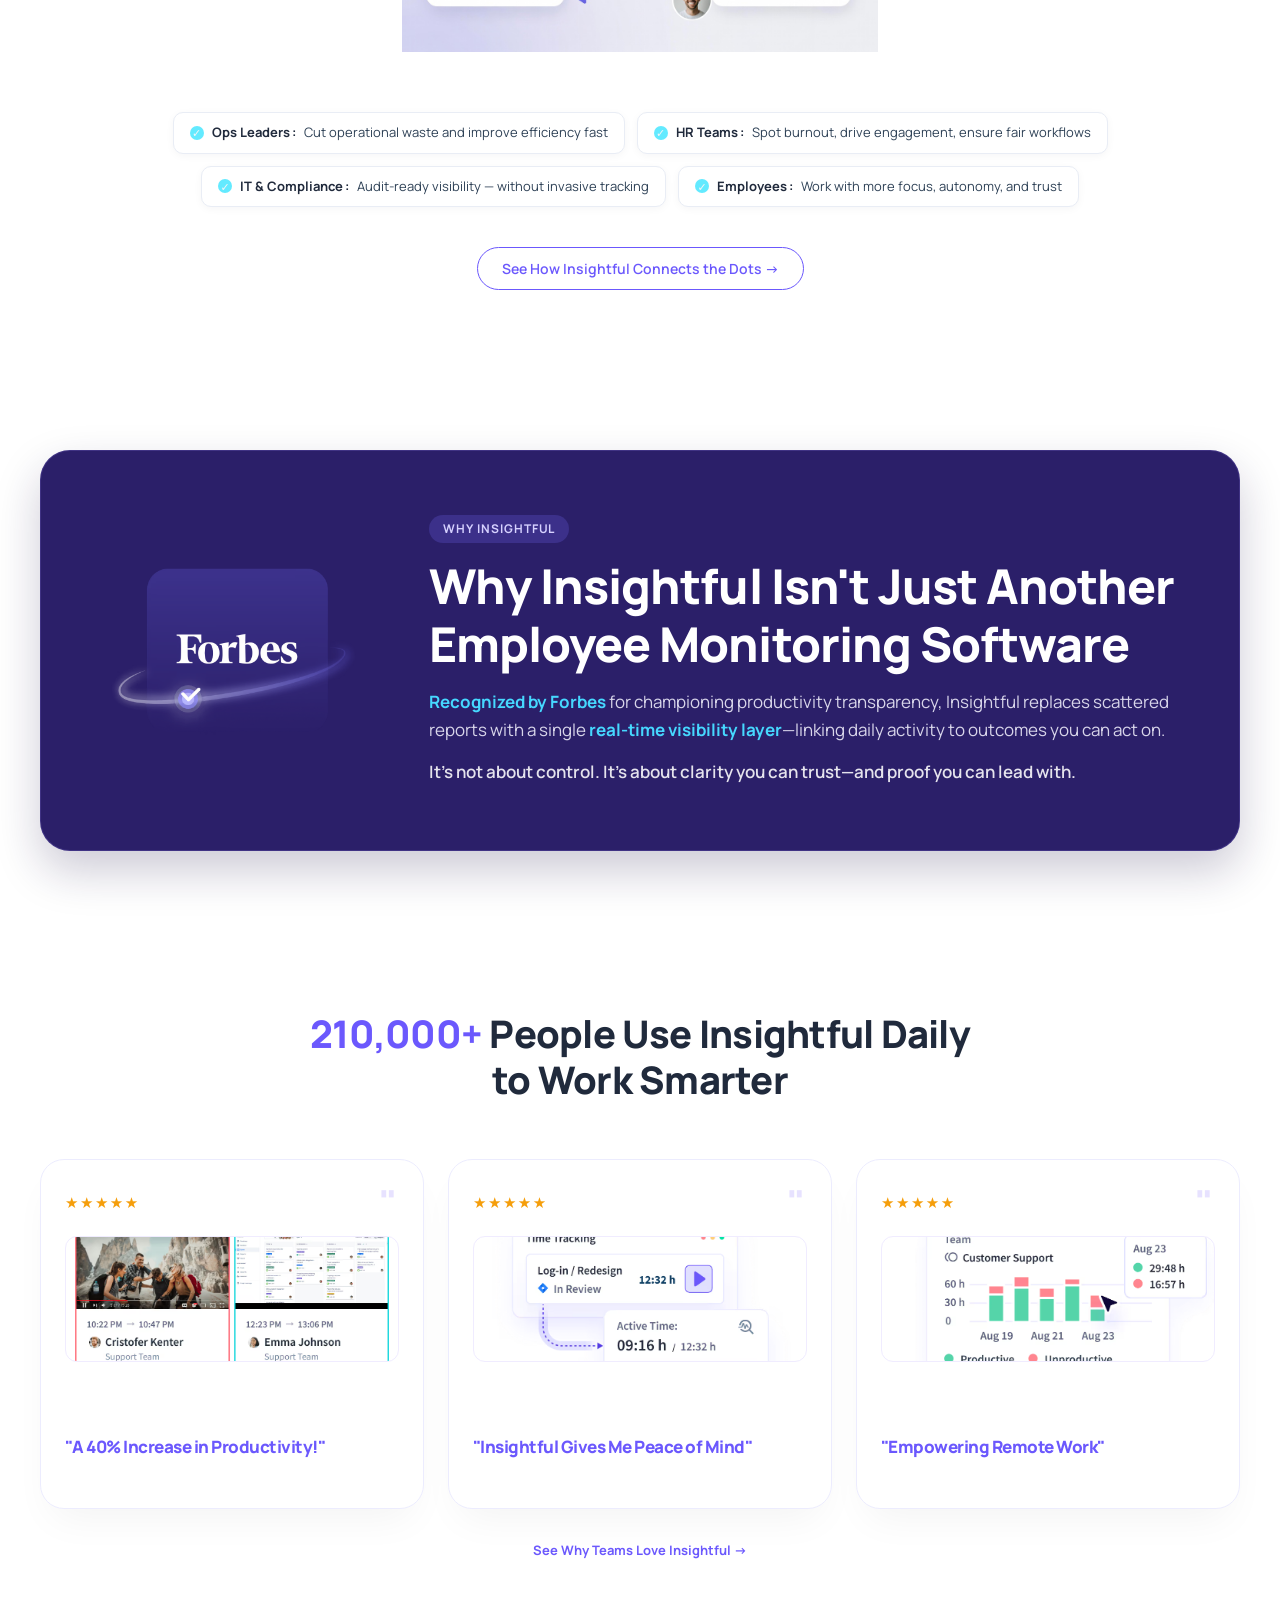
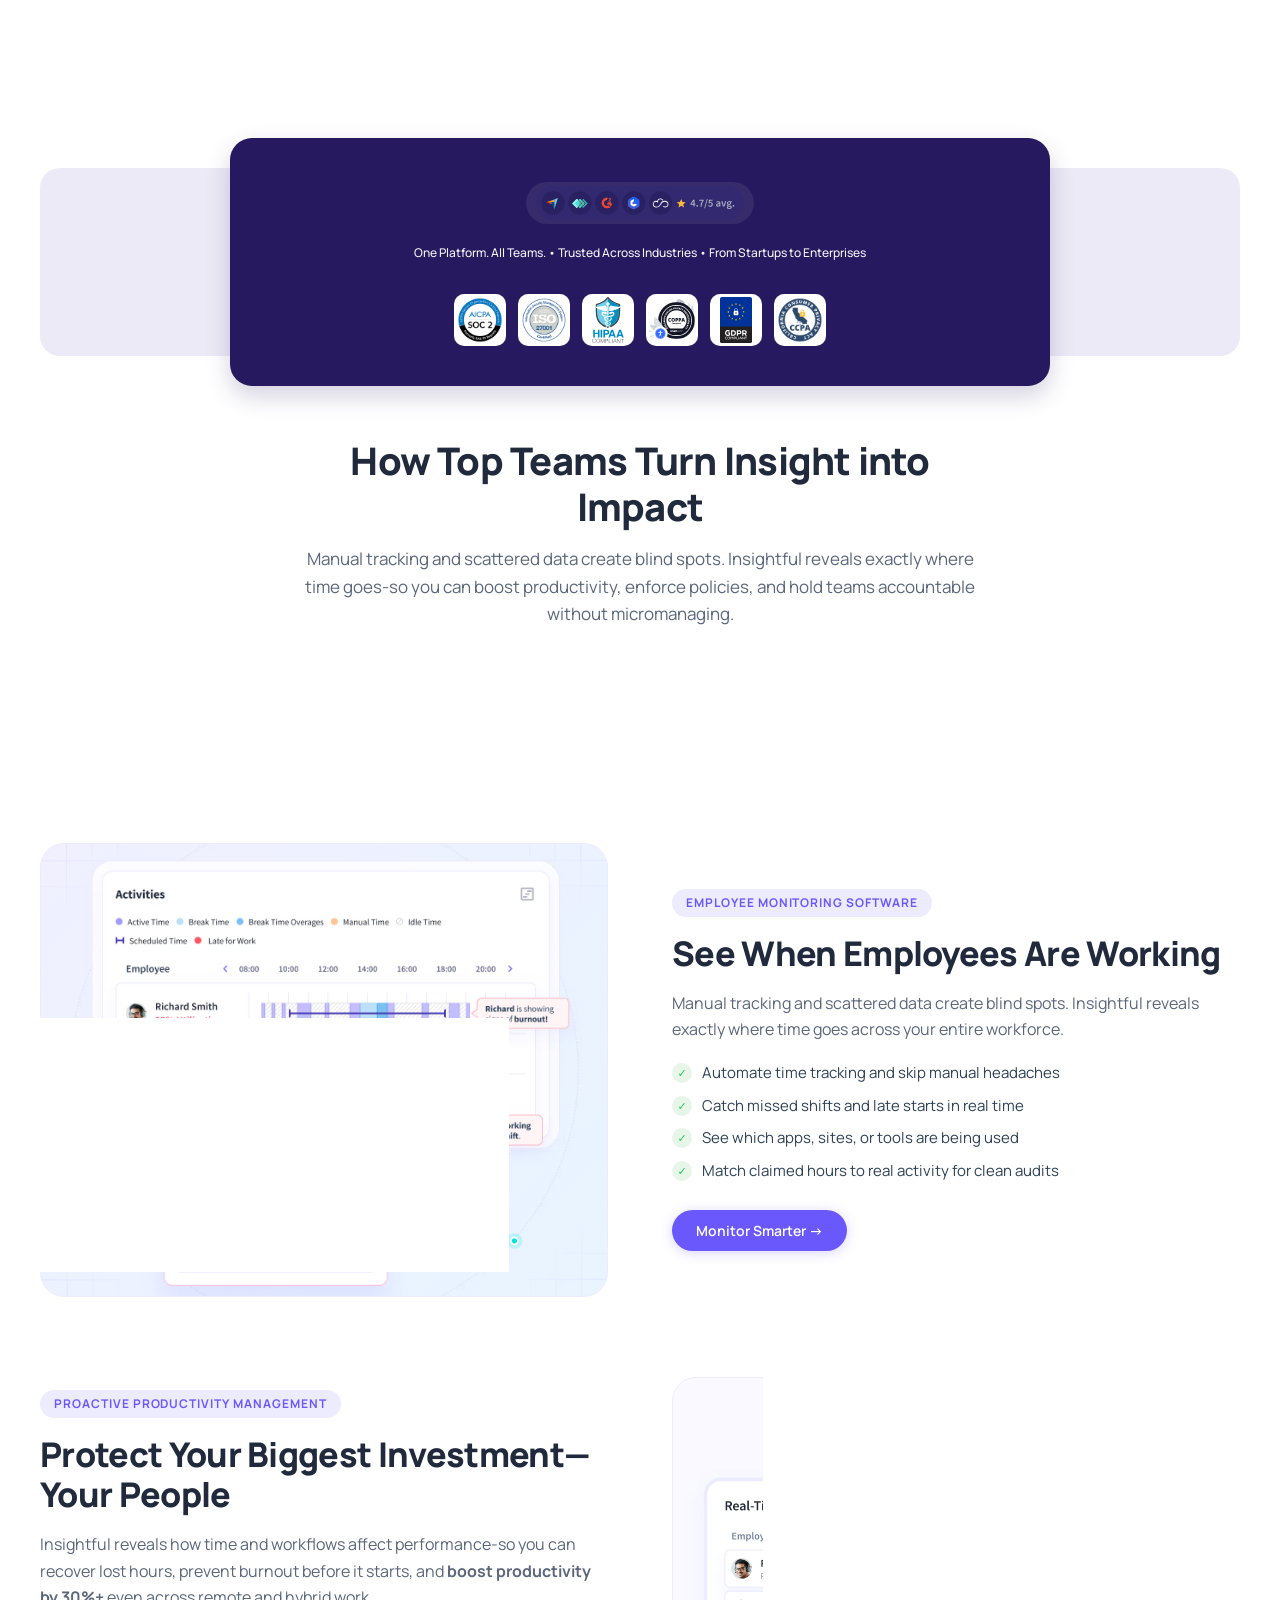
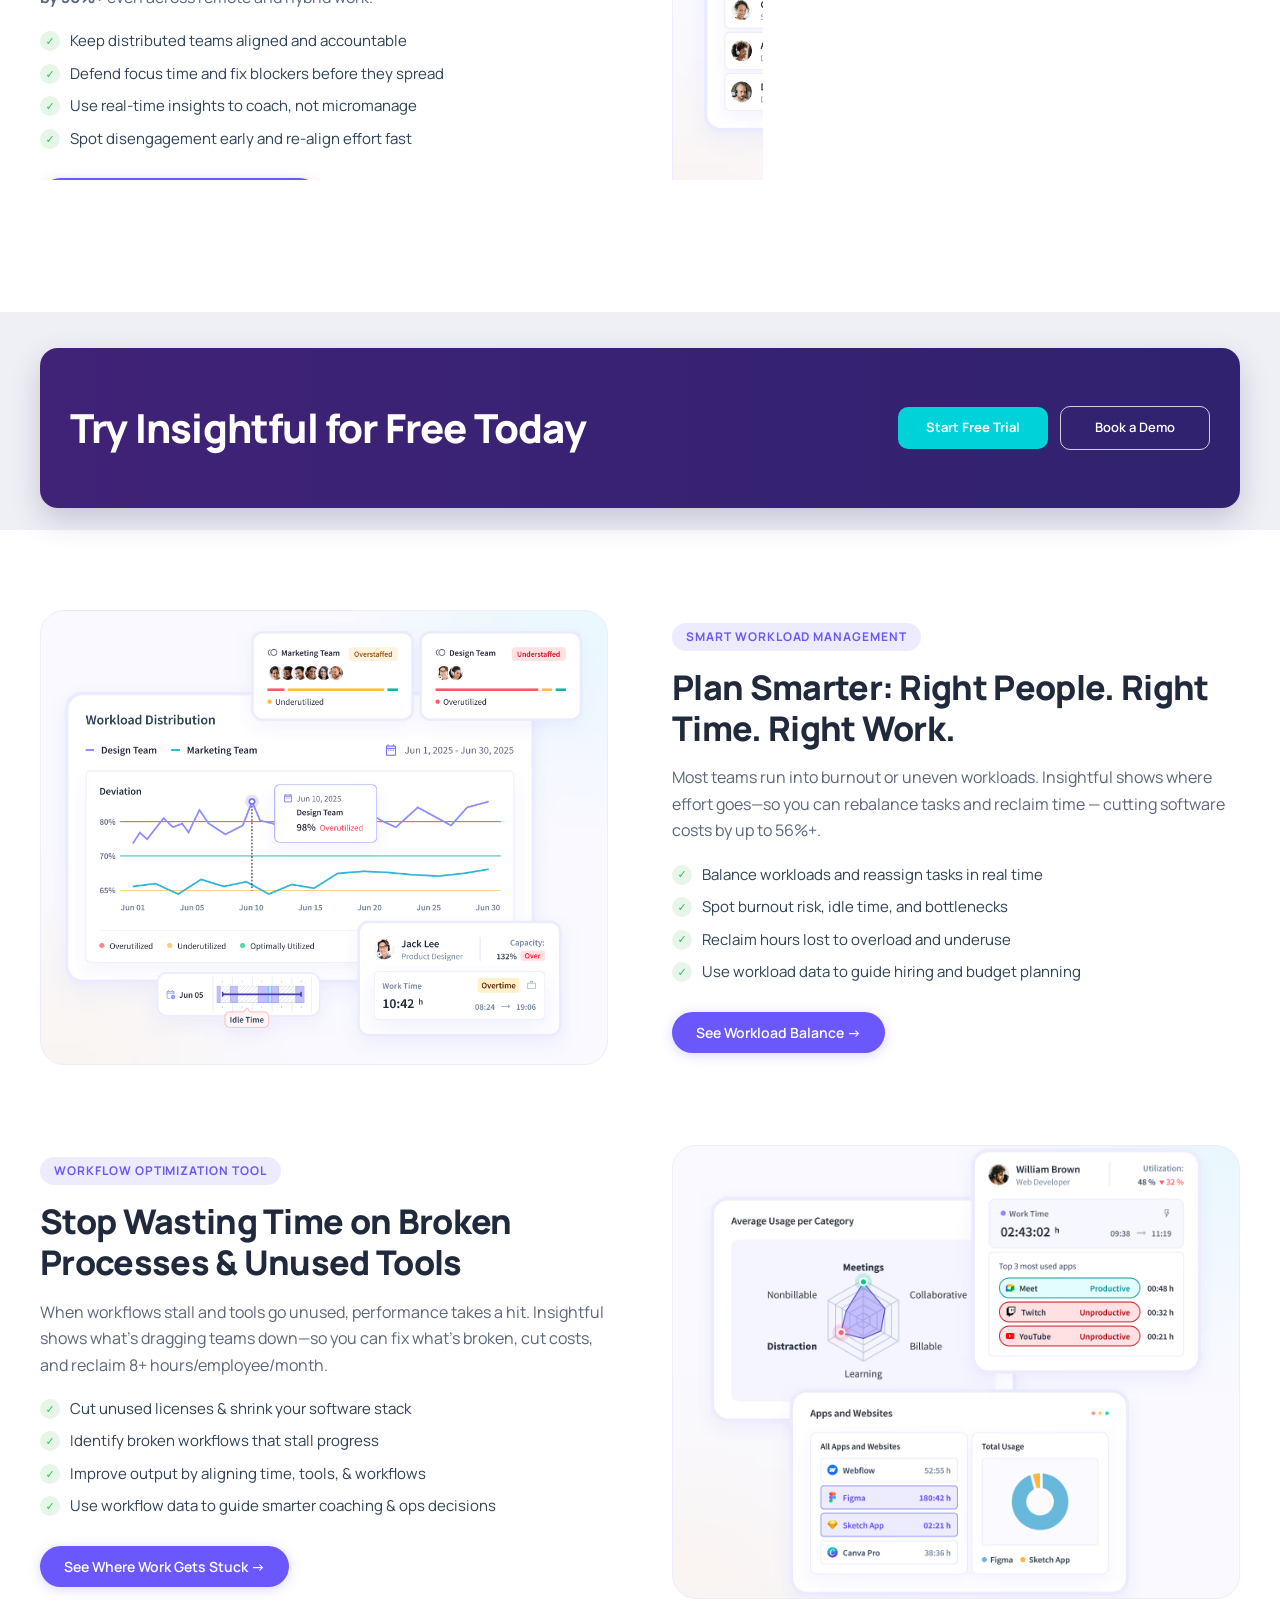
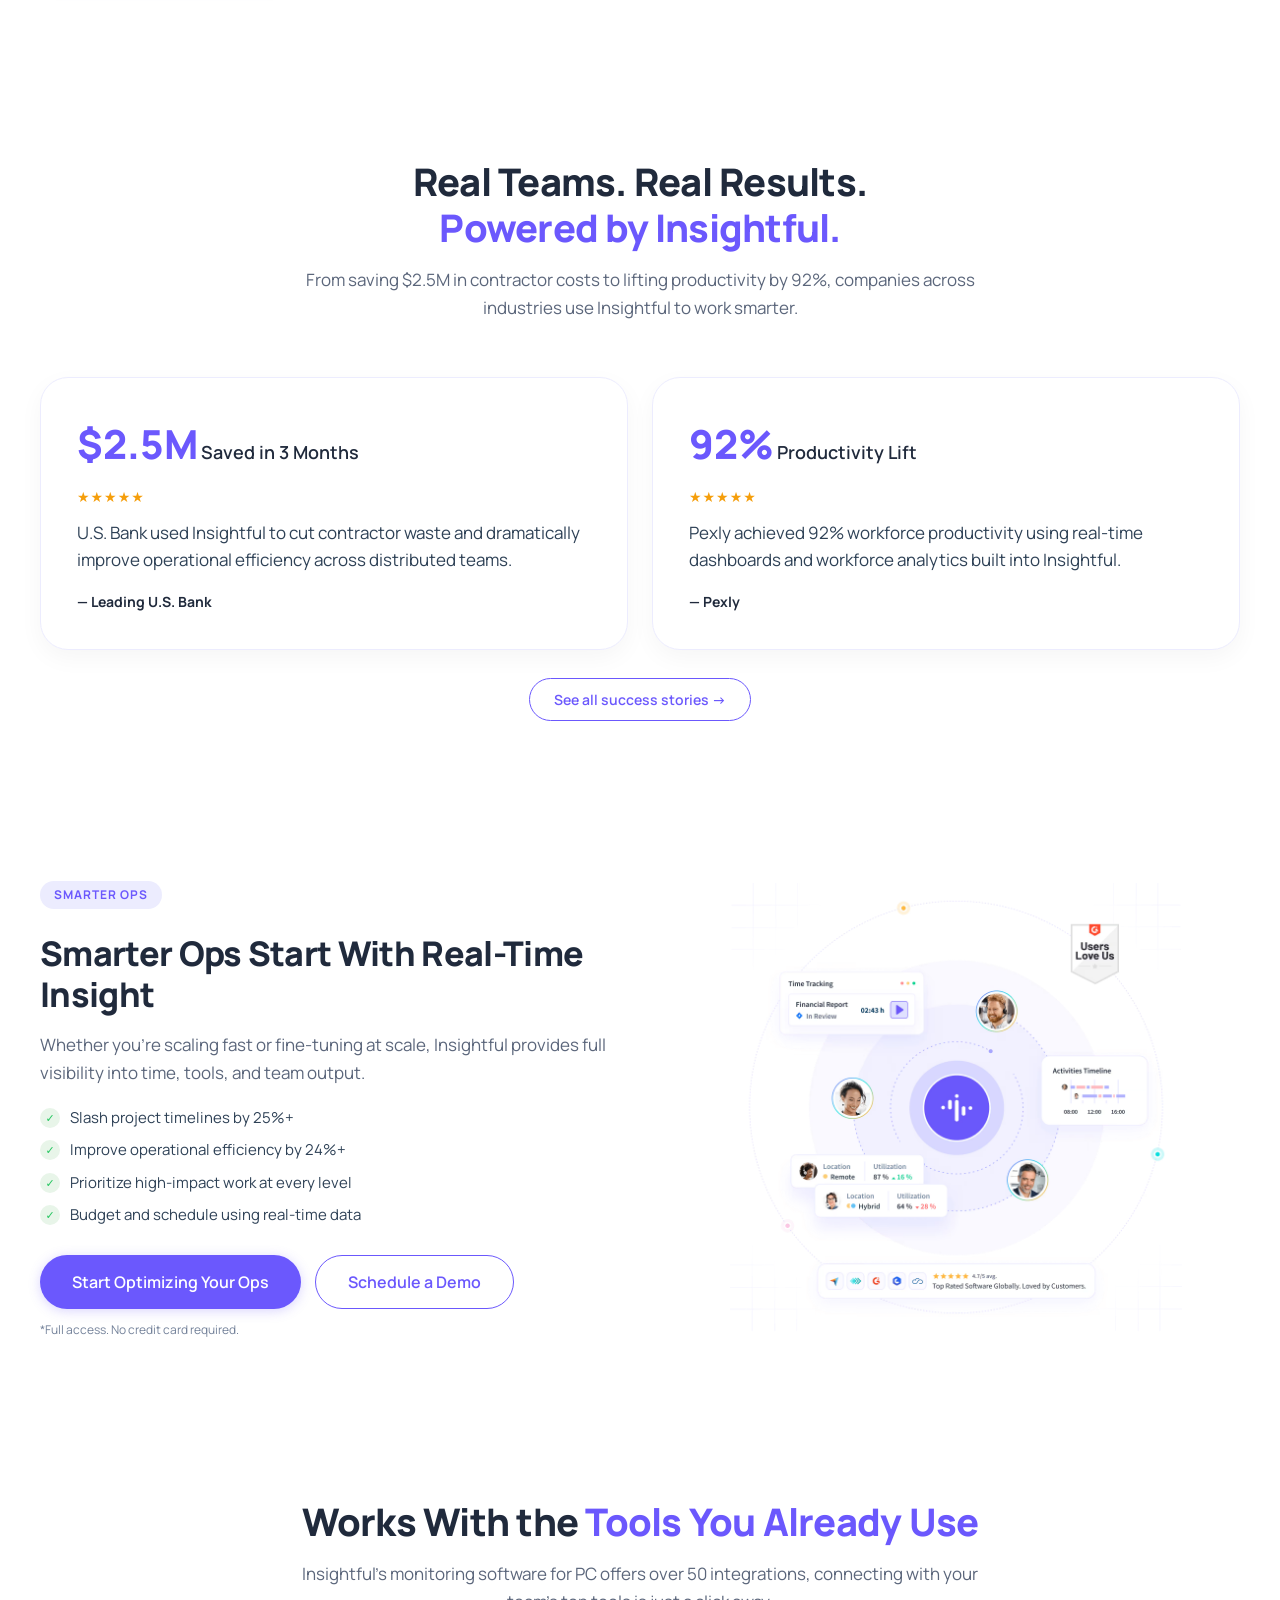
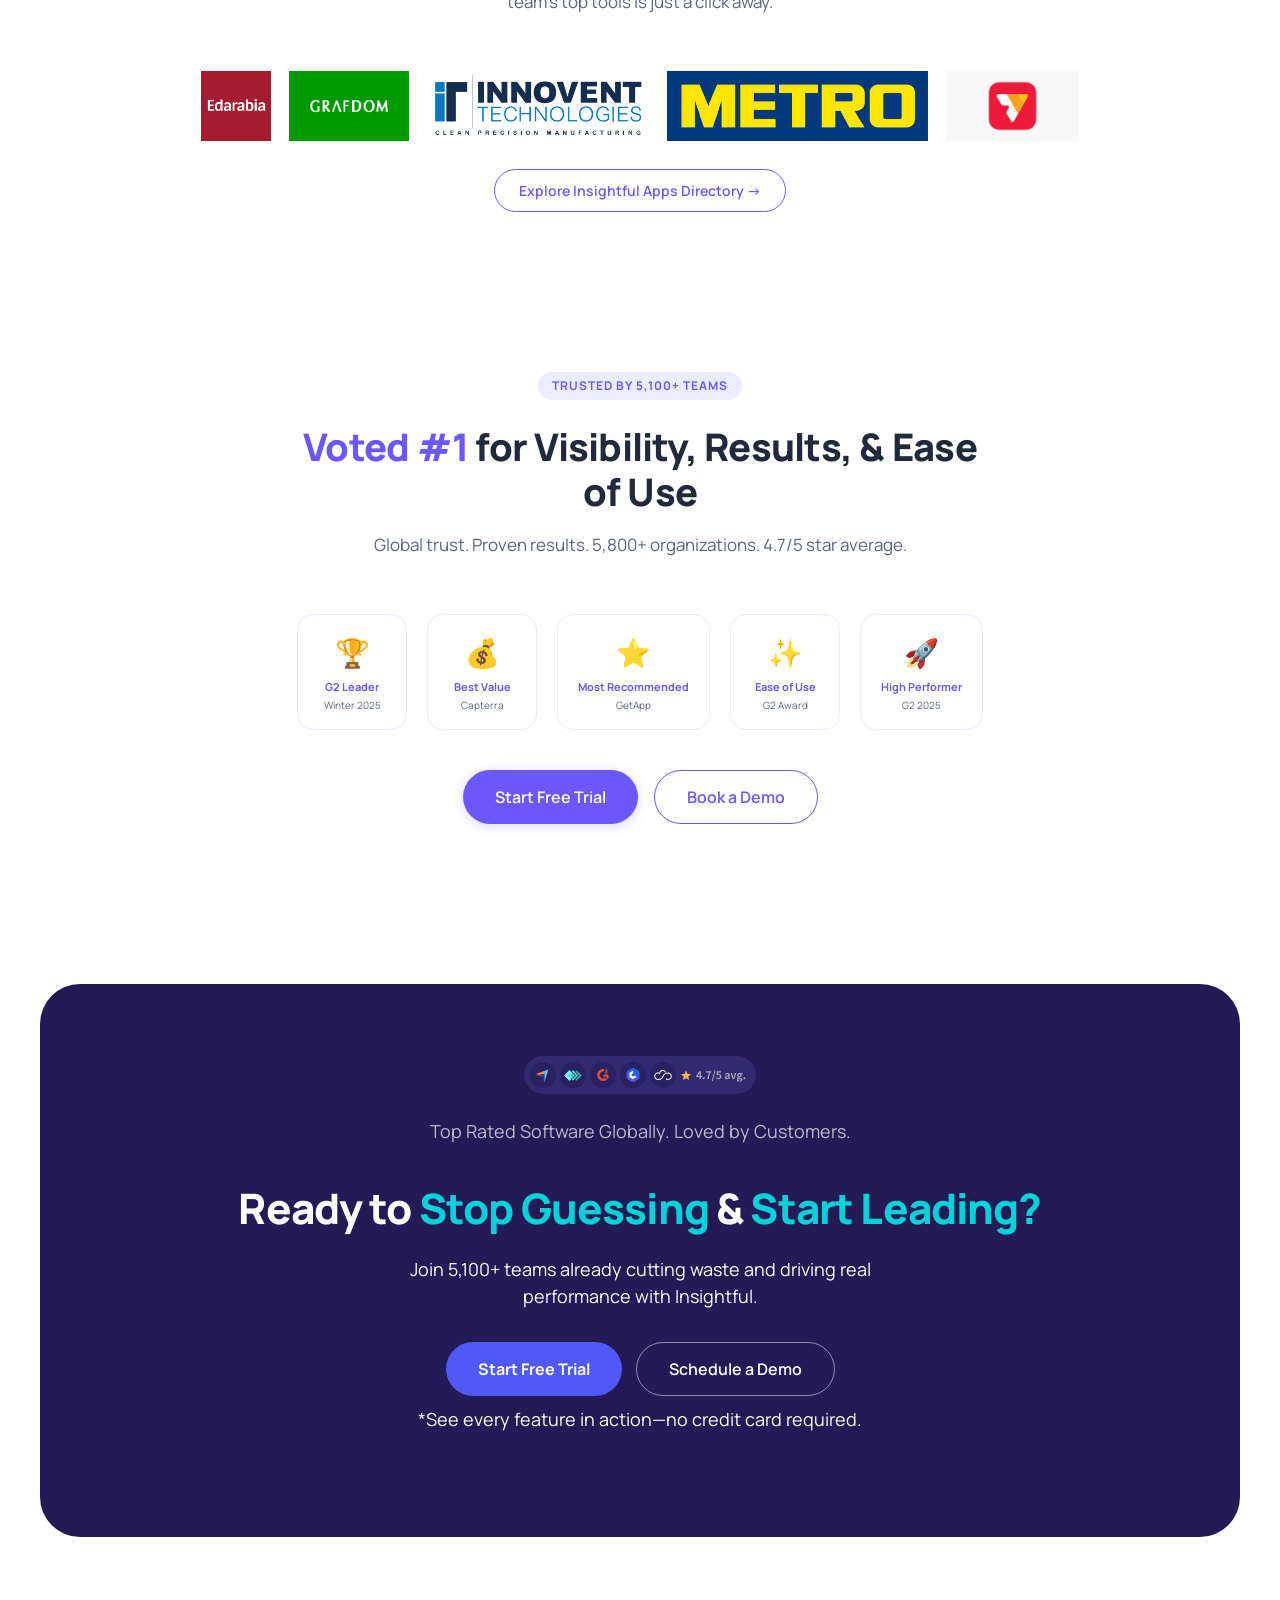
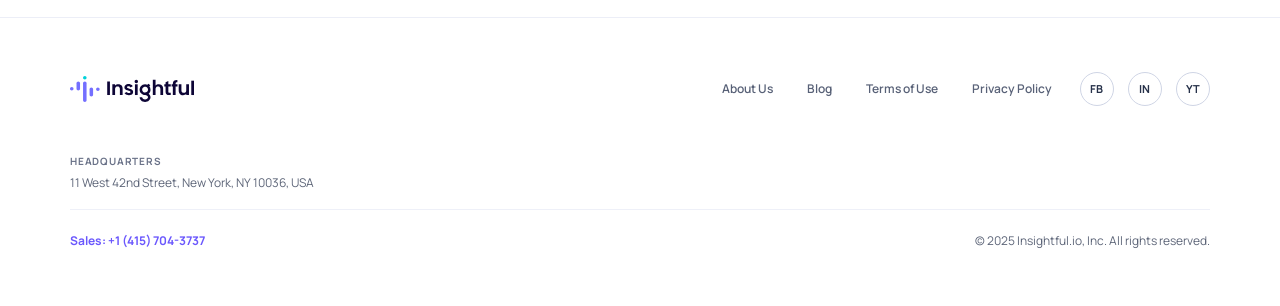
==== commit baa16c37: "footer header" ====
--- a/index.html
+++ b/index.html
@@ -13,20 +13,15 @@
 <header class="navbar">
   <nav class="nav-inner">
     <a href="#" class="logo">
-      <div class="logo-icon">
-        <span></span><span></span><span></span><span></span><span></span>
-      </div>
-      Insightful
+      <img src="logo/62fa18b88ff443465a9796cf_insightful-logo-primary (1).svg" alt="Insightful" class="logo-image">
     </a>
     <div class="nav-links">
-      <a href="#">Platform <svg width="12" height="12" viewBox="0 0 12 12" fill="none"><path d="M3 4.5L6 7.5L9 4.5" stroke="currentColor" stroke-width="1.5" stroke-linecap="round" stroke-linejoin="round"/></svg></a>
-      <a href="#">Products <svg width="12" height="12" viewBox="0 0 12 12" fill="none"><path d="M3 4.5L6 7.5L9 4.5" stroke="currentColor" stroke-width="1.5" stroke-linecap="round" stroke-linejoin="round"/></svg></a>
-      <a href="#">Solutions <svg width="12" height="12" viewBox="0 0 12 12" fill="none"><path d="M3 4.5L6 7.5L9 4.5" stroke="currentColor" stroke-width="1.5" stroke-linecap="round" stroke-linejoin="round"/></svg></a>
-      <a href="./pricing.html">Pricing</a>
-      <a href="#">Resources <svg width="12" height="12" viewBox="0 0 12 12" fill="none"><path d="M3 4.5L6 7.5L9 4.5" stroke="currentColor" stroke-width="1.5" stroke-linecap="round" stroke-linejoin="round"/></svg></a>
+      <a href="#">Home</a>
+      <a href="#">Pricing</a>
+      <a href="#">Contact Us</a>
+      <a href="#">Blogs</a>
     </div>
     <div class="nav-actions">
-      <a href="#" class="btn btn-ghost">🌐 EN</a>
       <a href="#" class="btn btn-ghost">Log in</a>
       <a href="#" class="btn btn-purple">Book a Demo</a>
       <a href="#" class="btn btn-teal">Try for Free</a>
@@ -103,7 +98,7 @@
 </div>
 
 <!-- ═══ HOW IT WORKS ═══ -->
-<section class="section">
+<section class="section" style="background:#ffffff !important;background-image:none !important;">
   <div class="container">
     <div class="section-header">
       <span class="badge badge-teal">How Insightful Works</span>
@@ -414,8 +409,12 @@
       <h2>Works With the <span class="text-purple">Tools You Already Use</span></h2>
       <p>Insightful's monitoring software for PC offers over 50 integrations, connecting with your team's top tools is just a click away.      </p>
     </div>
-    <div>
-        <img src="./images/" alt="Insightful integrations" class="feature-shot" />
+    <div class="integrations-logos" style="display:flex;flex-wrap:wrap;gap:18px;justify-content:center;align-items:center;margin-bottom:28px;">
+      <img src="logo/edarabia.jpg" alt="Edarabia logo" class="feature-shot" style="max-height:70px;width:auto;object-fit:contain;" />
+      <img src="logo/grafdom.jpg" alt="Grafdom logo" class="feature-shot" style="max-height:70px;width:auto;object-fit:contain;" />
+      <img src="logo/Innovent-Technologies.png" alt="Innovent Technologies logo" class="feature-shot" style="max-height:70px;width:auto;object-fit:contain;" />
+      <img src="logo/metro.png" alt="Metro logo" class="feature-shot" style="max-height:70px;width:auto;object-fit:contain;" />
+      <img src="logo/vyapar.png" alt="Vyapar logo" class="feature-shot" style="max-height:70px;width:auto;object-fit:contain;" />
     </div>
     <div style="text-align:center;">
       <a href="#" class="btn btn-outline">Explore Insightful Apps Directory →</a>
@@ -424,7 +423,7 @@
 </section>
 
 <!-- ═══ AWARDS ═══ -->
-<section class="section">
+<section class="section" style="background-color:#ffffff !important;background-image:none !important;">
   <div class="container">
     <div class="section-header">
       <span class="badge badge-purple">Trusted by 5,100+ Teams</span>
@@ -449,14 +448,15 @@
 <section class="section-light">
   <div class="container">
     <div class="cta-block">
-      <div style="font-size:32px;margin-bottom:12px;">⭐</div>
+      <div style="font-size:32px;margin-bottom:12px;"><img src="images/topIcons.svg" alt="Top Rated Software Globally. Loved by Customers."></div>
+      <div style="font-size:32px;margin-bottom:12px;"><p>Top Rated Software Globally. Loved by Customers.</p></div>
       <h2>Ready to <span style="color:var(--teal);">Stop Guessing</span> & <span style="color:var(--teal);">Start Leading?</span></h2>
-      <p>Join 5,100+ teams already cutting waste and driving real performance with Insightful.</p>
+      <p style="color:#ffffff;">Join 5,100+ teams already cutting waste and driving real performance with Insightful.</p>
       <div class="cta-row">
-        <a href="#" class="btn btn-lg" style="background:white;color:var(--navy);font-weight:700;">Start Free Trial</a>
+        <a href="#" class="btn btn-lg" style="background:rgb(80, 88, 245);color:#ffffff;font-weight:700;">Start Free Trial</a>
         <a href="#" class="btn btn-outline-light btn-lg">Schedule a Demo</a>
       </div>
-      <p class="cta-fine">No credit card required · See every feature in action</p>
+      <p class="cta-fine" style="color:#ffffff; margin-top:10px;">*See every feature in action—no credit card required.</p>
     </div>
   </div>
 </section>
@@ -464,53 +464,37 @@
 <!-- ═══ FOOTER ═══ -->
 <footer class="footer">
   <div class="container">
-    <div class="footer-grid">
-      <div class="footer-brand">
-        <a href="#" class="logo" style="font-size:20px;">
-          <div class="logo-icon"><span></span><span></span><span></span><span></span><span></span></div>
-          Insightful
-        </a>
-        <p>Workforce intelligence for teams who can't afford to guess. Real-time clarity on how work actually happens.</p>
-      </div>
-      <div class="footer-col">
-        <h4>Features</h4>
-        <a href="#">Employee Monitoring</a>
-        <a href="#">Time Tracking</a>
-        <a href="#">Screen Monitoring</a>
-        <a href="#">Productivity Management</a>
-        <a href="#">Workforce Analytics</a>
-      </div>
-      <div class="footer-col">
-        <h4>Solutions</h4>
-        <a href="#">Remote Teams</a>
-        <a href="#">Hybrid Work</a>
-        <a href="#">Enterprise</a>
-        <a href="#">Return to Office</a>
-        <a href="#">BPO & Call Centers</a>
-      </div>
-      <div class="footer-col">
-        <h4>Resources</h4>
+    <div class="footer-top">
+      <a href="#" class="footer-logo">
+        <img src="./logo/62fa18b88ff443465a9796cf_insightful-logo-primary (1).svg" alt="Insightful logo">
+      </a>
+      <div class="footer-top-nav">
+        <a href="#">About Us</a>
         <a href="#">Blog</a>
-        <a href="#">Help Center</a>
-        <a href="#">Webinars</a>
-        <a href="#">ROI Calculator</a>
-        <a href="#">Success Stories</a>
-      </div>
-      <div class="footer-col">
-        <h4>Company</h4>
-        <a href="#">About Us</a>
-        <a href="#">Careers</a>
-        <a href="#">Partners</a>
-        <a href="#">Contact</a>
-        <a href="#">Security</a>
-      </div>
-    </div>
-    <div class="footer-bottom">
-      <p>© 2025 Insightful.io, Inc — All Rights Reserved</p>
-      <div class="footer-bottom-links">
+        <a href="#">Terms of Use</a>
         <a href="#">Privacy Policy</a>
-        <a href="#">Terms of Use</a>
-        <a href="#">System Status</a>
+      </div>
+      <div class="footer-social">
+        <a href="#" aria-label="Facebook"><span>Fb</span></a>
+        <a href="#" aria-label="LinkedIn"><span>in</span></a>
+        <a href="#" aria-label="YouTube"><span>YT</span></a>
+      </div>
+    </div>
+
+    <div class="footer-legal">
+      <div class="footer-legal-top">
+        <div class="footer-address-wrap">
+          <div class="footer-address">
+            <h5>Headquarters</h5>
+            <p>11 West 42nd Street, New York, NY 10036, USA</p>
+          </div>
+        </div>
+      </div>
+      <div class="footer-legal-bottom">
+        <a href="tel:+14157043737" class="footer-sales">Sales: +1 (415) 704-3737</a>
+        <div class="footer-copy-wrap">
+          <p>© 2025 Insightful.io, Inc. All rights reserved.</p>
+        </div>
       </div>
     </div>
   </div>
--- a/style.css
+++ b/style.css
@@ -93,6 +93,11 @@
       color: var(--text-dark);
     }
 
+    .navbar:not(.scrolled) .nav-links a:hover,
+    .navbar:not(.scrolled) .nav-actions .btn-ghost:hover {
+      color: var(--purple);
+    }
+
     .navbar:not(.scrolled) .btn-purple {
       background: var(--purple);
       color: #fff;
@@ -122,6 +127,12 @@
       white-space: nowrap;
     }
 
+    .logo-image {
+      height: 30px;
+      width: auto;
+      display: block;
+    }
+
     .logo-icon {
       display: flex;
       align-items: flex-end;
@@ -157,6 +168,28 @@
       display: flex;
       align-items: center;
       gap: 4px;
+      position: relative;
+      transition: color 0.2s ease;
+    }
+
+    .nav-links a::after {
+      content: "";
+      position: absolute;
+      left: 0;
+      bottom: -6px;
+      width: 0;
+      height: 2px;
+      border-radius: 2px;
+      background: linear-gradient(90deg, var(--purple), var(--teal));
+      transition: width 0.25s ease;
+    }
+
+    .nav-links a:hover {
+      color: var(--purple);
+    }
+
+    .nav-links a:hover::after {
+      width: 100%;
     }
 
     .nav-links a svg { opacity: 0.6; }
@@ -166,6 +199,26 @@
       align-items: center;
       gap: 12px;
       margin-left: auto;
+    }
+
+    .navbar .nav-actions .btn-ghost {
+      position: relative;
+    }
+
+    .navbar .nav-actions .btn-ghost::after {
+      content: "";
+      position: absolute;
+      left: 24px;
+      bottom: 8px;
+      width: 0;
+      height: 2px;
+      border-radius: 2px;
+      background: linear-gradient(90deg, var(--purple), var(--teal));
+      transition: width 0.25s ease;
+    }
+
+    .navbar .nav-actions .btn-ghost:hover::after {
+      width: calc(100% - 48px);
     }
 
     .btn {
@@ -1177,46 +1230,212 @@
 
     /* ───── FOOTER ───── */
     .footer {
-      background: rgba(249, 249, 255, 0.68);
-      border-top: 1px solid var(--border);
-      padding: 64px 0 32px;
+      background: #ffffff;
+      border-top: 1px solid #eceef7;
+      padding: 54px 0 56px;
+    }
+
+    .footer .container {
+      max-width: 1220px;
+    }
+
+    .footer-top {
+      display: flex;
+      align-items: center;
+      justify-content: space-between;
+      gap: 28px;
+      padding-bottom: 26px;
+      margin-bottom: 22px;
+    }
+
+    .footer-logo img {
+      display: block;
+      height: 26px;
+      width: auto;
+    }
+
+    .footer-top-nav {
+      display: flex;
+      align-items: center;
+      gap: 34px;
+      margin-left: auto;
+    }
+
+    .footer-top-nav a {
+      color: #586177;
+      text-decoration: none;
+      font-size: 12px;
+      font-weight: 600;
+    }
+
+    .footer-top-nav a:hover {
+      color: var(--purple);
+    }
+
+    .footer-social {
+      display: flex;
+      align-items: center;
+      gap: 14px;
+    }
+
+    .footer-social a {
+      width: 34px;
+      height: 34px;
+      border-radius: 50%;
+      border: 1px solid #cfd5e5;
+      color: #27324a;
+      text-decoration: none;
+      display: inline-flex;
+      align-items: center;
+      justify-content: center;
+      font-size: 13px;
+      font-weight: 700;
+      line-height: 1;
+    }
+
+    .footer-social a span {
+      font-size: 11px;
+      letter-spacing: 0.01em;
+      text-transform: uppercase;
+    }
+
+    .footer-social a:hover {
+      border-color: var(--purple);
+      color: var(--purple);
     }
 
     .footer-grid {
       display: grid;
-      grid-template-columns: 2fr 1fr 1fr 1fr 1fr;
-      gap: 40px;
-      margin-bottom: 56px;
-    }
-
-    .footer-brand p { font-size: 14px; color: var(--text-muted); margin-top: 14px; line-height: 1.6; max-width: 240px; }
+      grid-template-columns: repeat(5, minmax(0, 1fr));
+      gap: 42px;
+      padding-bottom: 10px;
+    }
+
+    .footer-col h4 {
+      font-size: 12px;
+      font-weight: 800;
+      color: #6b58fd;
+      letter-spacing: 0.04em;
+      text-transform: uppercase;
+      margin-bottom: 14px;
+    }
+
+    .footer-col a {
+      display: block;
+      text-decoration: none;
+      color: #5f687d;
+      font-size: 12px;
+      margin-bottom: 10px;
+      line-height: 1.4;
+    }
+
 
     .footer-col h4 { font-size: 14px; font-weight: 700; color: var(--text-dark); margin-bottom: 20px; }
+
+    .footer-col a {
+      display: block;
+      text-decoration: none;
+      color: #000000;
+      font-size: 12px;
+      margin-bottom: 10px;
+      line-height: 1.4;
+    }
+
 
     .footer-col a { display: block; text-decoration: none; color: var(--text-muted); font-size: 14px; margin-bottom: 12px; }
     .footer-col a:hover { color: var(--purple); }
 
-    .footer-bottom {
-      border-top: 1px solid var(--border);
-      padding-top: 24px;
-      display: flex;
+    .footer-legal {
+      margin-top: 0;
+    }
+
+    .footer-legal-top {
+      display: flex;
+      align-items: flex-start;
       justify-content: space-between;
-      align-items: center;
+      gap: 32px;
+      padding: 0 0 18px;
+      border-bottom: 1px solid #eef0f8;
+    }
+
+    .footer-address-wrap {
+      display: flex;
+      gap: 44px;
       flex-wrap: wrap;
-      gap: 12px;
-    }
-
-    .footer-bottom p { font-size: 13px; color: var(--text-faint); }
-    .footer-bottom-links { display: flex; gap: 20px; }
-    .footer-bottom-links a { font-size: 13px; color: var(--text-faint); text-decoration: none; }
-    .footer-bottom-links a:hover { color: var(--purple); }
+    }
+
+    .footer-address h5 {
+      color: #6a7288;
+      font-size: 10px;
+      letter-spacing: 0.08em;
+      text-transform: uppercase;
+      margin-bottom: 5px;
+    }
+
+    .footer-address p {
+      color: #5d6578;
+      font-size: 12px;
+      line-height: 1.45;
+    }
+
+    .footer-policy-links {
+      display: flex;
+      align-items: flex-start;
+      gap: 18px;
+      flex-wrap: wrap;
+      justify-content: flex-end;
+      max-width: 560px;
+    }
+
+    .footer-policy-links a {
+      text-decoration: none;
+      color: #5f687d;
+      font-size: 12px;
+      font-weight: 500;
+      white-space: nowrap;
+    }
+
+    .footer-policy-links a:hover {
+      color: var(--purple);
+    }
+
+    .footer-legal-bottom {
+      display: flex;
+      align-items: center;
+      justify-content: space-between;
+      gap: 16px;
+      padding-top: 22px;
+    }
+
+    .footer-sales {
+      text-decoration: none;
+      color: #6b58fd;
+      font-size: 12px;
+      font-weight: 700;
+    }
+
+    .footer-copy-wrap {
+      text-align: right;
+    }
+
+    .footer-copy-wrap p {
+      color: #5d6578;
+      font-size: 12px;
+      margin-bottom: 0;
+    }
 
     /* ───── RESPONSIVE ───── */
     @media (max-width: 1024px) {
       .hero-inner, .two-col, .feature-row, .testimonial-grid { grid-template-columns: 1fr; }
       .stats-grid { grid-template-columns: repeat(2, minmax(0, 1fr)); }
       .audience-grid { justify-content: center; }
-      .footer-grid { grid-template-columns: 1fr 1fr; }
+      .footer-top { flex-wrap: wrap; }
+      .footer-top-nav { margin-left: 0; order: 3; width: 100%; flex-wrap: wrap; gap: 18px; }
+      .footer-grid { grid-template-columns: repeat(2, minmax(0, 1fr)); }
+      .footer-legal-top { flex-direction: column; }
+      .footer-policy-links { justify-content: flex-start; max-width: none; }
+      .footer-legal-bottom { flex-direction: column; align-items: flex-start; }
+      .footer-copy-wrap { text-align: left; }
       .feature-row.reverse { direction: ltr; }
       .nav-links { display: none; }
       .nav-inner { gap: 22px; padding: 12px 18px; }
@@ -1253,879 +1472,8 @@
       .card-title { font-size: 17px; min-height: 48px; }
       .nav-inner { margin-top: 10px; border-radius: 12px; }
       .navbar.scrolled .nav-inner { margin-top: 0; border-radius: 0; }
-    }
-
-/* ===== PRICING PAGE ===== */
-.pricing-page {
-  background: #ffffff;
-}
-
-.pricing-page::before {
-  display: none;
-}
-
-.nav-links a.is-active {
-  color: var(--purple);
-  font-weight: 700;
-}
-
-.pricing-hero {
-  padding: 62px 0 26px;
-  text-align: center;
-}
-
-.pricing-kicker {
-  text-transform: uppercase;
-  letter-spacing: 0.12em;
-  font-size: 12px;
-  font-weight: 800;
-  color: var(--purple);
-  margin-bottom: 8px;
-}
-
-.pricing-hero h1 {
-  max-width: 620px;
-  margin: 0 auto 14px;
-  font-size: clamp(36px, 4.5vw, 52px);
-  line-height: 1.18;
-  color: var(--navy);
-}
-
-.billing-toggle {
-  margin: 0 auto;
-  width: fit-content;
-  display: flex;
-  gap: 14px;
-  align-items: center;
-}
-
-.billing-toggle.compact {
-  padding: 0;
-  border: 0;
-  border-radius: 0;
-  background: transparent;
-}
-
-.billing-btn {
-  border: 0;
-  background: transparent;
-  color: #9ba3b5;
-  padding: 0;
-  font: 700 14px/1 "Manrope", sans-serif;
-  cursor: pointer;
-  display: inline-flex;
-  align-items: center;
-  gap: 8px;
-}
-
-.billing-btn span {
-  color: #98a0b1;
-  font-size: 12px;
-  font-weight: 700;
-}
-
-.billing-btn.is-selected {
-  color: var(--purple);
-}
-
-.billing-btn.is-selected::before {
-  content: "";
-  width: 8px;
-  height: 8px;
-  border-radius: 50%;
-  background: var(--purple);
-  box-shadow: 0 0 0 3px rgba(107, 88, 253, 0.15);
-}
-
-.billing-btn.is-selected span {
-  color: var(--purple);
-}
-
-.pricing-plans {
-  padding: 18px 0 70px;
-}
-
-.pricing-grid {
-  display: grid;
-  grid-template-columns: repeat(4, minmax(0, 1fr));
-  gap: 14px;
-}
-
-.plan-card {
-  background: #fff;
-  border: 1px solid #ebe8f8;
-  border-radius: 14px;
-  padding: 20px 18px 22px;
-  box-shadow: 0 8px 20px rgba(35, 26, 86, 0.05);
-  display: flex;
-  flex-direction: column;
-}
-
-.plan-head {
-  display: flex;
-  justify-content: space-between;
-  align-items: flex-start;
-  gap: 8px;
-}
-
-.plan-name {
-  color: #252f43;
-  font-size: 18px;
-  font-weight: 700;
-  letter-spacing: 0;
-  text-transform: none;
-  line-height: 1.25;
-}
-
-.plan-mini-icon {
-  color: var(--purple);
-  font-size: 25px;
-  font-weight: 800;
-  line-height: 1;
-  margin-top: 1px;
-}
-
-.plan-users {
-  margin-top: 8px;
-  color: #8d96ab;
-  font-size: 11px;
-  font-weight: 800;
-  letter-spacing: 0.06em;
-  text-transform: uppercase;
-}
-
-.plan-desc {
-  margin: 10px 0 18px;
-  color: #5f6b83;
-  min-height: 96px;
-  font-size: 14px;
-  line-height: 1.45;
-}
-
-.plan-card h2 {
-  margin-top: 2px;
-  color: var(--navy);
-  font-size: 44px;
-  line-height: 1.02;
-}
-
-.plan-meta {
-  color: #8e97ab;
-  font-size: 12px;
-  margin-top: 5px;
-}
-
-.plan-note {
-  color: #9aa3b6;
-  font-size: 11px;
-  margin-top: 8px;
-  text-align: center;
-}
-
-.plan-includes {
-  color: #2d3650;
-  font-size: 13px;
-  font-weight: 700;
-  margin-top: 14px;
-}
-
-.plan-btn {
-  width: 100%;
-  justify-content: center;
-  padding: 11px 14px;
-  min-height: 42px;
-  font-size: 14px;
-  border-radius: 10px;
-  margin-top: 10px;
-}
-
-.plan-card ul {
-  margin-top: 10px;
-  list-style: none;
-  display: grid;
-  gap: 10px;
-}
-
-.plan-card li {
-  position: relative;
-  padding-left: 18px;
-  color: var(--text-mid);
-  font-size: 13px;
-  line-height: 1.35;
-}
-
-.plan-card li::before {
-  content: "•";
-  position: absolute;
-  left: 0;
-  top: -1px;
-  color: var(--teal);
-  font-weight: 700;
-}
-
-.enterprise-plan .plan-card h2,
-.enterprise-plan h2 {
-  font-size: 46px;
-}
-
-.compare-section {
-  padding: 0 0 56px;
-}
-
-.compare-cta-bar {
-  padding: 14px 0 30px;
-}
-
-.compare-cta-link {
-  width: 100%;
-  min-height: 62px;
-  border: 1px solid #b6aedf;
-  border-radius: 8px;
-  background: #f3f2fa;
-  display: inline-flex;
-  align-items: center;
-  justify-content: center;
-  gap: 8px;
-  color: #5a50c8;
-  font-size: 15px;
-  font-weight: 700;
-  text-decoration: none;
-  transition: border-color 0.2s ease, transform 0.2s ease;
-}
-
-.compare-cta-link:hover {
-  border-color: #9487e2;
-  transform: translateY(-1px);
-}
-
-.compare-cta-arrow {
-  width: 12px;
-  height: 12px;
-  flex: 0 0 12px;
-  line-height: 1;
-}
-
-.section-header.compact {
-  margin-bottom: 24px;
-  text-align: center;
-}
-
-.table-wrap {
-  border: 1px solid #e5e1ff;
-  border-radius: 18px;
-  overflow: auto;
-  background: #fff;
-  box-shadow: 0 12px 28px rgba(35, 26, 86, 0.07);
-}
-
-.compare-table {
-  width: 100%;
-  border-collapse: collapse;
-  min-width: 840px;
-}
-
-.compare-table th,
-.compare-table td {
-  padding: 15px 16px;
-  text-align: left;
-  border-bottom: 1px solid #efedff;
-  font-size: 14px;
-}
-
-.compare-table thead th {
-  background: #f5f3ff;
-  color: var(--navy);
-  font-weight: 800;
-}
-
-.compare-table tbody tr:last-child td {
-  border-bottom: 0;
-}
-
-.feature-compare-wrap {
-  margin-top: 0;
-  width: 100%;
-}
-
-.feature-group {
-  position: relative;
-  width: 100%;
-}
-
-.feature-group + .feature-group {
-  margin-top: 18px;
-}
-
-.feature-group-title {
-  position: sticky;
-  top: 332px;
-  z-index: 12;
-  display: flex;
-  align-items: center;
-  gap: 8px;
-  color: #6d63de;
-  font-size: 26px;
-  font-weight: 800;
-  background: #fff;
-  padding: 12px 0 12px;
-  border-bottom: 1px solid #ebe8f9;
-}
-
-.feature-group-icon {
-  font-size: 16px;
-  line-height: 1;
-}
-
-.feature-rows {
-  display: grid;
-  gap: 8px;
-  padding-top: 8px;
-  width: 100%;
-}
-
-.cmp-row {
-  display: grid;
-  grid-template-columns: minmax(280px, 2.2fr) 42px repeat(4, minmax(120px, 1fr));
-  align-items: center;
-  min-height: 52px;
-  width: 100%;
-  min-width: 100%;
-  max-width: 100%;
-  border-radius: 8px;
-  background: #f4f3fb;
-  overflow: hidden;
-  position: relative;
-  z-index: 1;
-}
-
-.cmp-row:nth-child(even) {
-  background: #fff;
-}
-
-.cmp-row > span {
-  border-right: 1px solid #ebe8f9;
-  height: 100%;
-  display: flex;
-  align-items: center;
-  padding: 0 20px;
-  color: #232d44;
-  font-size: 13px;
-  font-weight: 600;
-}
-
-.cmp-row > span:last-child {
-  border-right: 0;
-}
-
-.cmp-row .info-dot {
-  justify-content: center;
-  color: #a1a8ba;
-  font-size: 13px;
-  font-weight: 700;
-  padding: 0;
-}
-
-.cmp-row .check-mark {
-  justify-content: center;
-  color: #6b58fd;
-  font-size: 14px;
-  font-weight: 800;
-  padding: 0;
-}
-
-.logo-strip {
-  padding: 52px 0 58px;
-  background: #efedf8;
-}
-
-.logo-strip-title {
-  text-align: center;
-  color: #1f2740;
-  font-size: clamp(32px, 4vw, 50px);
-  line-height: 1.15;
-  margin: 0 auto 36px;
-  max-width: 840px;
-  font-weight: 800;
-}
-
-.logo-strip-title span {
-  color: var(--purple);
-}
-
-.logo-strip-grid {
-  display: grid;
-  gap: 14px;
-}
-
-.logo-strip-grid.six {
-  grid-template-columns: repeat(6, minmax(0, 1fr));
-}
-
-.logo-strip-grid.five {
-  grid-template-columns: repeat(5, minmax(0, 1fr));
-}
-
-.logo-strip-grid img {
-  width: 100%;
-  height: 40px;
-  object-fit: contain;
-  padding: 0;
-  opacity: 1;
-  filter: none;
-  mix-blend-mode: normal;
-}
-
-.logo-tile {
-  background: #fff;
-  border: 1px solid #e7e4f4;
-  border-radius: 4px;
-  min-height: 76px;
-  display: flex;
-  align-items: center;
-  justify-content: center;
-  padding: 14px 14px;
-}
-
-.addons-section {
-  padding: 58px 0 66px;
-  background: #fff;
-}
-
-.addons-kicker {
-  text-align: center;
-  text-transform: uppercase;
-  letter-spacing: 0.14em;
-  color: var(--purple);
-  font-size: 12px;
-  font-weight: 800;
-  margin-bottom: 10px;
-}
-
-.addons-title {
-  text-align: center;
-  color: #1f2740;
-  font-size: clamp(36px, 4.2vw, 56px);
-  line-height: 1.15;
-  margin-bottom: 12px;
-  font-weight: 800;
-}
-
-.addons-subtitle {
-  text-align: center;
-  color: #63708a;
-  font-size: 16px;
-  margin-bottom: 34px;
-}
-
-.addons-grid {
-  display: grid;
-  grid-template-columns: repeat(3, minmax(0, 1fr));
-  gap: 16px;
-}
-
-.addon-card {
-  border: 1px solid #e3defa;
-  border-radius: 12px;
-  background: #faf9ff;
-  padding: 18px 18px 14px;
-}
-
-.addon-icon {
-  color: #6e62e7;
-  font-size: 22px;
-  line-height: 1;
-}
-
-.addon-card h3 {
-  margin: 10px 0 8px;
-  color: #212a3f;
-  font-size: 20px;
-  line-height: 1.25;
-}
-
-.addon-desc {
-  color: #646f86;
-  font-size: 14px;
-  line-height: 1.45;
-  min-height: 42px;
-}
-
-.addon-price {
-  margin: 10px 0 14px;
-  color: #6459dc;
-  font-size: 38px;
-  line-height: 1;
-  font-weight: 800;
-}
-
-.addon-price span {
-  color: #79839a;
-  font-size: 16px;
-  font-weight: 600;
-}
-
-.addon-card ul {
-  list-style: none;
-  display: grid;
-  gap: 8px;
-  margin-top: 8px;
-  border-top: 1px solid #ece8ff;
-  padding-top: 10px;
-}
-
-.addon-card li {
-  position: relative;
-  padding-left: 18px;
-  color: #4f5c75;
-  font-size: 13px;
-}
-
-.addon-card li::before {
-  content: "●";
-  color: #7166ea;
-  font-size: 9px;
-  position: absolute;
-  left: 0;
-  top: 4px;
-}
-
-.plans-highlight-section {
-  padding: 58px 0 66px;
-  background: #fff;
-  position: relative;
-  isolation: isolate;
-}
-
-.plans-highlight-kicker {
-  text-align: center;
-  text-transform: uppercase;
-  letter-spacing: 0.14em;
-  color: var(--purple);
-  font-size: 12px;
-  font-weight: 800;
-  margin-bottom: 10px;
-}
-
-.plans-highlight-title {
-  text-align: center;
-  color: #1f2740;
-  font-size: clamp(38px, 4.2vw, 58px);
-  line-height: 1.14;
-  font-weight: 800;
-  margin-bottom: 10px;
-}
-
-.plans-highlight-subtitle {
-  text-align: center;
-  color: #616f87;
-  font-size: 16px;
-  margin-bottom: 30px;
-}
-
-.plans-highlight-grid {
-  max-width: 860px;
-  margin: 0 0 0 auto;
-  display: grid;
-  grid-template-columns: repeat(4, minmax(0, 1fr));
-  gap: 14px;
-  position: sticky;
-  top: 96px;
-  z-index: 15;
-  background: #fff;
-  padding-bottom: 10px;
-}
-
-.mini-plan-card {
-  border: 1px solid #e8e4f4;
-  border-radius: 14px;
-  background: #fff;
-  box-shadow: 0 8px 20px rgba(35, 26, 86, 0.06);
-  min-height: 228px;
-  padding: 20px 16px 16px;
-  text-align: center;
-  display: flex;
-  flex-direction: column;
-}
-
-.mini-plan-card h3 {
-  color: #1f2840;
-  font-size: 18px;
-  line-height: 1.25;
-  margin-bottom: 10px;
-}
-
-.mini-plan-price {
-  color: #6257da;
-  font-size: 36px;
-  font-weight: 800;
-  line-height: 1;
-}
-
-.mini-plan-price span {
-  font-size: 14px;
-  color: #6e7892;
-  font-weight: 600;
-}
-
-.mini-plan-billed {
-  margin-top: 6px;
-  color: #6c7690;
-  font-size: 12px;
-  font-weight: 600;
-  min-height: 16px;
-}
-
-.mini-plan-btn {
-  margin-top: auto;
-  border: 1px solid #cfd3e4;
-  border-radius: 8px;
-  min-height: 38px;
-  display: flex;
-  align-items: center;
-  justify-content: center;
-  color: #4b5480;
-  font-size: 14px;
-  font-weight: 700;
-  text-decoration: none;
-  background: #fff;
-}
-
-.mini-plan-custom {
-  color: #16d2d8;
-  font-size: 36px;
-  line-height: 1;
-  font-weight: 800;
-  margin-top: 30px;
-}
-
-.mini-plan-card.featured-purple {
-  background: #6658e8;
-  border-color: transparent;
-}
-
-.mini-plan-card.featured-purple h3,
-.mini-plan-card.featured-purple .mini-plan-price,
-.mini-plan-card.featured-purple .mini-plan-price span,
-.mini-plan-card.featured-purple .mini-plan-billed {
-  color: #fff;
-}
-
-.mini-plan-card.featured-purple .mini-plan-btn {
-  border-color: #d5d8ea;
-  color: #4e5581;
-}
-
-.mini-plan-card.featured-dark {
-  background: #0c033d;
-  border-color: transparent;
-}
-
-.mini-plan-card.featured-dark h3 {
-  color: #fff;
-}
-
-.mini-plan-card.featured-dark .mini-plan-btn {
-  border-color: rgba(255, 255, 255, 0.6);
-  color: #fff;
-  background: transparent;
-  margin-top: auto;
-}
-
-.security-section {
-  padding: 16px 0 52px;
-}
-
-.logo-strip-grid.compliance img {
-  height: 74px;
-}
-
-.enterprise-focused {
-  padding: 8px 0 76px;
-}
-
-.enterprise-wrap {
-  border: 1px solid #e5e0ff;
-  background: linear-gradient(145deg, #f8f7ff 5%, #f2fcff 95%);
-  border-radius: 28px;
-  padding: 38px;
-  display: grid;
-  grid-template-columns: 1.05fr 1fr;
-  gap: 34px;
-  align-items: center;
-}
-
-.enterprise-copy h2 {
-  margin: 12px 0 14px;
-  font-size: clamp(28px, 4vw, 44px);
-  line-height: 1.15;
-  color: var(--navy);
-}
-
-.enterprise-copy p {
-  color: var(--text-muted);
-}
-
-.enterprise-copy ul {
-  margin: 18px 0 24px;
-  display: grid;
-  gap: 10px;
-  list-style: none;
-}
-
-.enterprise-copy li {
-  color: var(--text-mid);
-  padding-left: 22px;
-  position: relative;
-}
-
-.enterprise-copy li::before {
-  content: "•";
-  color: var(--purple);
-  font-size: 20px;
-  line-height: 1;
-  position: absolute;
-  left: 0;
-  top: -1px;
-}
-
-.enterprise-visual img {
-  width: 100%;
-  border-radius: 20px;
-  border: 1px solid #e3deff;
-  box-shadow: 0 16px 36px rgba(35, 26, 86, 0.12);
-}
-
-@media (max-width: 1100px) {
-  .pricing-grid {
-    grid-template-columns: repeat(2, minmax(0, 1fr));
-  }
-
-  .logo-strip-grid.six {
-    grid-template-columns: repeat(3, minmax(0, 1fr));
-  }
-
-  .logo-strip-grid.five {
-    grid-template-columns: repeat(3, minmax(0, 1fr));
-  }
-
-  .enterprise-wrap {
-    grid-template-columns: 1fr;
-  }
-
-  .compare-cta-link {
-    font-size: 14px;
-  }
-
-  .addons-grid {
-    grid-template-columns: repeat(2, minmax(0, 1fr));
-  }
-
-  .plans-highlight-grid {
-    grid-template-columns: repeat(2, minmax(0, 1fr));
-    max-width: 760px;
-    margin: 0 auto;
-    position: static;
-    top: auto;
-    z-index: auto;
-    padding-bottom: 0;
-  }
-
-  .feature-group-title {
-    position: static;
-    top: auto;
-  }
-
-  .cmp-row {
-    grid-template-columns: minmax(230px, 1.8fr) 34px repeat(4, minmax(90px, 1fr));
-  }
-}
-
-@media (max-width: 720px) {
-  .pricing-hero {
-    padding-top: 52px;
-  }
-
-  .billing-btn {
-    font-size: 13px;
-  }
-
-  .plan-card {
-    padding: 18px 14px;
-  }
-
-  .plan-card h2 {
-    font-size: 40px;
-  }
-
-  .logo-strip-grid.six,
-  .logo-strip-grid.five {
-    grid-template-columns: repeat(2, minmax(0, 1fr));
-  }
-
-  .compare-cta-link {
-    font-size: 12px;
-    min-height: 52px;
-    padding: 0 12px;
-    text-align: center;
-  }
-
-  .logo-strip {
-    padding: 42px 0 48px;
-  }
-
-  .logo-strip-title {
-    margin-bottom: 24px;
-  }
-
-  .addons-section {
-    padding: 44px 0 50px;
-  }
-
-  .addons-subtitle {
-    margin-bottom: 22px;
-  }
-
-  .addons-grid {
-    grid-template-columns: 1fr;
-  }
-
-  .addon-price {
-    font-size: 32px;
-  }
-
-  .plans-highlight-section {
-    padding: 44px 0 50px;
-  }
-
-  .plans-highlight-subtitle {
-    margin-bottom: 22px;
-  }
-
-  .plans-highlight-grid {
-    grid-template-columns: 1fr;
-    gap: 14px;
-  }
-
-  .mini-plan-price,
-  .mini-plan-custom {
-    font-size: 32px;
-  }
-
-  .enterprise-wrap {
-    border-radius: 20px;
-    padding: 22px;
-  }
-
-  .pricing-grid {
-    grid-template-columns: 1fr;
-  }
-
-  .cmp-row {
-    grid-template-columns: minmax(220px, 1fr) 30px repeat(4, 64px);
-    min-width: 610px;
-  }
-
-  .feature-compare-wrap {
-    overflow-x: auto;
-  }
-}
+      .footer-grid { grid-template-columns: 1fr; }
+      .footer-top-nav { gap: 14px; }
+      .footer-address-wrap { gap: 16px; }
+      .footer-policy-links { gap: 12px; }
+    }
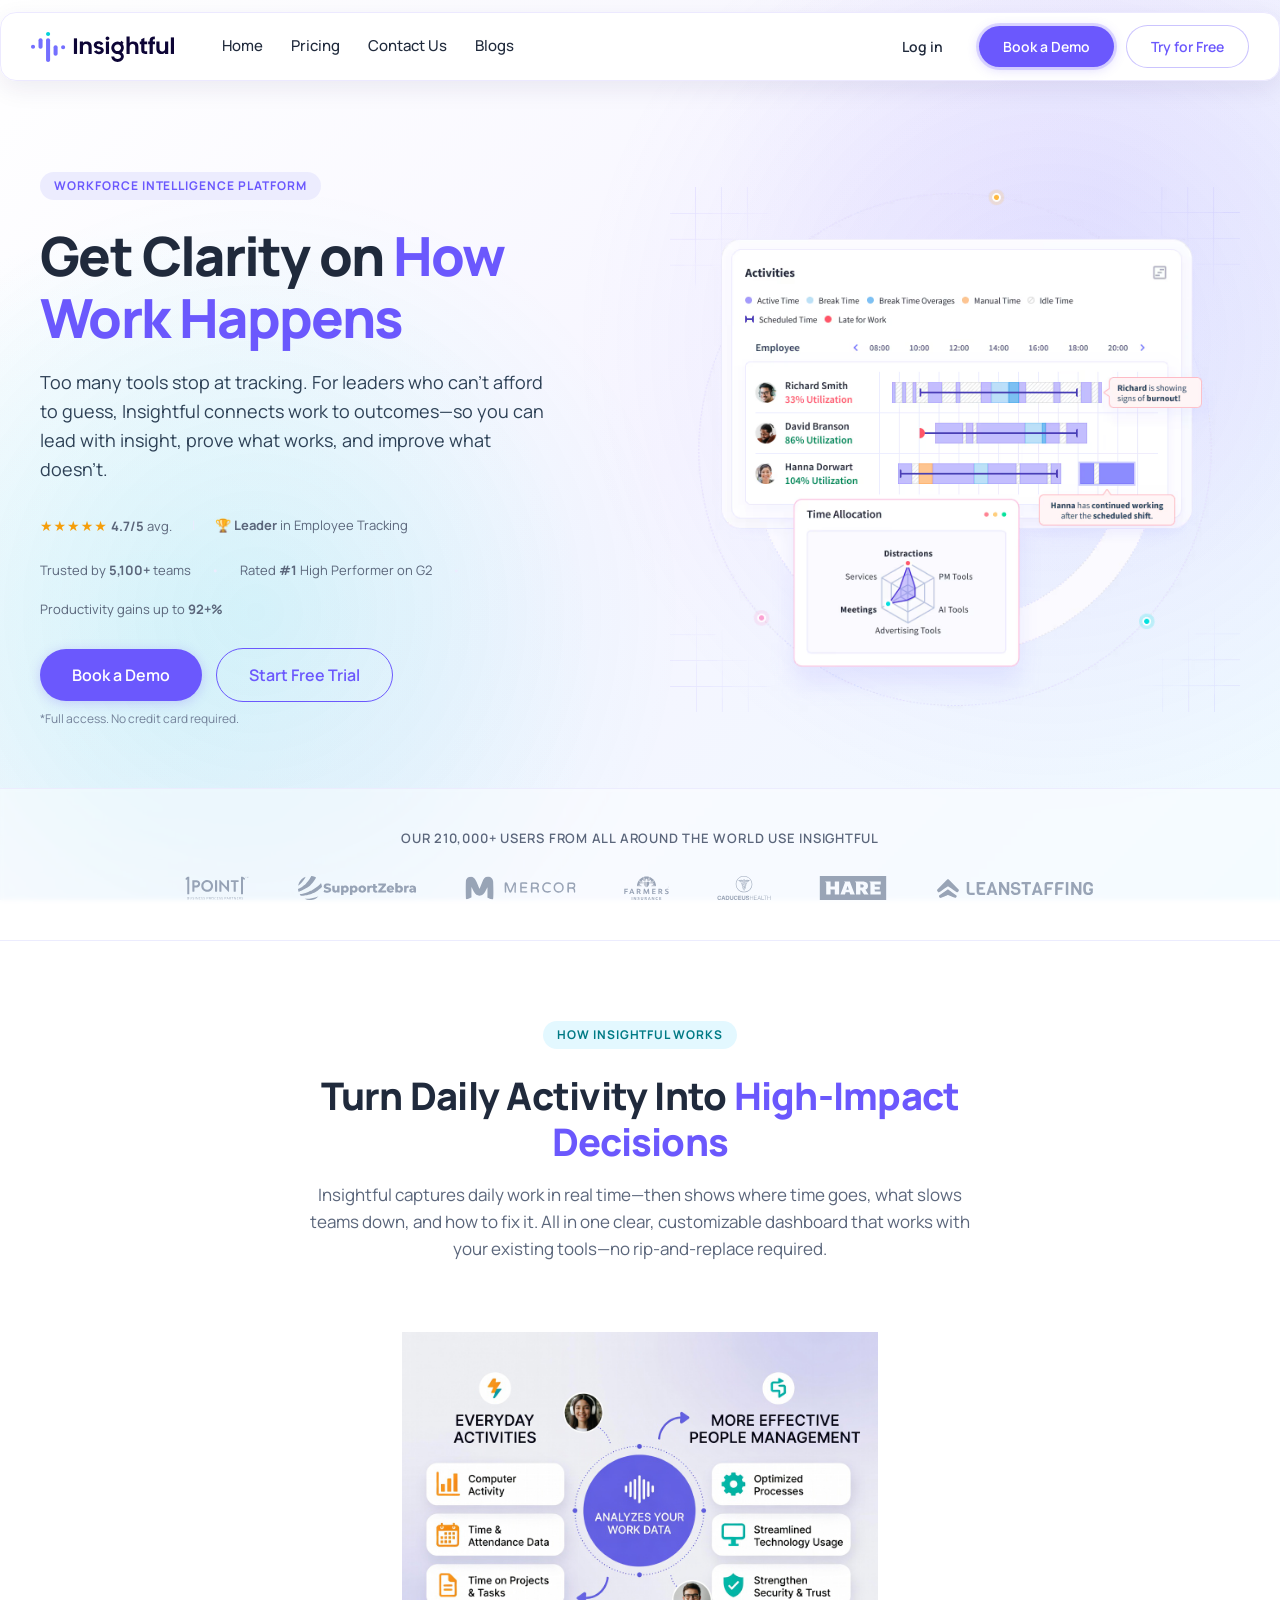
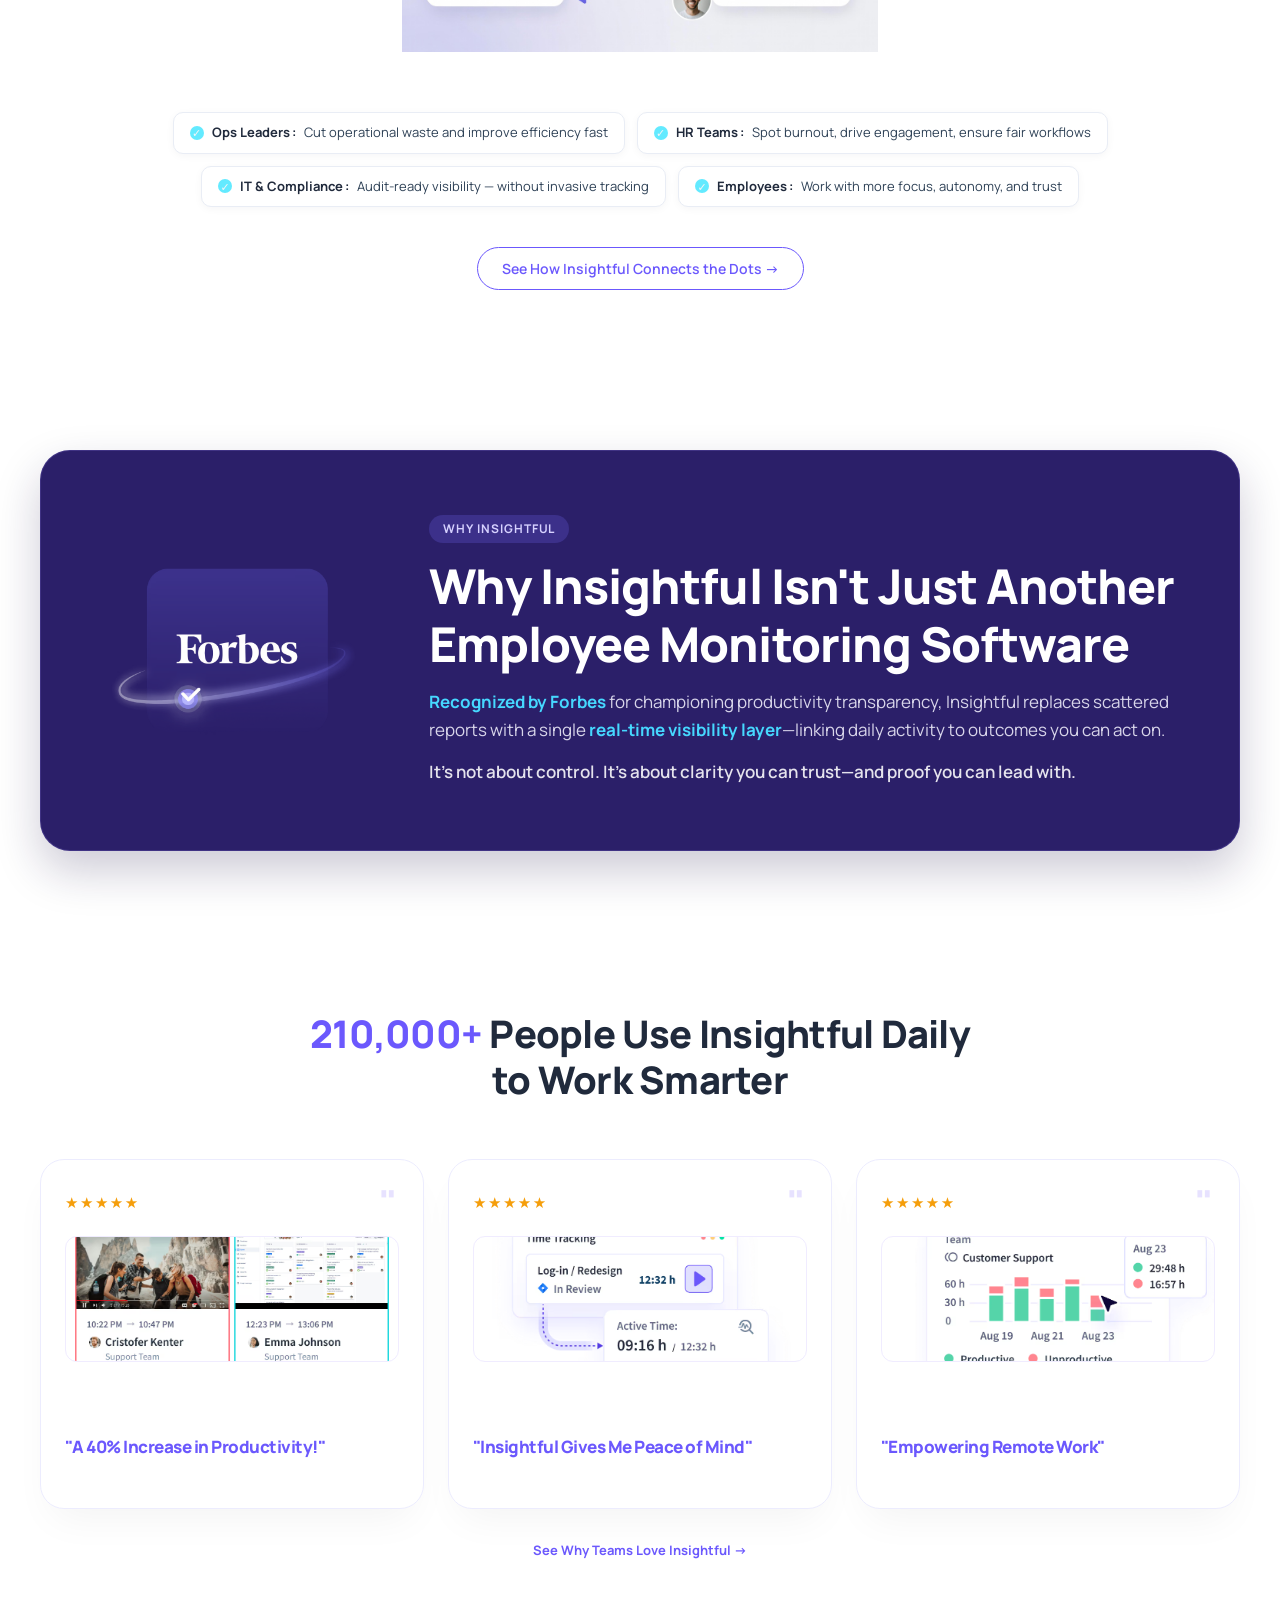
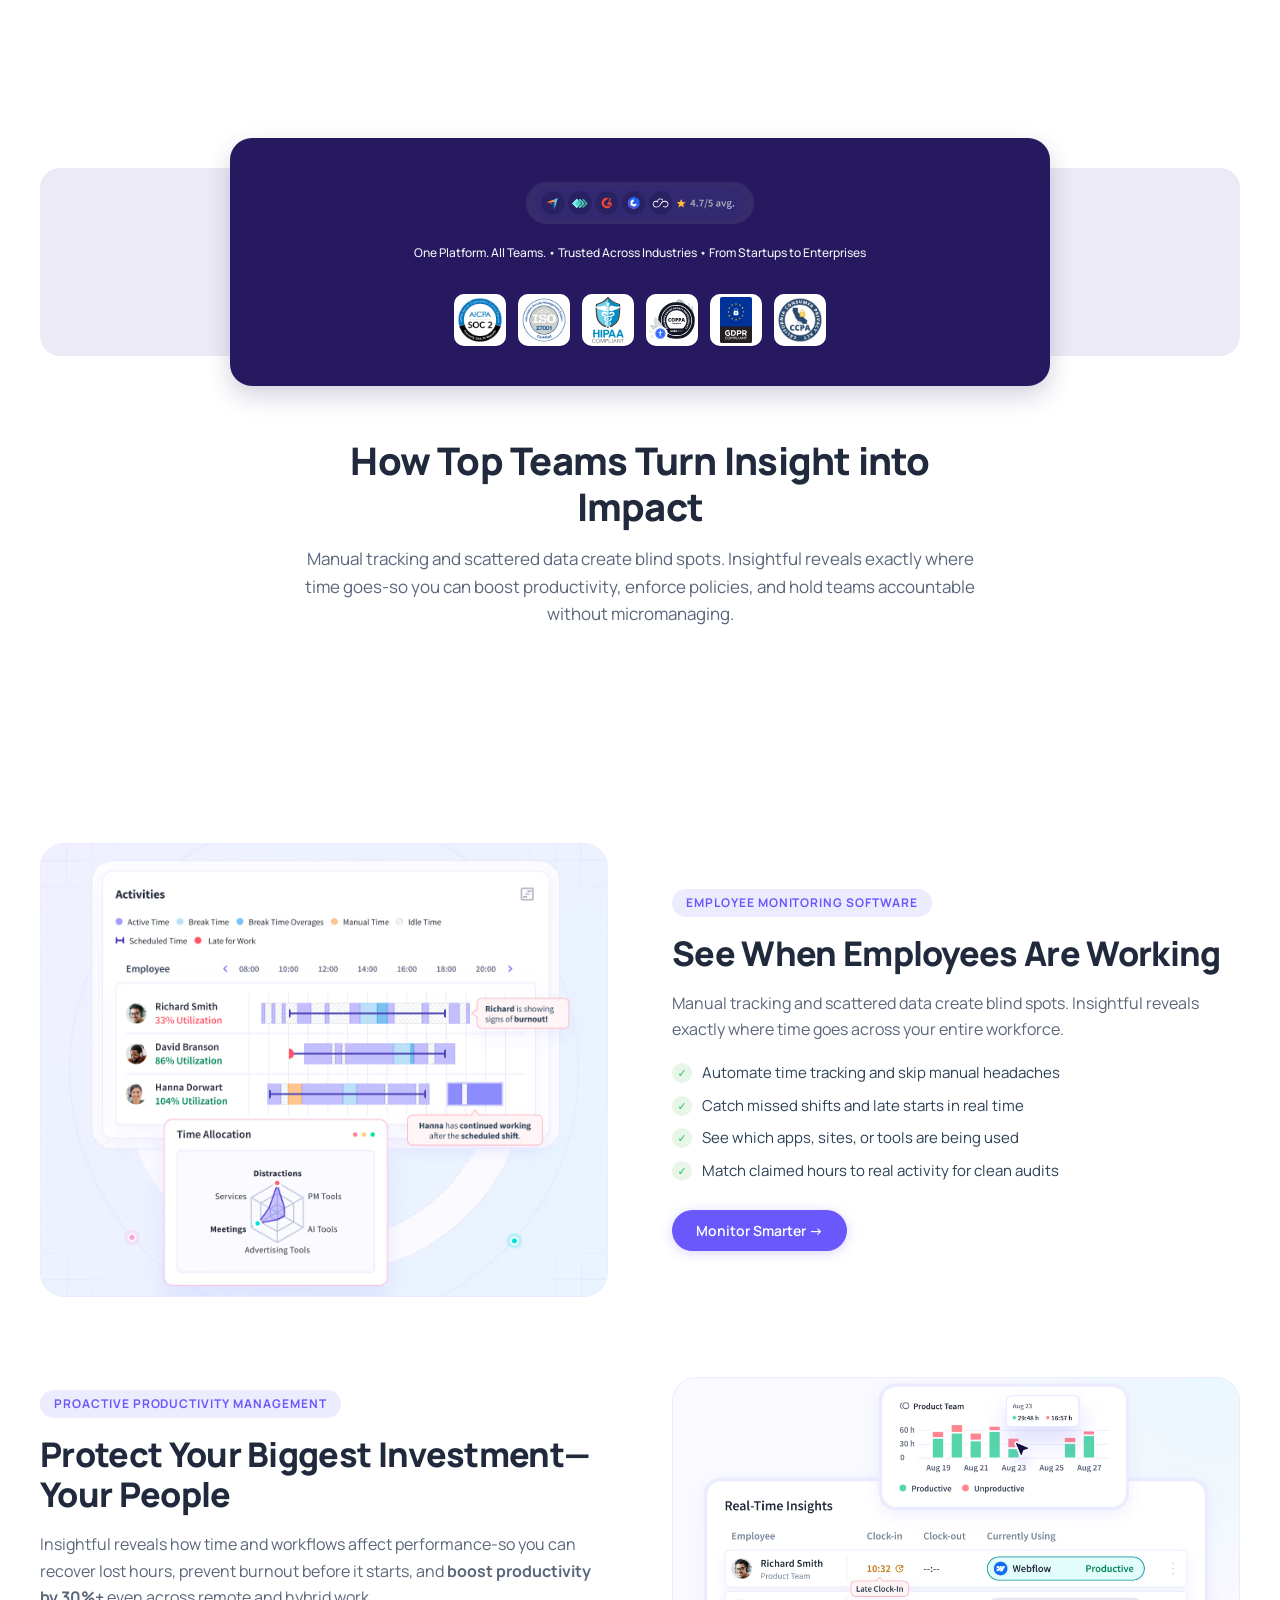
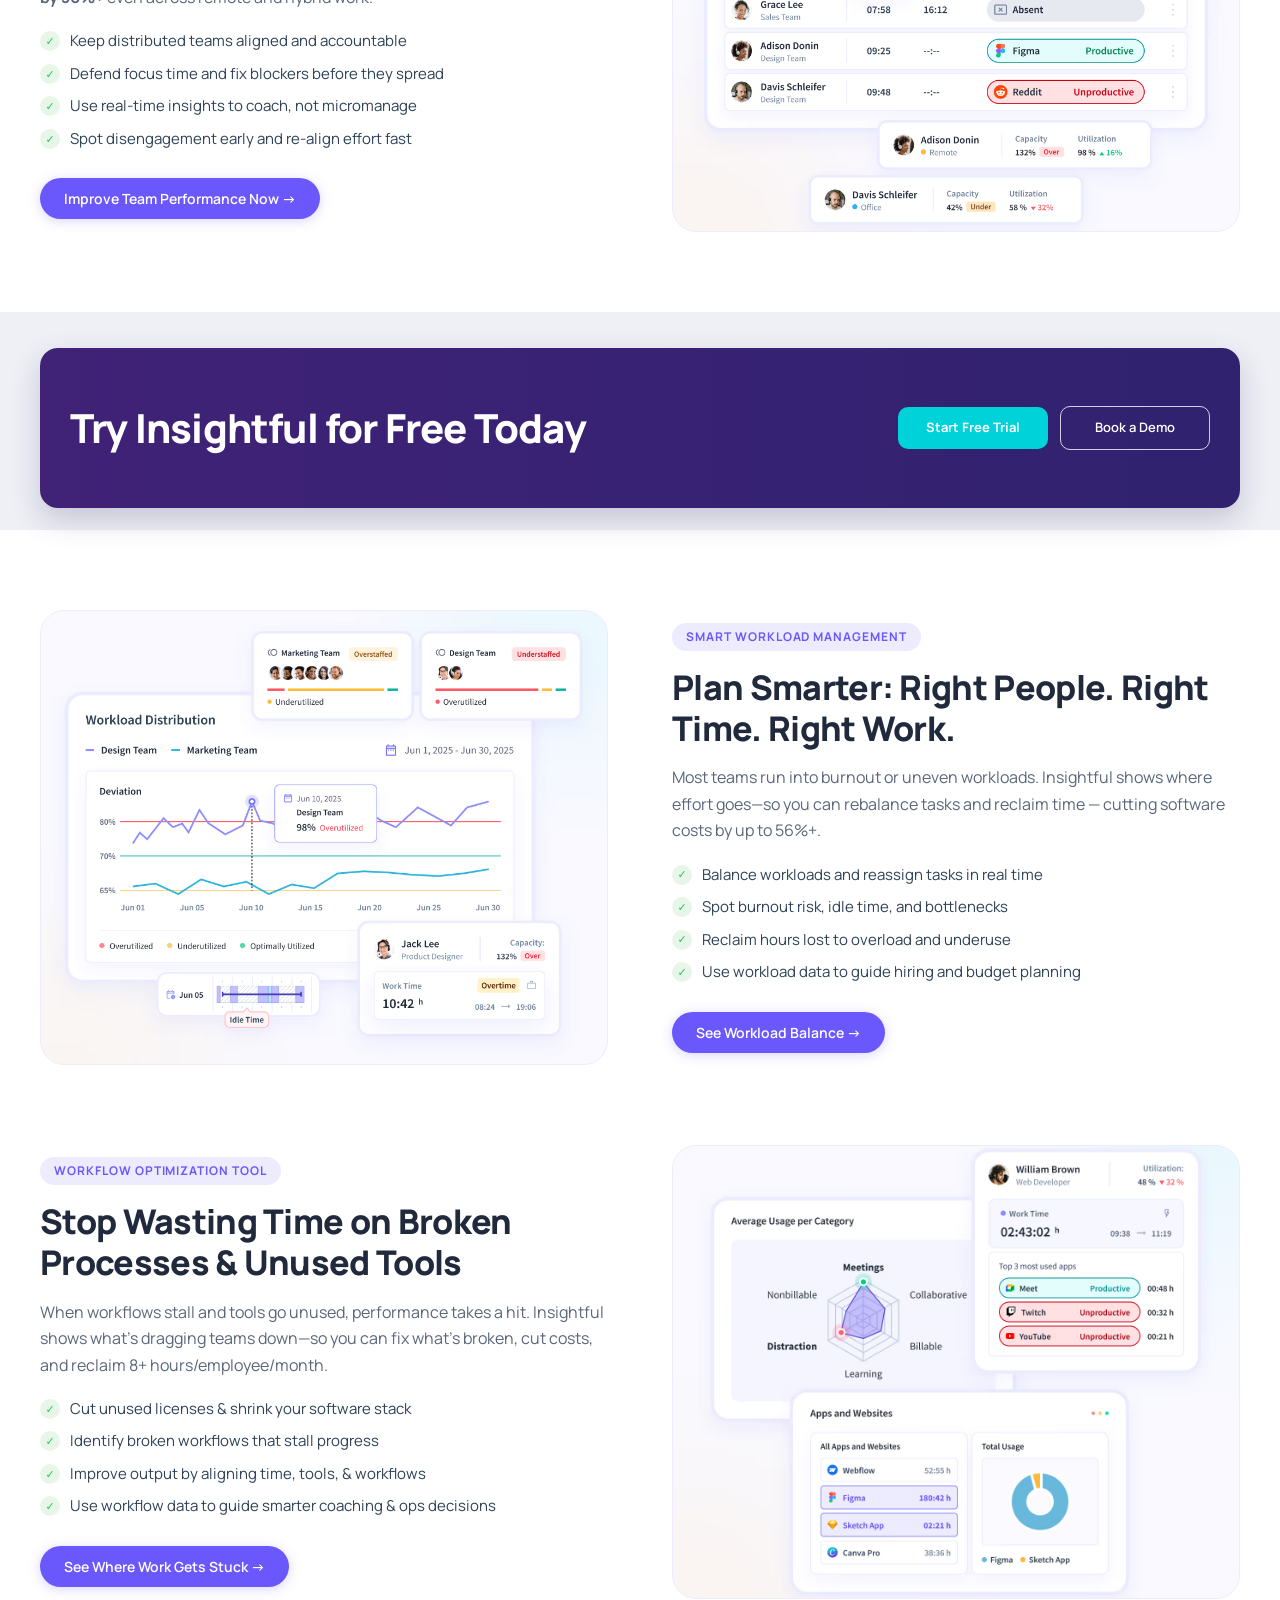
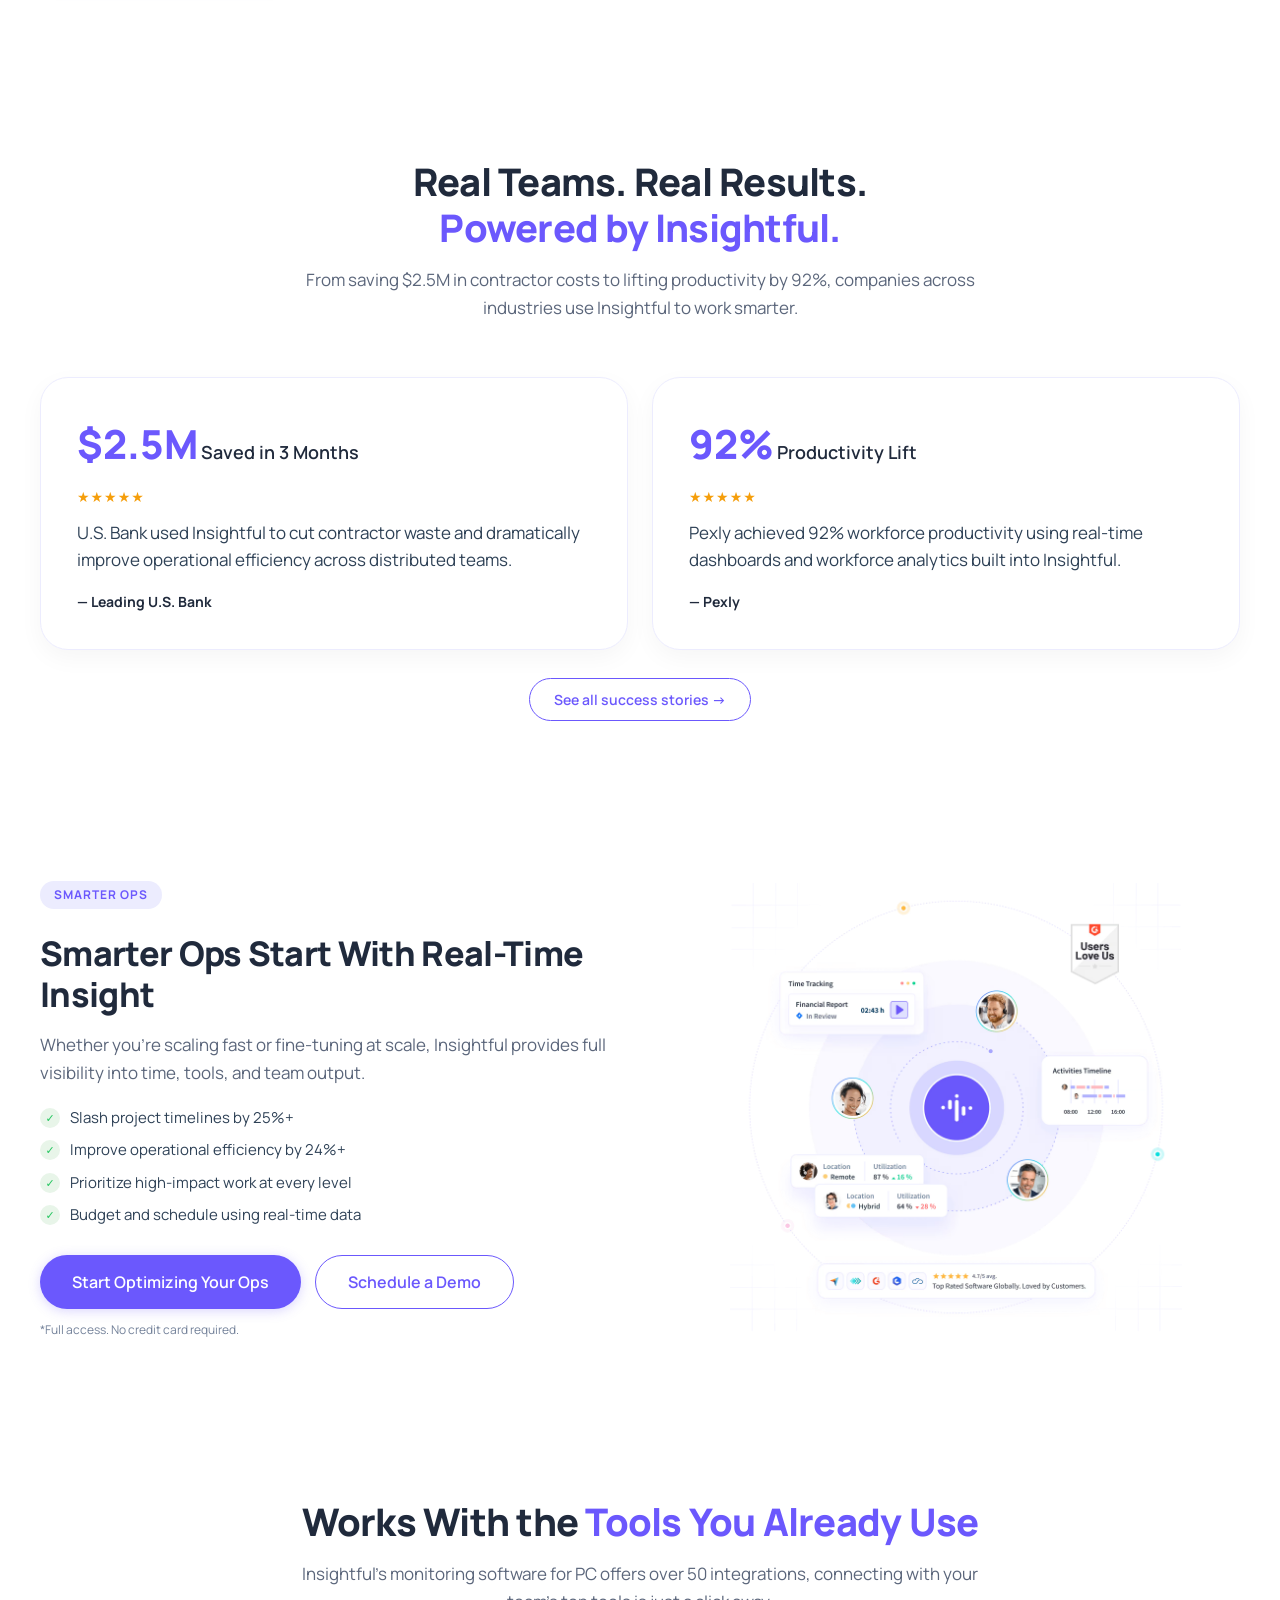
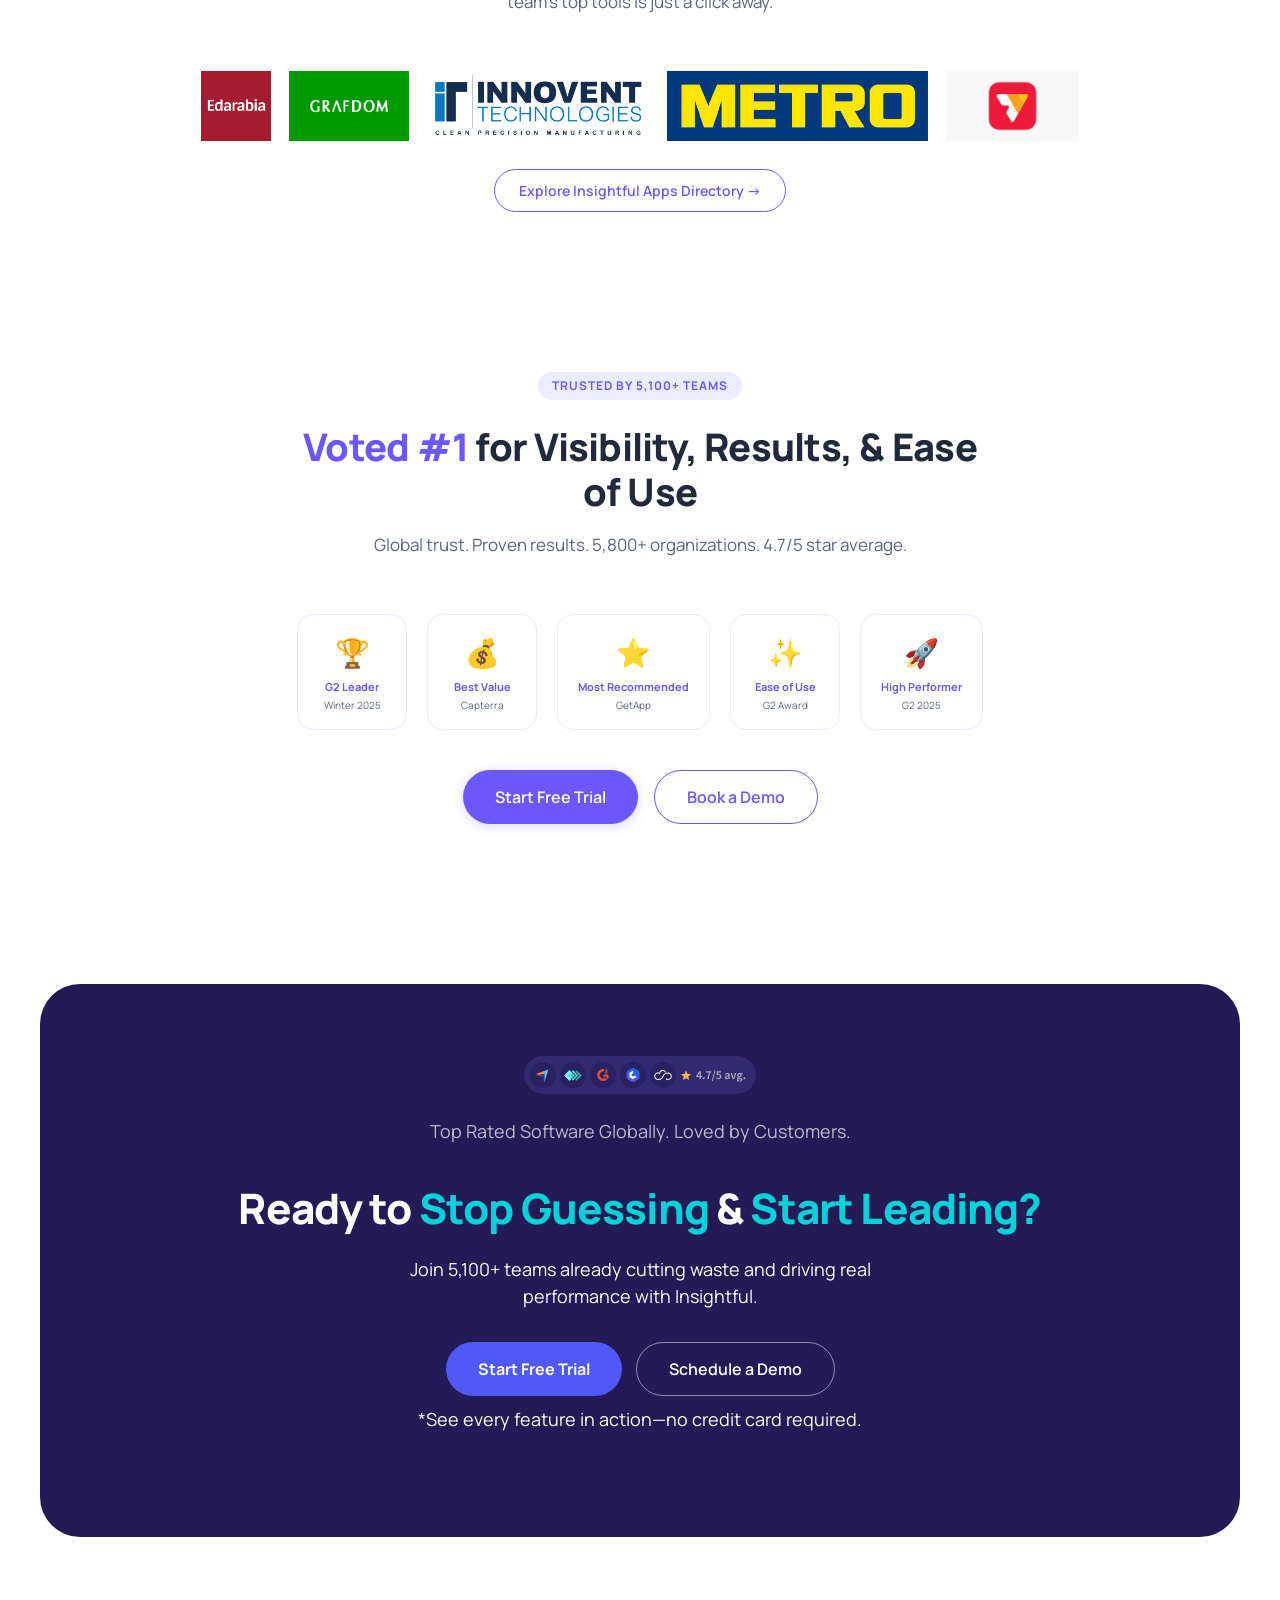
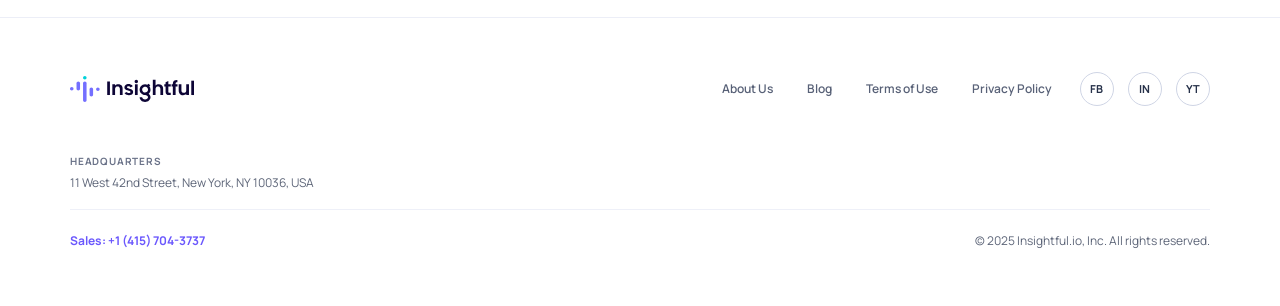
==== commit dedd8ecd: "fix images" ====
--- a/index.html
+++ b/index.html
@@ -142,7 +142,7 @@
     <div class="forbes-card">
       <div class="two-col">
         <div class="forbes-visual">
-          <img src="./6840175207046165c7ec65c7_Frame 10252.avif" alt="Forbes style insight visual">
+          <img src="./images/6840175207046165c7ec65c7_Frame 10252.avif" alt="Forbes style insight visual">
         </div>
         <div class="forbes-content">
         <span class="badge badge-purple">Why Insightful</span>
@@ -255,7 +255,7 @@
     <!-- Employee Monitoring -->
     <div class="feature-row">
       <div class="feature-img">
-        <img class="feature-shot" src="./686e2ea501c2497883c01360_01.avif" alt="Employee monitoring activity dashboard">
+        <img class="feature-shot" src="./images/686e2ea501c2497883c01360_01.avif" alt="Employee monitoring activity dashboard">
       </div>
       <div class="feature-content">
         <span class="badge badge-purple">Employee Monitoring Software</span>
--- a/style.css
+++ b/style.css
@@ -1328,6 +1328,7 @@
       margin-bottom: 10px;
       line-height: 1.4;
     }
+
 
 
     .footer-col h4 { font-size: 14px; font-weight: 700; color: var(--text-dark); margin-bottom: 20px; }
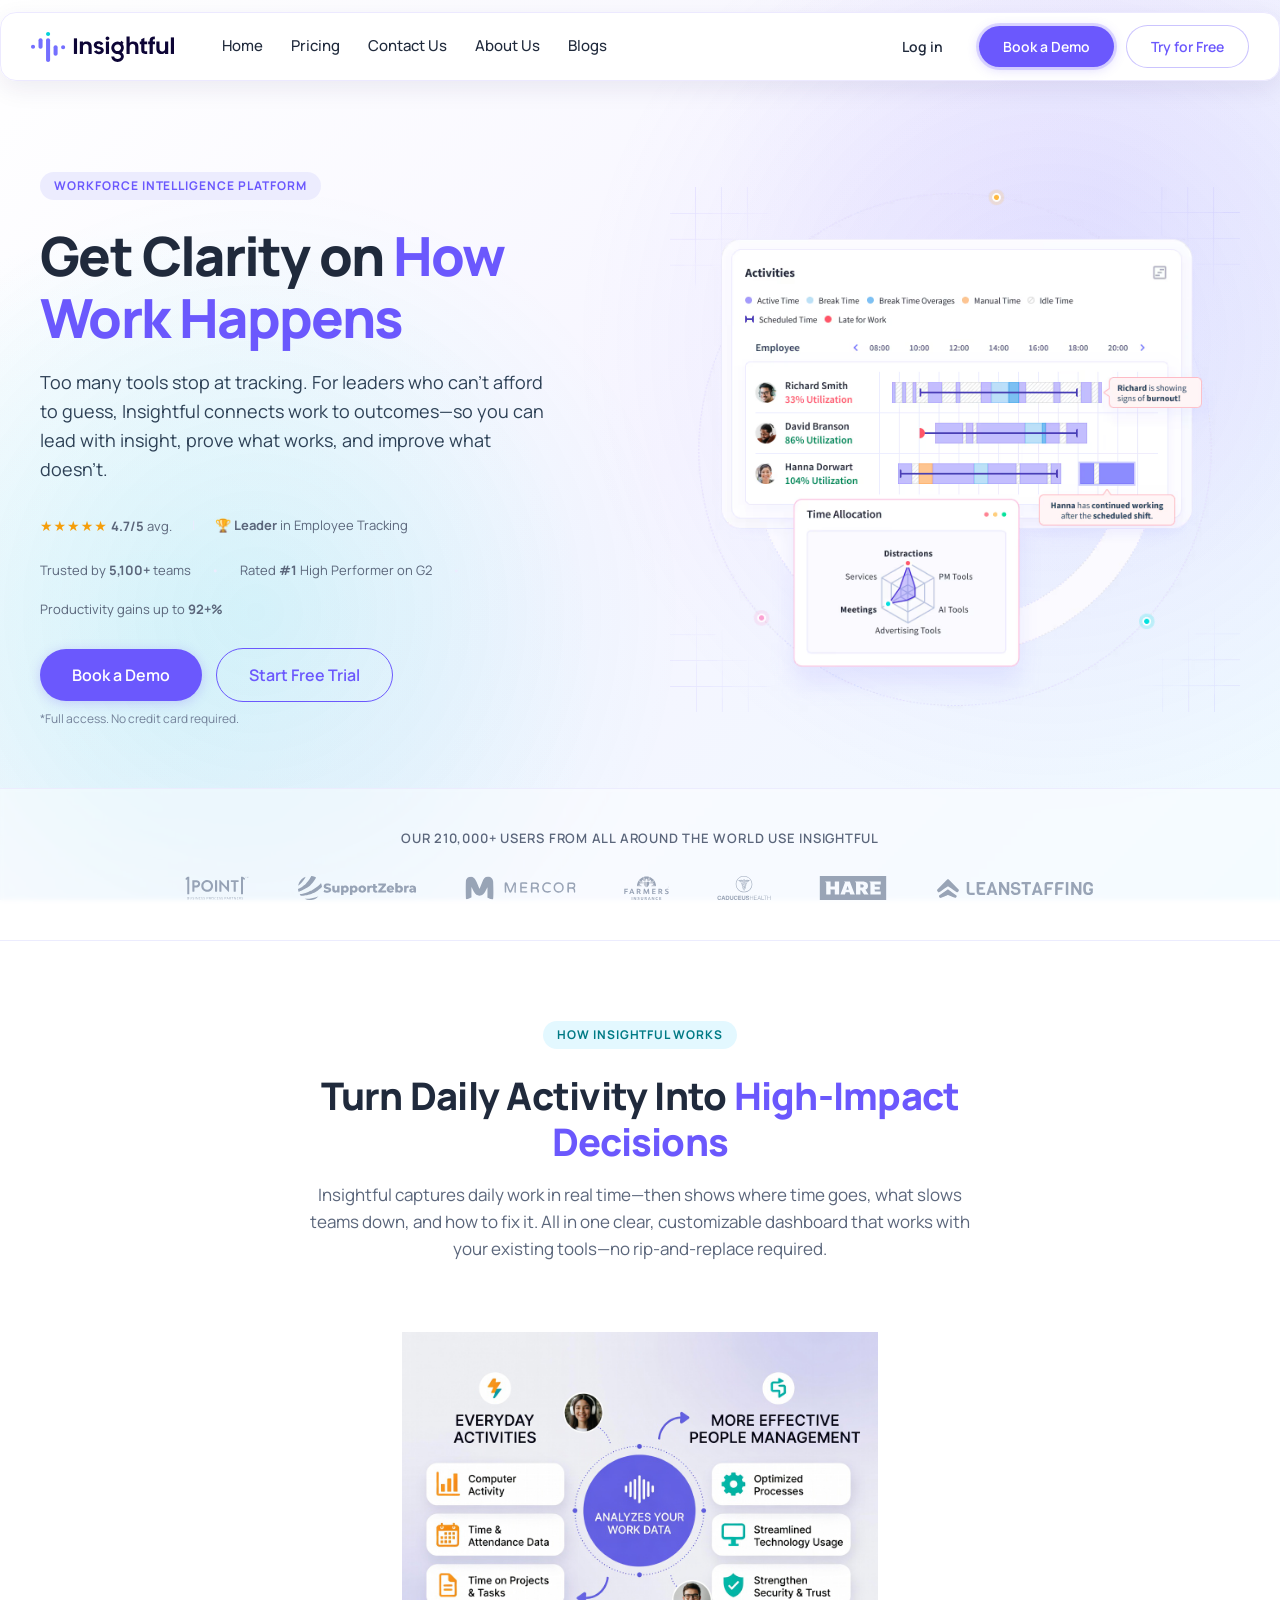
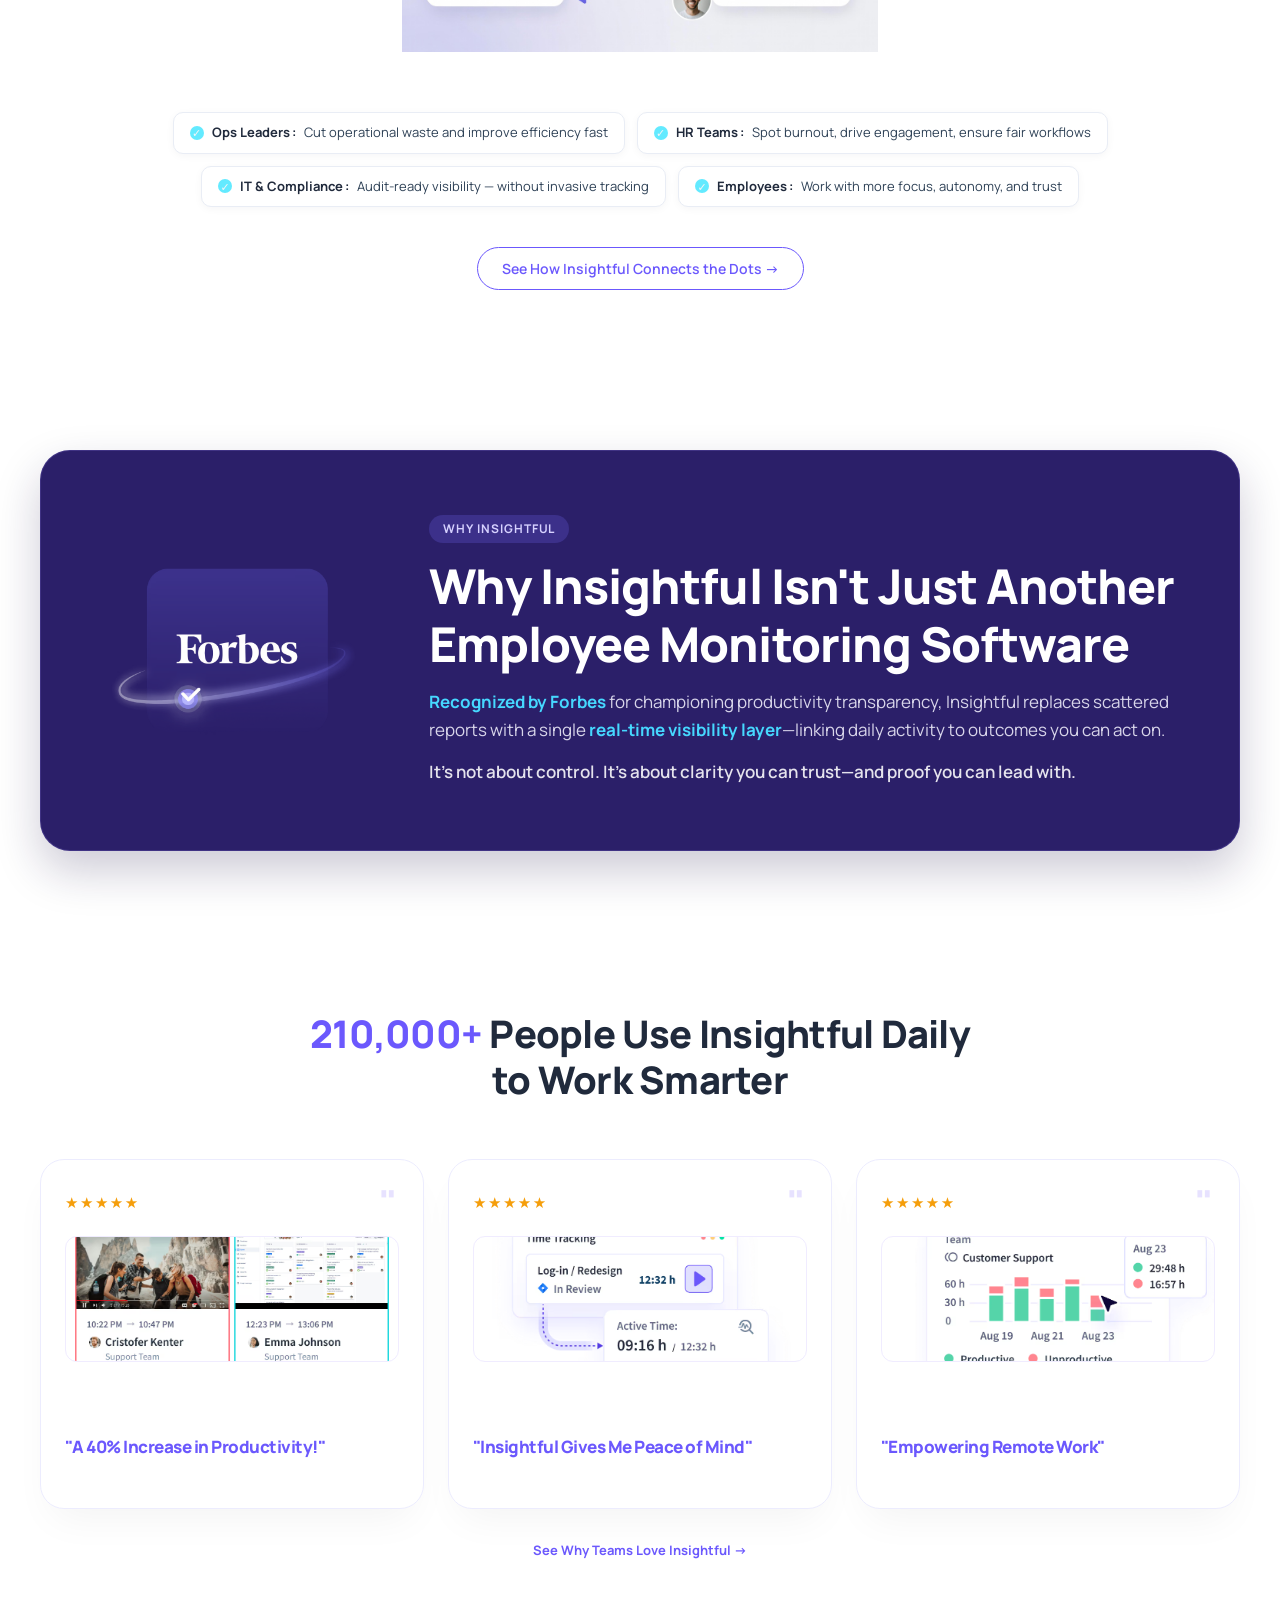
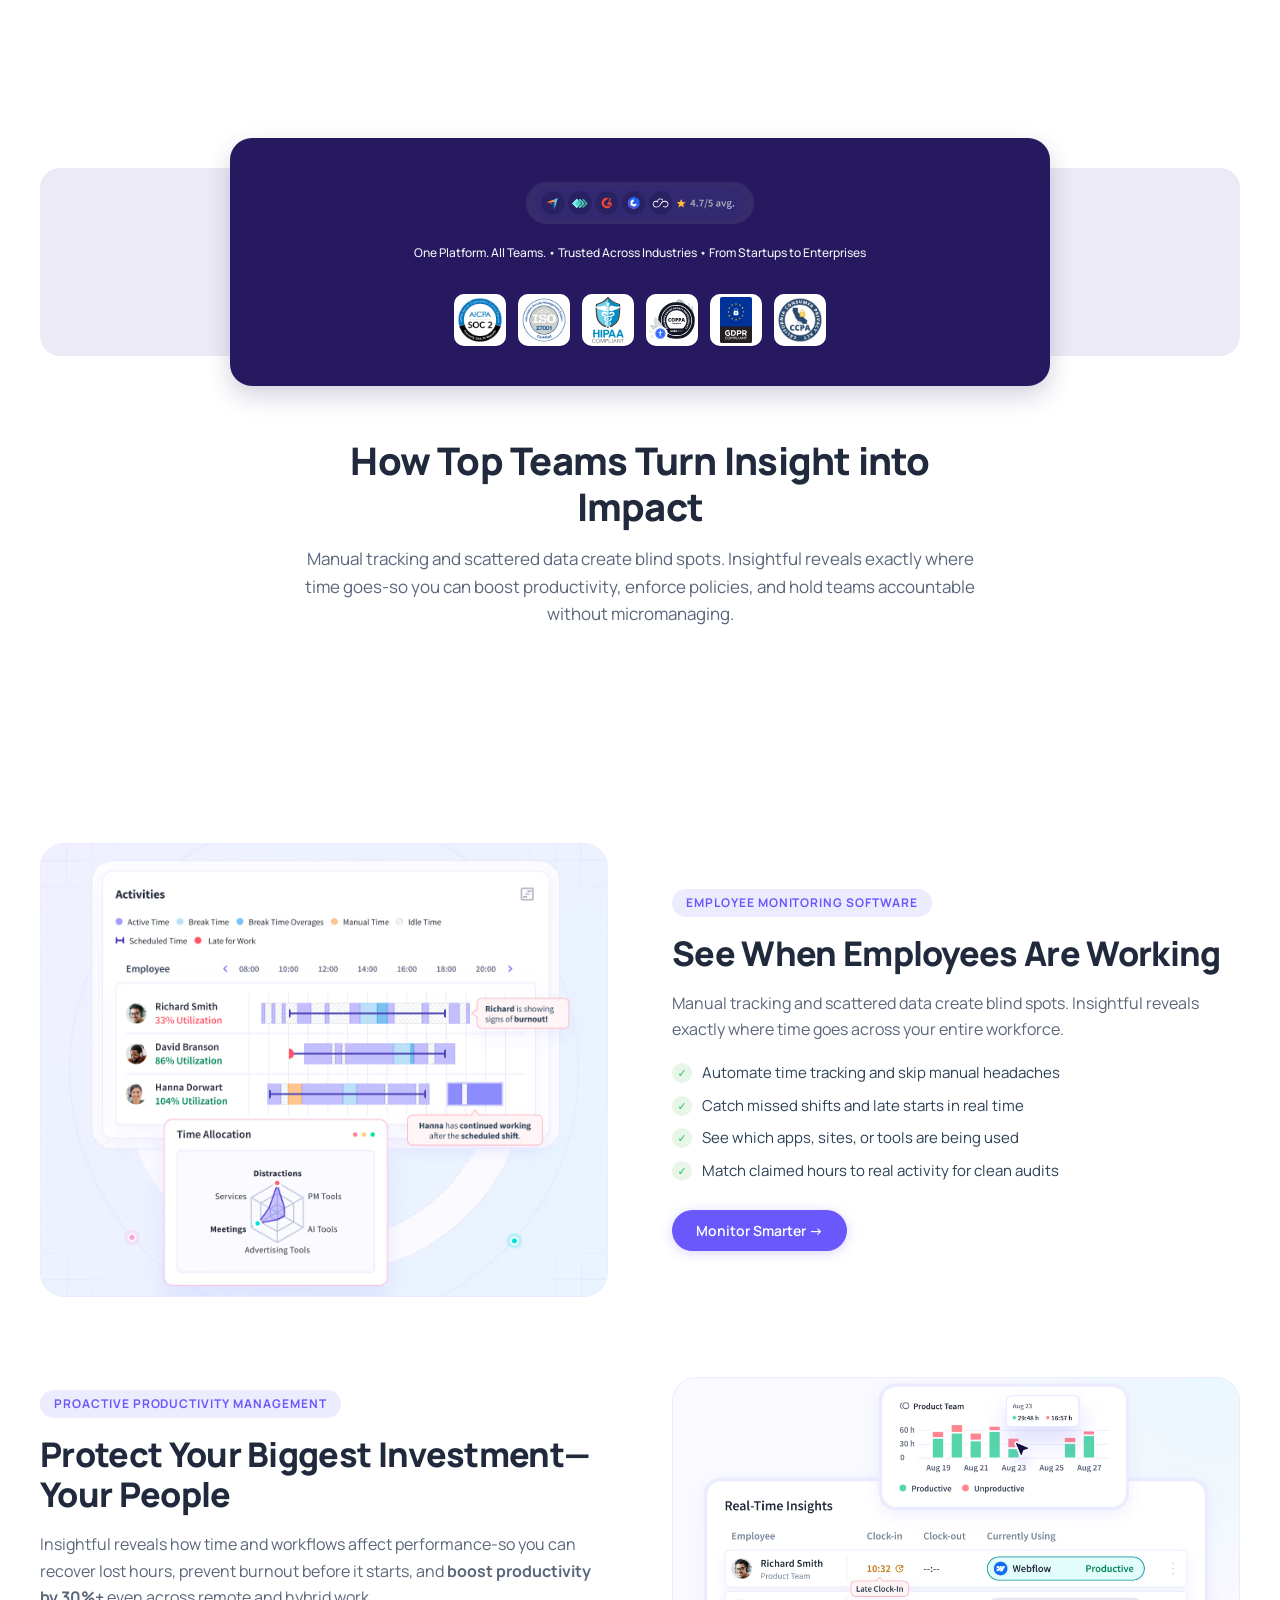
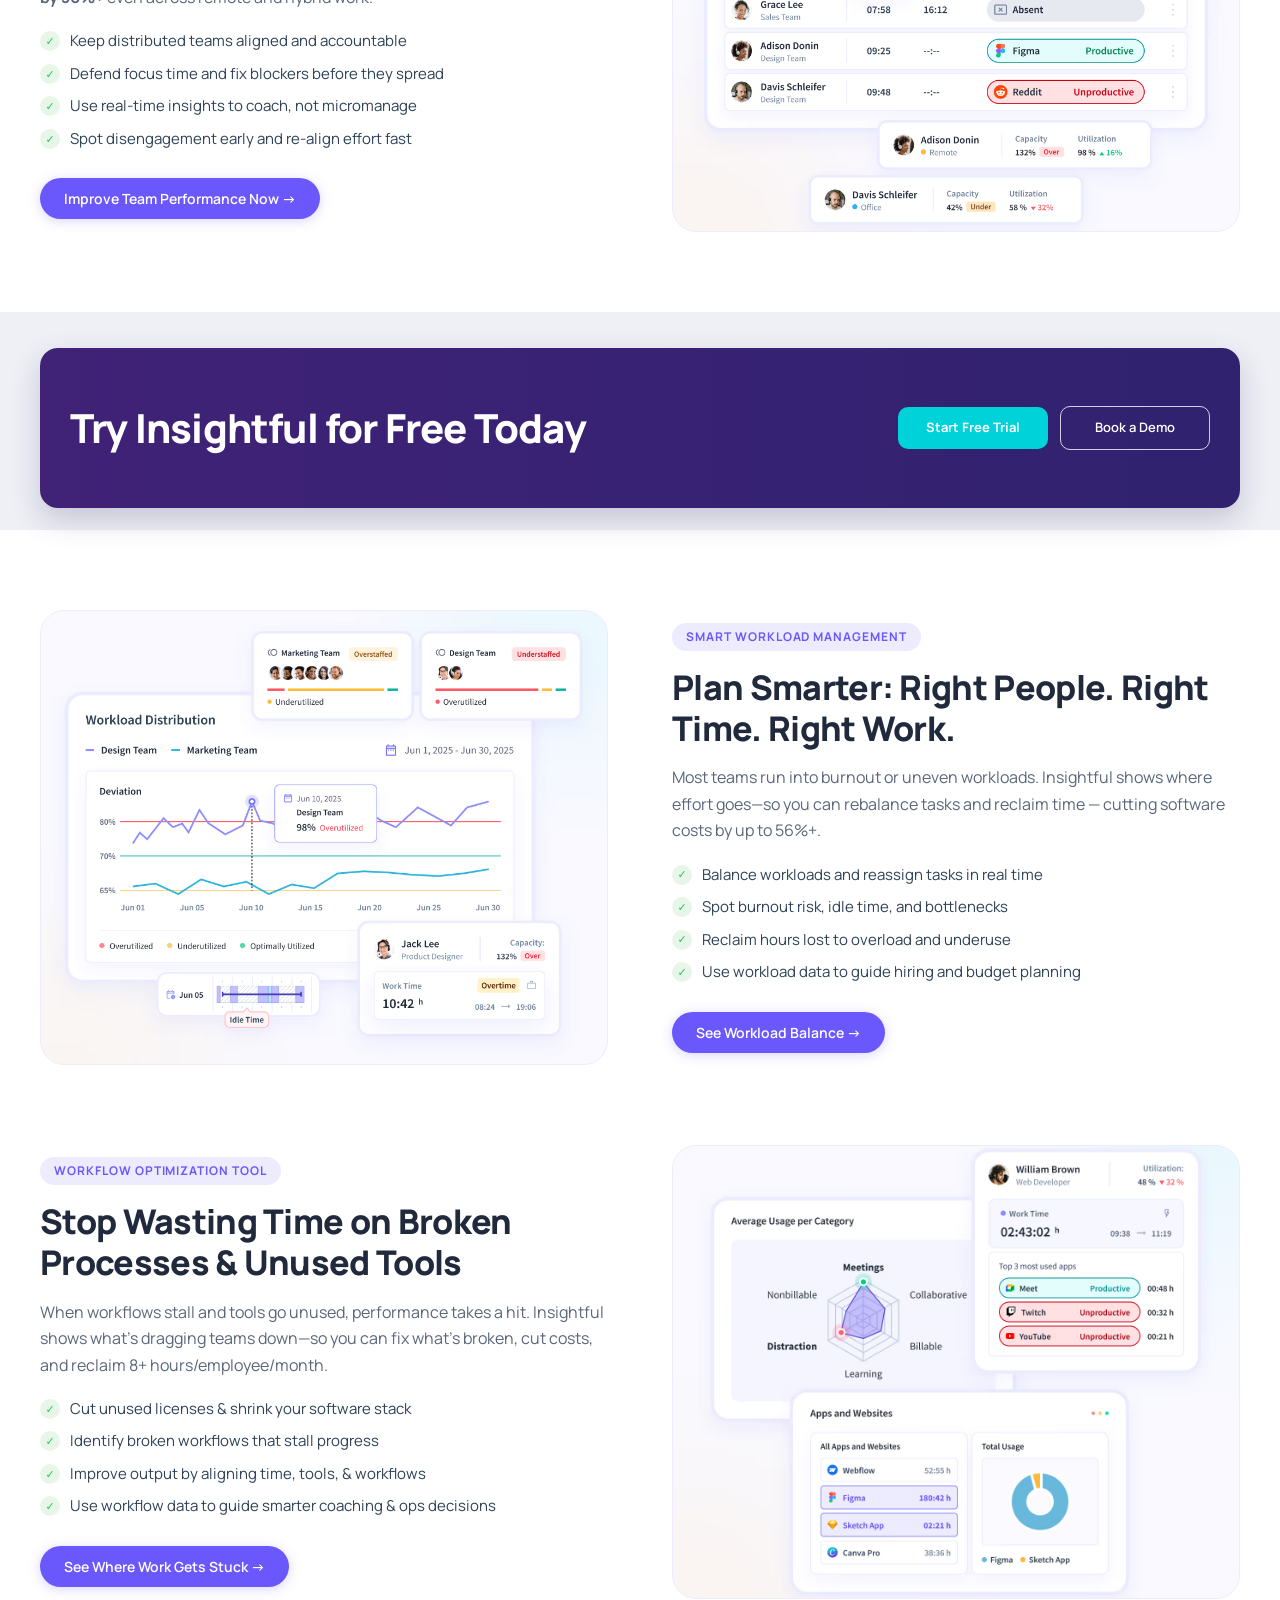
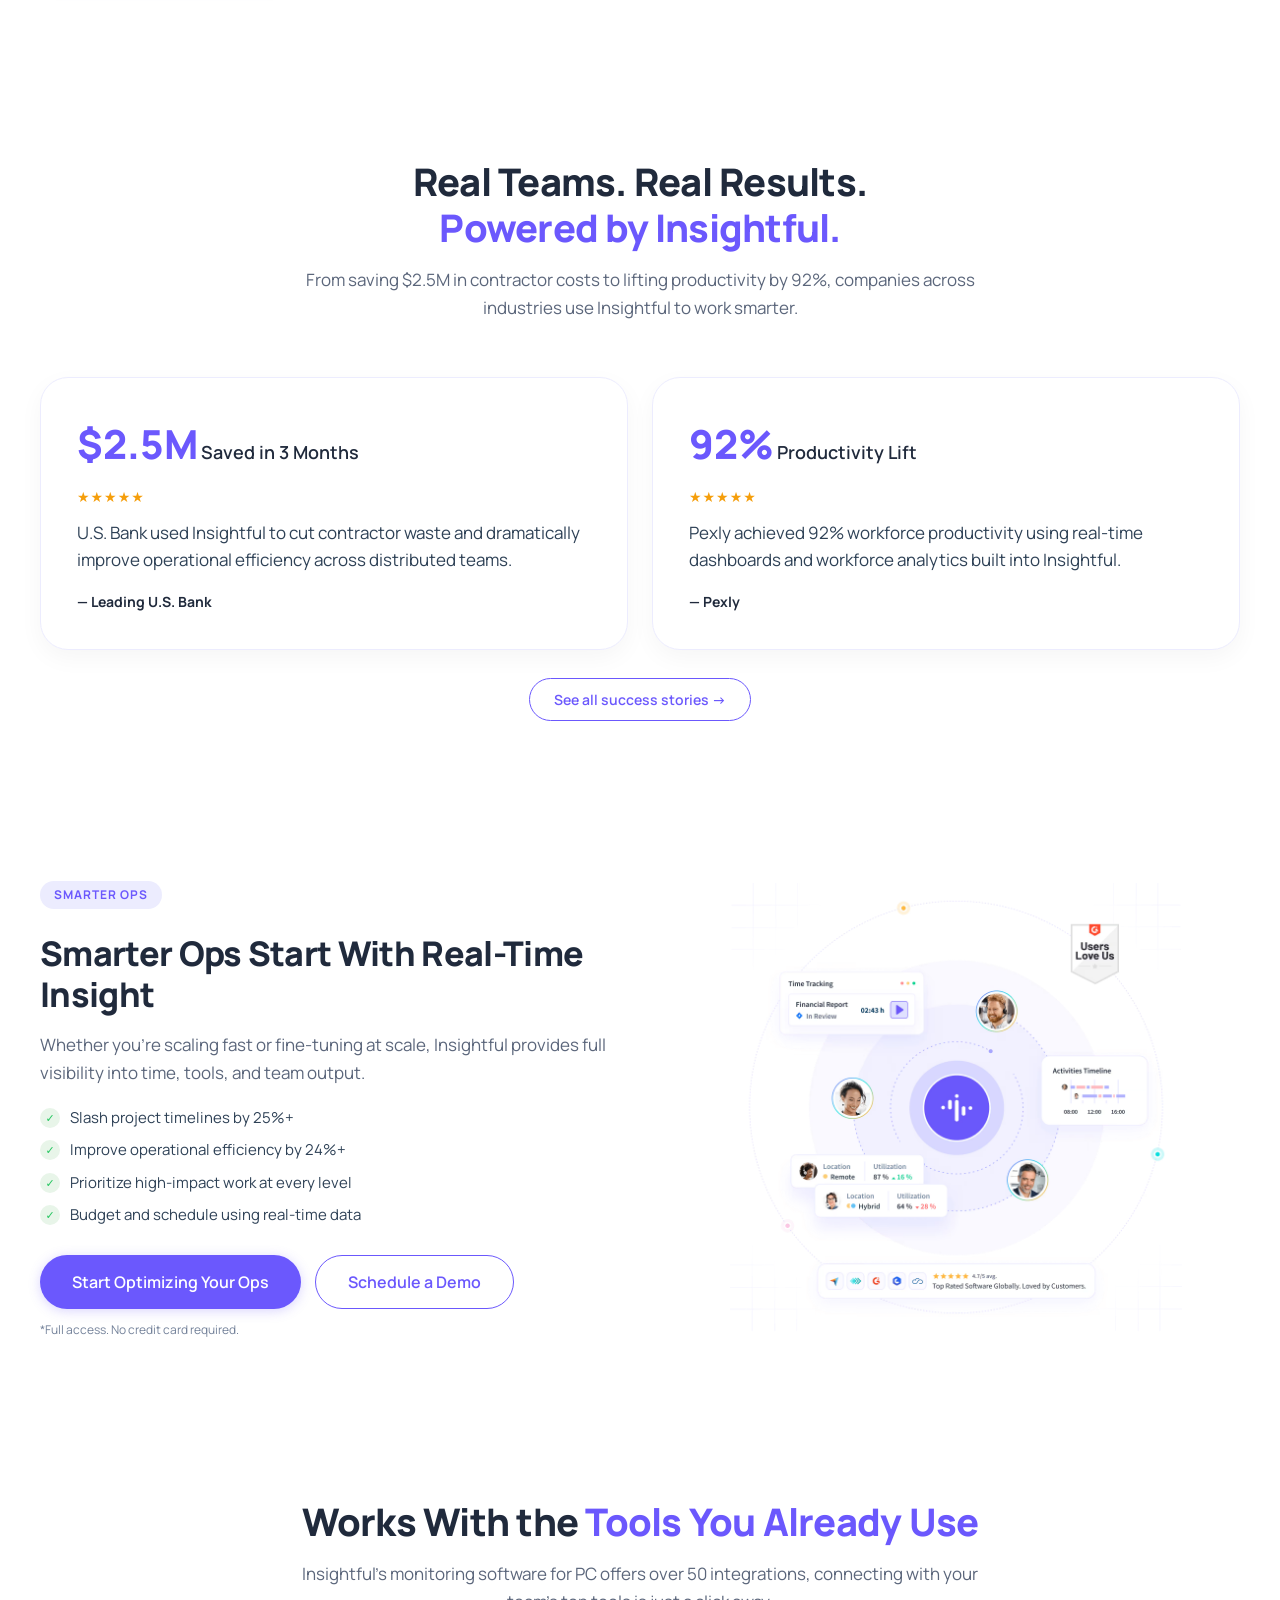
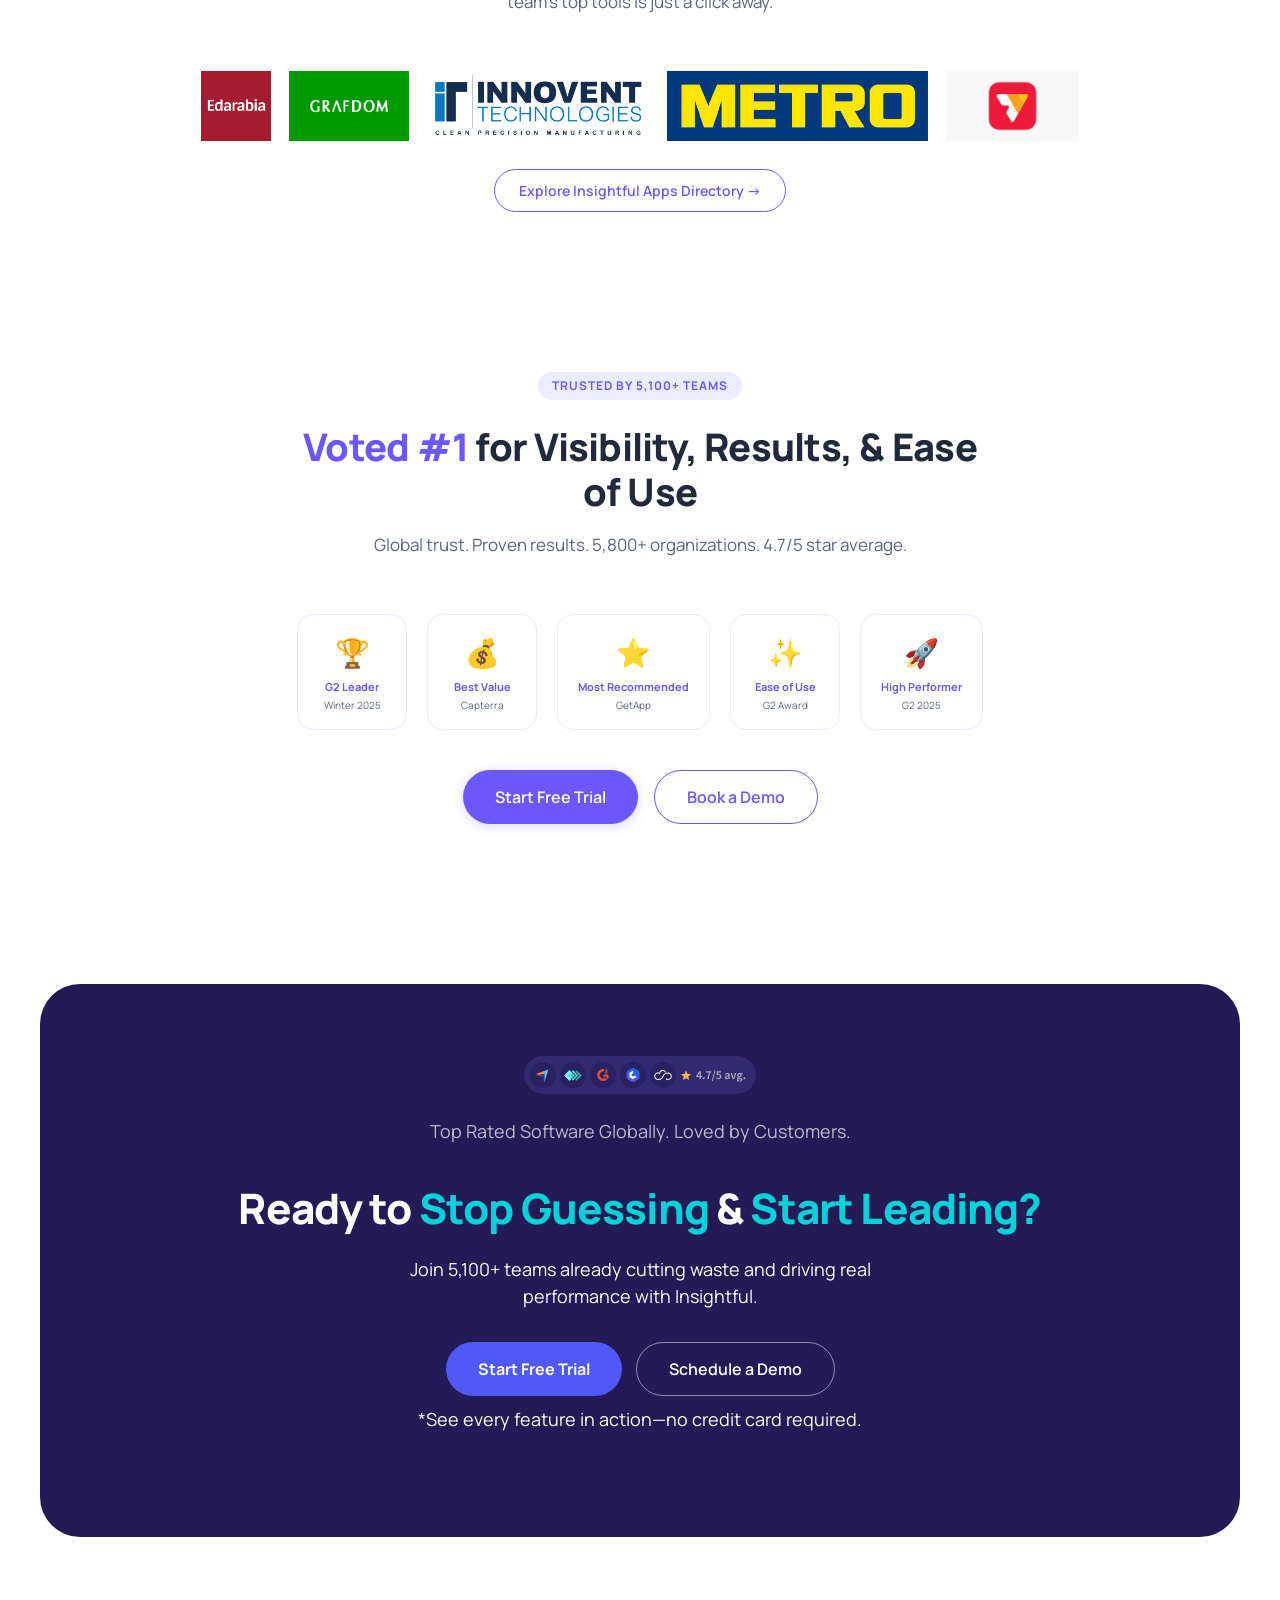
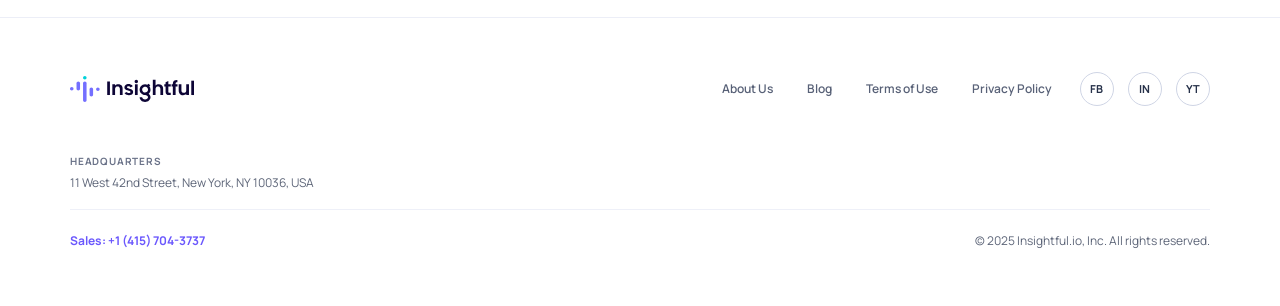
==== commit 241a210a: "Add About Us page and update navigation" ====
--- a/index.html
+++ b/index.html
@@ -19,6 +19,7 @@
       <a href="#">Home</a>
       <a href="#">Pricing</a>
       <a href="#">Contact Us</a>
+      <a href="aboutus.html">About Us</a>
       <a href="#">Blogs</a>
     </div>
     <div class="nav-actions">
@@ -61,7 +62,7 @@
 
       <!-- Hero Visual -->
       <div class="hero-visual">
-        <img class="hero-visual-image" src="./686e2ea501c2497883c01360_01.avif" alt="Workforce activity dashboard">
+        <img class="hero-visual-image" src="./images/686e2ea501c2497883c01360_01.avif" alt="Workforce activity dashboard">
       </div>
     </div>
   </div>
--- a/style.css
+++ b/style.css
@@ -284,6 +284,35 @@
       padding: 80px 0 60px;
     }
 
+    .hero-about {
+      background: var(--white);
+      padding: 88px 0 72px;
+    }
+
+    .hero-about-eyebrow {
+      font-size: 12px;
+      font-weight: 700;
+      letter-spacing: 0.14em;
+      text-transform: uppercase;
+      color: var(--purple);
+      margin-bottom: 18px;
+    }
+
+    .hero-about-cta {
+      display: inline-flex;
+      align-items: center;
+      gap: 10px;
+    }
+
+    .hero-about-cta svg {
+      flex-shrink: 0;
+      margin-top: 1px;
+    }
+
+    .hero-about-visual-img {
+      border-radius: 16px;
+    }
+
     .hero-inner {
       display: grid;
       grid-template-columns: 1fr 1fr;
@@ -774,6 +803,174 @@
       display: inline;
     }
 
+    /* ───── TRUST METRICS (social proof strip) ───── */
+    .trust-metrics-block {
+      margin-top: 8px;
+    }
+
+    .trust-metrics-grid {
+      display: grid;
+      grid-template-columns: repeat(4, 1fr);
+      gap: 16px;
+      margin-bottom: 48px;
+    }
+
+    @media (max-width: 960px) {
+      .trust-metrics-grid { grid-template-columns: repeat(2, 1fr); }
+    }
+
+    @media (max-width: 520px) {
+      .trust-metrics-grid { grid-template-columns: 1fr; }
+    }
+
+    .trust-metric-card {
+      background: var(--white);
+      border-radius: 12px;
+      padding: 22px 22px 20px;
+      box-shadow: 0 2px 10px rgba(15, 23, 42, 0.06);
+      border: 1px solid rgba(236, 236, 254, 0.9);
+      text-align: left;
+    }
+
+    .trust-metric-icon {
+      display: block;
+      color: var(--purple);
+      margin-bottom: 14px;
+      line-height: 0;
+    }
+
+    .trust-metric-stat-row {
+      display: flex;
+      align-items: center;
+      gap: 8px;
+      flex-wrap: nowrap;
+      margin-bottom: 6px;
+    }
+
+    .trust-metric-value {
+      font-size: 32px;
+      font-weight: 800;
+      letter-spacing: -0.03em;
+      color: var(--text-dark);
+      line-height: 1;
+    }
+
+    .trust-metric-trend {
+      display: inline-flex;
+      align-items: center;
+      flex-shrink: 0;
+    }
+
+    .trust-metric-label {
+      margin: 0;
+      font-size: 14px;
+      color: var(--text-muted);
+      line-height: 1.4;
+      font-weight: 500;
+    }
+
+    .trust-social-proof {
+      text-align: center;
+      margin-bottom: 36px;
+    }
+
+    .trust-avatars {
+      display: inline-flex;
+      align-items: center;
+      justify-content: center;
+      flex-wrap: wrap;
+      margin-bottom: 10px;
+    }
+
+    .trust-avatars img {
+      width: 38px;
+      height: 38px;
+      border-radius: 50%;
+      object-fit: cover;
+      border: 2px solid var(--white);
+      margin-left: -12px;
+      box-shadow: 0 1px 4px rgba(15, 23, 42, 0.08);
+    }
+
+    .trust-avatars img:first-child {
+      margin-left: 0;
+    }
+
+    /* Composite PNG: overlapping faces + badge already in artwork — do not circular-crop */
+    .trust-avatars-composite {
+      margin-bottom: 6px;
+    }
+
+    .trust-avatars-composite img,
+    .trust-avatars-composite .trust-avatars-strip {
+      width: auto;
+      max-width: min(320px, 92vw);
+      height: auto;
+      max-height: 46px;
+      border-radius: 0;
+      border: none;
+      margin: 0;
+      box-shadow: none;
+      object-fit: contain;
+      object-position: center;
+      display: block;
+    }
+
+    .trust-count-badge {
+      display: inline-flex;
+      align-items: center;
+      justify-content: center;
+      margin-left: 10px;
+      padding: 7px 12px;
+      border-radius: 999px;
+      font-size: 12px;
+      font-weight: 700;
+      color: var(--text-dark);
+      background: #e8e6ff;
+    }
+
+    .trust-stars {
+      display: flex;
+      justify-content: center;
+      align-items: center;
+      gap: 5px;
+      color: #e8b339;
+      font-size: 18px;
+      letter-spacing: 0;
+      line-height: 1.2;
+      margin-bottom: 10px;
+      margin-top: 0;
+    }
+
+    .trust-social-text {
+      font-size: 17px;
+      color: var(--text-dark);
+      font-weight: 500;
+      max-width: 520px;
+      margin: 0 auto;
+      line-height: 1.45;
+    }
+
+    .trust-social-text .text-purple {
+      font-weight: 800;
+    }
+
+    .trust-cta-row {
+      display: flex;
+      flex-wrap: wrap;
+      align-items: center;
+      justify-content: center;
+      gap: 12px;
+      margin-bottom: 12px;
+    }
+
+    .trust-cta-note {
+      text-align: center;
+      font-size: 12px;
+      color: var(--text-faint);
+      margin: 0;
+    }
+
     /* ───── FEATURE ROW ───── */
     .feature-row {
       display: grid;
@@ -985,6 +1182,254 @@
       font-weight: 700;
     }
 
+    /* ───── ABOUT: OUR COMMITMENTS ───── */
+    .commitments-section {
+      background: linear-gradient(180deg, #f3f4f8 0%, #eef1f6 100%);
+      padding-top: 96px;
+      padding-bottom: 96px;
+    }
+
+    .commitments-section .container {
+      padding-left: 48px;
+      padding-right: 48px;
+    }
+
+    .commitments-header {
+      text-align: center;
+      max-width: 720px;
+      margin: 0 auto 56px;
+      padding: 0 8px;
+    }
+
+    .commitments-eyebrow {
+      font-size: 12px;
+      font-weight: 700;
+      letter-spacing: 0.14em;
+      text-transform: uppercase;
+      color: var(--purple);
+      margin-bottom: 12px;
+    }
+
+    .commitments-header h2 {
+      font-size: 38px;
+      font-weight: 800;
+      letter-spacing: -0.02em;
+      line-height: 1.2;
+      color: var(--text-dark);
+      margin: 0;
+    }
+
+    .commitments-grid {
+      display: grid;
+      grid-template-columns: repeat(2, minmax(0, 1fr));
+      row-gap: 40px;
+      column-gap: 28px;
+      align-items: stretch;
+      padding: 0;
+    }
+
+    .commitment-card {
+      background: var(--white);
+      border-radius: 16px;
+      overflow: hidden;
+      box-shadow: 0 14px 40px -24px rgba(15, 23, 42, 0.28);
+      border: 1px solid rgba(226, 232, 240, 0.95);
+    }
+
+    .commitment-card--hero {
+      grid-column: 1 / -1;
+    }
+
+    .commitment-card-inner {
+      display: flex;
+      align-items: center;
+      justify-content: flex-start;
+      min-height: 100%;
+      box-sizing: border-box;
+    }
+
+    /* Reference: ~40–60px inset inside card; ~40px between image and copy (hero) */
+    .commitment-card--hero .commitment-card-inner {
+      padding: 48px 52px 48px 48px;
+      gap: 40px;
+    }
+
+    /* Smaller cards: slightly tighter gap image ↔ text (~24–30px) */
+    .commitment-card:not(.commitment-card--hero) .commitment-card-inner {
+      padding: 40px 40px 40px 36px;
+      gap: 28px;
+    }
+
+    .commitment-media {
+      flex: 1 1 46%;
+      min-width: 0;
+      min-height: 200px;
+      background: #e8ecf2;
+      border-radius: 14px;
+      overflow: hidden;
+      align-self: stretch;
+    }
+
+    .commitment-card--hero .commitment-media {
+      flex: 1 1 48%;
+      min-height: 260px;
+      max-height: 340px;
+    }
+
+    .commitment-card:not(.commitment-card--hero) .commitment-media {
+      flex: 0 1 44%;
+      max-width: 46%;
+      min-height: 180px;
+    }
+
+    .commitment-media img {
+      display: block;
+      width: 100%;
+      height: 100%;
+      min-height: inherit;
+      object-fit: cover;
+    }
+
+    .commitment-body {
+      flex: 1 1 52%;
+      padding: 0;
+      display: flex;
+      flex-direction: column;
+      justify-content: center;
+      gap: 18px;
+    }
+
+    .commitment-card--hero .commitment-body {
+      gap: 20px;
+    }
+
+    .commitment-pill {
+      display: inline-flex;
+      align-items: center;
+      gap: 10px;
+      align-self: flex-start;
+      padding: 10px 20px;
+      border-radius: 999px;
+      font-size: 11px;
+      font-weight: 700;
+      letter-spacing: 0.08em;
+      text-transform: uppercase;
+    }
+
+    .commitment-pill svg {
+      flex-shrink: 0;
+    }
+
+    .commitment-pill--blue {
+      background: #dbeafe;
+      color: #1e3a5f;
+    }
+
+    .commitment-pill--warm {
+      background: #ffedd5;
+      color: #c2410c;
+    }
+
+    .commitment-title {
+      font-size: clamp(22px, 2.4vw, 30px);
+      font-weight: 800;
+      letter-spacing: -0.03em;
+      line-height: 1.25;
+      color: var(--text-dark);
+      margin: 0;
+    }
+
+    .commitment-title--sm {
+      font-size: clamp(18px, 1.8vw, 21px);
+    }
+
+    .commitment-btn-outline {
+      align-self: flex-start;
+      display: inline-flex;
+      align-items: center;
+      justify-content: center;
+      padding: 15px 36px;
+      border-radius: 999px;
+      border: 1px solid #6b58fd;
+      background-color: #fff;
+      color: #5e48ef;
+      font-weight: 600;
+      font-size: 14px;
+      text-decoration: none;
+      transition: background 0.2s ease, border-color 0.2s ease, color 0.2s ease;
+    }
+
+    .commitment-btn-outline:hover {
+      background: var(--purple-light);
+      border-color: var(--purple-dark);
+      color: var(--purple-dark);
+    }
+
+    .commitment-text-link {
+      font-weight: 700;
+      font-size: 15px;
+      color: var(--purple);
+      text-decoration: none;
+      margin-top: 4px;
+    }
+
+    .commitment-text-link:hover {
+      text-decoration: underline;
+    }
+
+    @media (max-width: 768px) {
+      .commitments-section {
+        padding-top: 72px;
+        padding-bottom: 72px;
+      }
+
+      .commitments-section .container {
+        padding-left: 24px;
+        padding-right: 24px;
+      }
+
+      .commitments-grid {
+        grid-template-columns: 1fr;
+        row-gap: 28px;
+        column-gap: 0;
+      }
+
+      .commitment-card--hero .commitment-card-inner,
+      .commitment-card:not(.commitment-card--hero) .commitment-card-inner {
+        flex-direction: column;
+        align-items: stretch;
+        padding: 28px 24px 32px;
+        gap: 24px;
+      }
+
+      .commitment-media {
+        flex: none !important;
+        width: 100%;
+        max-width: none !important;
+        min-height: 200px;
+        max-height: 260px;
+      }
+
+      .commitment-card--hero .commitment-media {
+        min-height: 220px;
+        max-height: 280px;
+      }
+
+      .commitment-body,
+      .commitment-card--hero .commitment-body {
+        gap: 16px;
+      }
+
+      .commitments-header {
+        margin-bottom: 44px;
+        padding: 0 4px;
+      }
+
+      .commitments-header h2 {
+        font-size: 30px;
+      }
+    }
+
     .stats-cta:hover {
       text-decoration: underline;
     }
@@ -1163,6 +1608,306 @@
       font-weight: 600;
     }
 
+    /* ───── ABOUT: VALUES ───── */
+    .values-section {
+      text-align: center;
+      max-width: 1200px;
+      margin: 0 auto;
+    }
+
+    .values-section .sub {
+      color: var(--purple);
+      font-size: 12px;
+      font-weight: 700;
+      letter-spacing: 0.22em;
+      text-transform: uppercase;
+      margin-bottom: 12px;
+    }
+
+    .values-section .title {
+      font-size: clamp(28px, 4vw, 38px);
+      font-weight: 800;
+      letter-spacing: -0.02em;
+      line-height: 1.2;
+      color: var(--text-dark);
+      margin-bottom: 44px;
+    }
+
+    .values-section .values {
+      display: grid;
+      grid-template-columns: repeat(5, minmax(0, 1fr));
+      gap: 18px;
+      align-items: stretch;
+      text-align: center;
+    }
+
+    .values-section .value-card {
+      padding: 28px 18px;
+      background: var(--white);
+      border-radius: 14px;
+      box-shadow: 0 2px 14px rgba(15, 23, 42, 0.06);
+      border: 1px solid rgba(236, 236, 254, 0.9);
+      display: flex;
+      flex-direction: column;
+      align-items: center;
+      text-align: center;
+    }
+
+    .values-section .icon {
+      width: 52px;
+      height: 52px;
+      margin-bottom: 18px;
+      display: flex;
+      align-items: center;
+      justify-content: center;
+    }
+
+    .values-section .icon svg {
+      width: 44px;
+      height: 44px;
+      display: block;
+    }
+
+    .values-section .icon-trust { color: #8b7fd9; }
+    .values-section .icon-know { color: #e6b422; }
+    .values-section .icon-improve { color: #1db9c3; }
+    .values-section .icon-authentic { color: #4f8fe8; }
+    .values-section .icon-eachother { color: #e868a8; }
+
+    .values-section .value-card h3 {
+      font-size: 17px;
+      font-weight: 800;
+      letter-spacing: -0.02em;
+      color: var(--text-dark);
+      margin-bottom: 10px;
+      line-height: 1.25;
+    }
+
+    .values-section .value-card p {
+      font-size: 13px;
+      color: var(--text-muted);
+      line-height: 1.55;
+      margin: 0;
+    }
+
+    @media (max-width: 1100px) {
+      .values-section .values {
+        grid-template-columns: repeat(3, minmax(0, 1fr));
+      }
+    }
+
+    @media (max-width: 720px) {
+      .values-section .values {
+        grid-template-columns: repeat(2, minmax(0, 1fr));
+      }
+    }
+
+    @media (max-width: 480px) {
+      .values-section .values {
+        grid-template-columns: 1fr;
+      }
+    }
+
+    /* ───── ABOUT: FOUNDER TESTIMONIAL ───── */
+    .testimonial-section {
+      padding-top: 40px;
+      padding-bottom: 80px;
+    }
+
+    .testimonial-box {
+      background: linear-gradient(145deg, #0f0a2e 0%, #16104a 52%, #0d0b2e 100%);
+      border-radius: 28px;
+      padding: 52px 56px;
+      display: grid;
+      grid-template-columns: minmax(200px, 280px) minmax(0, 1fr);
+      gap: 48px;
+      align-items: center;
+      text-align: left;
+      box-shadow: 0 24px 50px rgba(13, 8, 46, 0.35);
+      border: 1px solid rgba(120, 108, 255, 0.18);
+      max-width: 1120px;
+      margin: 0 auto;
+    }
+
+    .testimonial-section .left {
+      display: flex;
+      justify-content: center;
+    }
+
+    .testimonial-visual {
+      position: relative;
+      padding: 12px;
+    }
+
+    .testimonial-visual::before,
+    .testimonial-visual::after {
+      content: "";
+      position: absolute;
+      width: 76px;
+      height: 76px;
+      border-radius: 12px;
+      background-image: radial-gradient(circle at center, rgba(180, 210, 255, 0.45) 1.5px, transparent 1.5px);
+      background-size: 10px 10px;
+      pointer-events: none;
+      z-index: 0;
+    }
+
+    .testimonial-visual::before {
+      top: 0;
+      left: 0;
+    }
+
+    .testimonial-visual::after {
+      bottom: 0;
+      right: 0;
+    }
+
+    .testimonial-section .img-circle {
+      position: relative;
+      z-index: 1;
+      width: 220px;
+      height: 220px;
+      border-radius: 50%;
+      padding: 5px;
+      border: 3px solid #5a7cff;
+      background: linear-gradient(135deg, rgba(90, 123, 255, 0.35), rgba(0, 210, 218, 0.2));
+      box-sizing: border-box;
+    }
+
+    .testimonial-section .img-circle img {
+      width: 100%;
+      height: 100%;
+      border-radius: 50%;
+      object-fit: cover;
+      display: block;
+      background: #1a1545;
+    }
+
+    .testimonial-section .right {
+      color: #fff;
+      min-width: 0;
+    }
+
+    .testimonial-section .quote {
+      font-family: Georgia, "Times New Roman", serif;
+      font-size: 56px;
+      line-height: 1;
+      color: var(--purple);
+      margin: 0 0 8px;
+      font-weight: 700;
+    }
+
+    .testimonial-section .desc {
+      font-size: 16px;
+      line-height: 1.75;
+      margin: 0 0 28px;
+      color: rgba(255, 255, 255, 0.88);
+      font-weight: 500;
+    }
+
+    .testimonial-footer {
+      display: flex;
+      align-items: center;
+      flex-wrap: wrap;
+      gap: 22px 28px;
+    }
+
+    .testimonial-section .author {
+      display: flex;
+      flex-direction: column;
+      align-items: flex-start;
+      gap: 4px;
+    }
+
+    .testimonial-section .author strong {
+      font-size: 17px;
+      font-weight: 800;
+      color: var(--teal);
+      letter-spacing: -0.02em;
+    }
+
+    .testimonial-section .author span {
+      font-size: 13px;
+      color: rgba(255, 255, 255, 0.62);
+      font-weight: 500;
+    }
+
+    .testimonial-divider {
+      width: 1px;
+      height: 44px;
+      background: rgba(255, 255, 255, 0.28);
+      flex-shrink: 0;
+    }
+
+    .testimonial-brand {
+      display: flex;
+      align-items: center;
+      gap: 12px;
+    }
+
+    .testimonial-brand-icon {
+      flex-shrink: 0;
+      display: block;
+    }
+
+    .testimonial-brand-name {
+      font-size: 22px;
+      font-weight: 800;
+      letter-spacing: -0.03em;
+      color: #ffffff;
+      line-height: 1;
+    }
+
+    @media (max-width: 900px) {
+      .testimonial-box {
+        grid-template-columns: 1fr;
+        padding: 40px 32px;
+        gap: 36px;
+        text-align: center;
+      }
+
+      .testimonial-section .right {
+        text-align: center;
+      }
+
+      .testimonial-section .quote {
+        text-align: center;
+      }
+
+      .testimonial-footer {
+        justify-content: center;
+      }
+
+      .testimonial-section .author {
+        align-items: center;
+      }
+
+      .testimonial-divider {
+        display: none;
+      }
+
+      .testimonial-brand {
+        width: 100%;
+        justify-content: center;
+      }
+    }
+
+    @media (max-width: 480px) {
+      .testimonial-section .img-circle {
+        width: 188px;
+        height: 188px;
+      }
+
+      .testimonial-section .desc {
+        font-size: 15px;
+      }
+
+      .testimonial-box {
+        padding: 32px 22px;
+        border-radius: 22px;
+      }
+    }
+
     /* ───── CTA BLOCK ───── */
     .cta-block {
       background: var(--navy);
@@ -1178,6 +1923,62 @@
     .cta-row { display: flex; justify-content: center; gap: 14px; flex-wrap: wrap; }
 
     .cta-fine { font-size: 13px; color: rgba(255,255,255,0.45); margin-top: 20px; }
+
+    /* ───── FULL-WIDTH CTA STRIP ───── */
+    .cta-strip {
+      width: 100%;
+      padding: 72px 0;
+      background: #0b052d;
+      text-align: center;
+    }
+
+    .cta-strip-inner {
+      max-width: 640px;
+      margin: 0 auto;
+    }
+
+    .cta-strip h2 {
+      font-size: 42px;
+      font-weight: 800;
+      color: #ffffff;
+      letter-spacing: -0.02em;
+      line-height: 1.15;
+      margin-bottom: 16px;
+    }
+
+    .cta-strip-lead {
+      font-size: 18px;
+      font-weight: 400;
+      color: #ffffff;
+      line-height: 1.55;
+      margin: 0 auto 32px;
+      max-width: 560px;
+    }
+
+    .cta-strip-btn-primary {
+      background: #48c1c5;
+      color: #ffffff;
+      font-weight: 700;
+      border: none;
+      border-radius: 12px;
+    }
+
+    .cta-strip-btn-primary:hover {
+      filter: brightness(1.06);
+      transform: translateY(-1px);
+    }
+
+    .cta-strip .btn-outline-light {
+      border-color: rgba(255, 255, 255, 0.85);
+      border-radius: 12px;
+    }
+
+    .cta-strip-fine {
+      font-size: 13px;
+      font-weight: 400;
+      color: rgba(255, 255, 255, 0.85);
+      margin-top: 20px;
+    }
 
     /* ───── INLINE CTA BANNER ───── */
     .inline-cta-section {
@@ -1425,9 +2226,306 @@
       margin-bottom: 0;
     }
 
+    /* ───── INTERNATIONAL TEAM (about) ───── */
+    .intl-team-inner {
+      display: grid;
+      grid-template-columns: 1fr 1fr;
+      gap: 56px;
+      align-items: center;
+    }
+
+    .intl-team-content .badge { margin-bottom: 16px; }
+
+    .intl-team-content h2 {
+      font-size: 38px;
+      font-weight: 800;
+      letter-spacing: -0.02em;
+      line-height: 1.2;
+      color: var(--text-dark);
+      margin-bottom: 28px;
+      max-width: 520px;
+    }
+
+    .intl-team-stats {
+      display: grid;
+      grid-template-columns: repeat(2, minmax(0, 1fr));
+      gap: 14px;
+    }
+
+    .intl-team-stat .trust-metric-value {
+      color: var(--purple);
+    }
+
+    .intl-team-stat-head {
+      display: flex;
+      align-items: flex-start;
+      justify-content: space-between;
+      gap: 12px;
+      margin-bottom: 6px;
+    }
+
+    .intl-team-stat-icon {
+      display: inline-flex;
+      color: var(--purple);
+      line-height: 0;
+      opacity: 0.95;
+    }
+
+    .intl-team-visual {
+      border-radius: 20px;
+      overflow: hidden;
+    }
+
+    .intl-team-visual img {
+      display: block;
+      width: 100%;
+      height: auto;
+      vertical-align: middle;
+      background-color: #ffffff;
+      border: none;
+    }
+
+    /* ───── PRESS HIGHLIGHTS (about) ───── */
+    .press-highlights-section {
+      background: #f8f9ff !important;
+      background-image: none !important;
+    }
+
+    .press-highlights-intro {
+      margin-bottom: 48px;
+    }
+
+    .press-highlights-overline {
+      display: block;
+      font-size: 12px;
+      font-weight: 700;
+      letter-spacing: 0.22em;
+      text-transform: uppercase;
+      color: rgba(107, 88, 253, 0.88);
+      margin-bottom: 12px;
+    }
+
+    .press-highlights-list {
+      width: 100%;
+      max-width: none;
+      margin: 0 auto;
+      display: flex;
+      flex-direction: column;
+      gap: 20px;
+    }
+
+    .press-highlight-card {
+      display: grid;
+      grid-template-columns: minmax(220px, 280px) minmax(0, 1fr);
+      gap: 32px;
+      align-items: center;
+      background: #ffffff;
+      border-radius: 16px;
+      padding: 28px 36px;
+      box-shadow: 0 8px 28px rgba(35, 26, 86, 0.08);
+    }
+
+    .press-highlight-logo-box {
+      display: flex;
+      align-items: center;
+      justify-content: center;
+      min-height: 104px;
+    }
+
+    .press-highlight-logo-box img {
+      width: 100%;
+      max-width: 260px;
+      height: auto;
+      border-radius: 14px;
+      display: block;
+      object-fit: contain;
+    }
+
+    .press-highlight-body h3 {
+      font-size: 19px;
+      font-weight: 700;
+      color: #0f1228;
+      letter-spacing: -0.02em;
+      line-height: 1.35;
+      margin-bottom: 10px;
+    }
+
+    .press-highlight-body p {
+      font-size: 15px;
+      line-height: 1.55;
+      color: var(--text-muted);
+      margin-bottom: 14px;
+    }
+
+    .press-highlight-link {
+      display: inline-flex;
+      align-items: center;
+      gap: 6px;
+      font-size: 15px;
+      font-weight: 600;
+      color: var(--purple);
+      text-decoration: none;
+      transition: color 0.15s ease, gap 0.15s ease;
+    }
+
+    .press-highlight-link:hover {
+      color: var(--purple-dark);
+    }
+
+    /* ───── OUR LOCATIONS (about) ───── */
+    .locations-section {
+      background: #ffffff !important;
+      background-image: none !important;
+    }
+
+    .locations-intro {
+      margin-bottom: 48px;
+    }
+
+    .locations-overline {
+      display: block;
+      font-size: 12px;
+      font-weight: 700;
+      letter-spacing: 0.22em;
+      text-transform: uppercase;
+      color: rgba(107, 88, 253, 0.88);
+      margin-bottom: 12px;
+    }
+
+    .locations-inner {
+      display: grid;
+      grid-template-columns: minmax(0, 1fr) minmax(0, 1fr);
+      gap: 48px;
+      align-items: stretch;
+    }
+
+    .locations-cards {
+      display: flex;
+      flex-direction: column;
+      gap: 20px;
+    }
+
+    .location-card {
+      display: grid;
+      grid-template-columns: 88px minmax(0, 1fr) minmax(0, 1.35fr);
+      gap: 20px 24px;
+      align-items: center;
+      padding: 22px 26px;
+      background: #ffffff;
+      border: 1px solid #e6e8ef;
+      border-radius: 16px;
+    }
+
+    .location-card-thumb {
+      border-radius: 12px;
+      overflow: hidden;
+      line-height: 0;
+      aspect-ratio: 1;
+    }
+
+    .location-card-thumb img {
+      width: 100%;
+      height: 100%;
+      object-fit: cover;
+      display: block;
+    }
+
+    .location-card-city {
+      font-size: 20px;
+      font-weight: 800;
+      letter-spacing: -0.02em;
+      color: var(--text-dark);
+      margin-bottom: 4px;
+      line-height: 1.2;
+    }
+
+    .location-card--hq .location-card-city {
+      color: var(--purple);
+    }
+
+    .location-card-role {
+      font-size: 14px;
+      font-weight: 500;
+      color: var(--text-muted);
+      margin-bottom: 0;
+    }
+
+    .location-card-address {
+      text-align: right;
+      justify-self: end;
+    }
+
+    .location-card-address p {
+      font-size: 14px;
+      line-height: 1.5;
+      color: var(--text-dark);
+      margin-bottom: 10px;
+      max-width: 280px;
+      margin-left: auto;
+    }
+
+    .location-card-link {
+      display: inline-flex;
+      align-items: center;
+      gap: 6px;
+      font-size: 14px;
+      font-weight: 600;
+      color: var(--purple);
+      text-decoration: none;
+      transition: color 0.15s ease;
+    }
+
+    .location-card-link:hover {
+      color: var(--purple-dark);
+    }
+
+    .locations-visual {
+      border-radius: 20px;
+      overflow: hidden;
+      min-height: 280px;
+      align-self: stretch;
+    }
+
+    .locations-visual img {
+      display: block;
+      width: 100%;
+      height: 100%;
+      min-height: 280px;
+      object-fit: cover;
+    }
+
+    @media (max-width: 900px) {
+      .location-card {
+        grid-template-columns: 80px minmax(0, 1fr);
+      }
+
+      .location-card-address {
+        grid-column: 1 / -1;
+        text-align: left;
+        justify-self: stretch;
+      }
+
+      .location-card-address p {
+        margin-left: 0;
+        max-width: none;
+      }
+    }
+
+    @media (max-width: 720px) {
+      .intl-team-stats { grid-template-columns: 1fr; }
+      .press-highlight-card {
+        grid-template-columns: 1fr;
+        gap: 20px;
+        padding: 24px 22px;
+      }
+      .press-highlight-logo-box {
+        min-height: 92px;
+      }
+    }
+
     /* ───── RESPONSIVE ───── */
     @media (max-width: 1024px) {
-      .hero-inner, .two-col, .feature-row, .testimonial-grid { grid-template-columns: 1fr; }
+      .hero-inner, .two-col, .feature-row, .testimonial-grid, .intl-team-inner, .locations-inner { grid-template-columns: 1fr; }
       .stats-grid { grid-template-columns: repeat(2, minmax(0, 1fr)); }
       .audience-grid { justify-content: center; }
       .footer-top { flex-wrap: wrap; }
@@ -1463,6 +2561,8 @@
       .audience-card { justify-content: flex-start; }
       .cta-block { padding: 48px 24px; }
       .cta-block h2 { font-size: 30px; }
+      .cta-strip { padding: 48px 0; }
+      .cta-strip h2 { font-size: 30px; }
       .inline-cta-section { padding-top: 22px; }
       .inline-cta-banner { padding: 24px 20px; border-radius: 16px; flex-direction: column; align-items: flex-start; }
       .inline-cta-title { font-size: 32px; }
